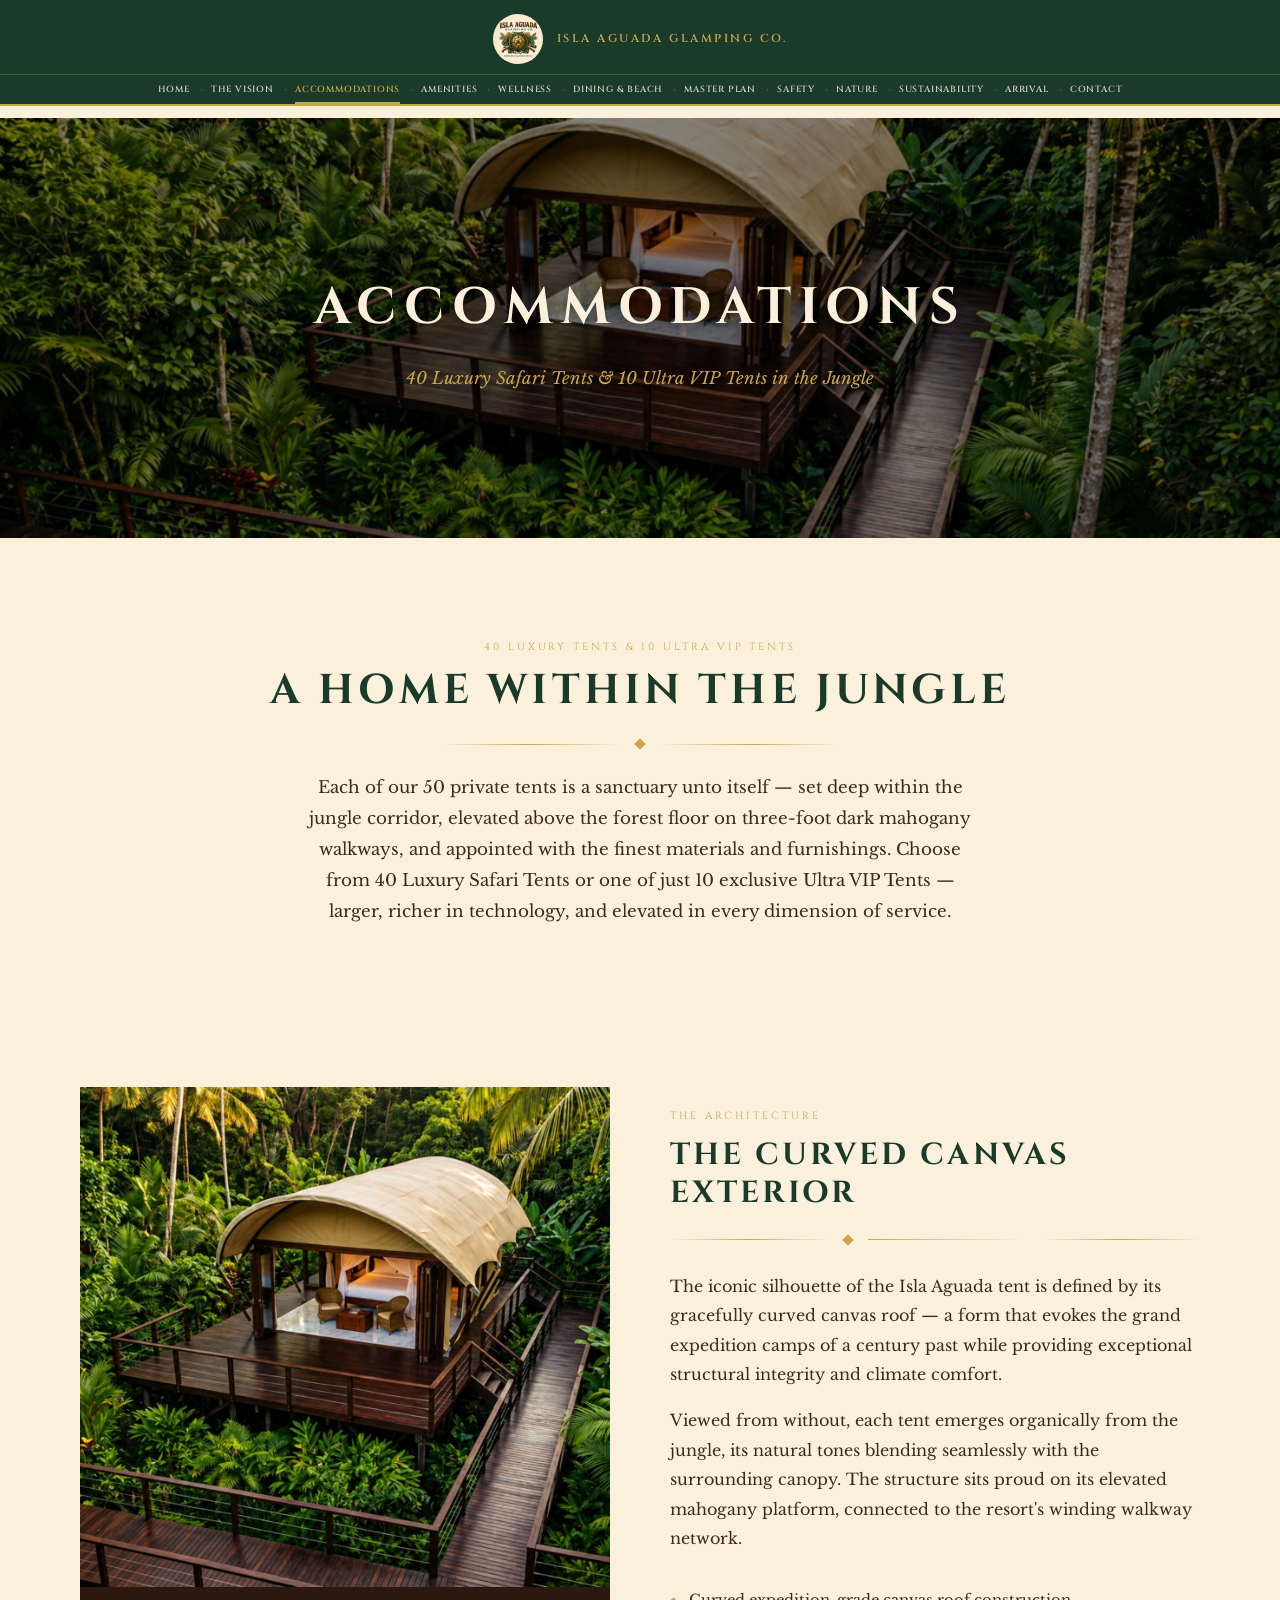
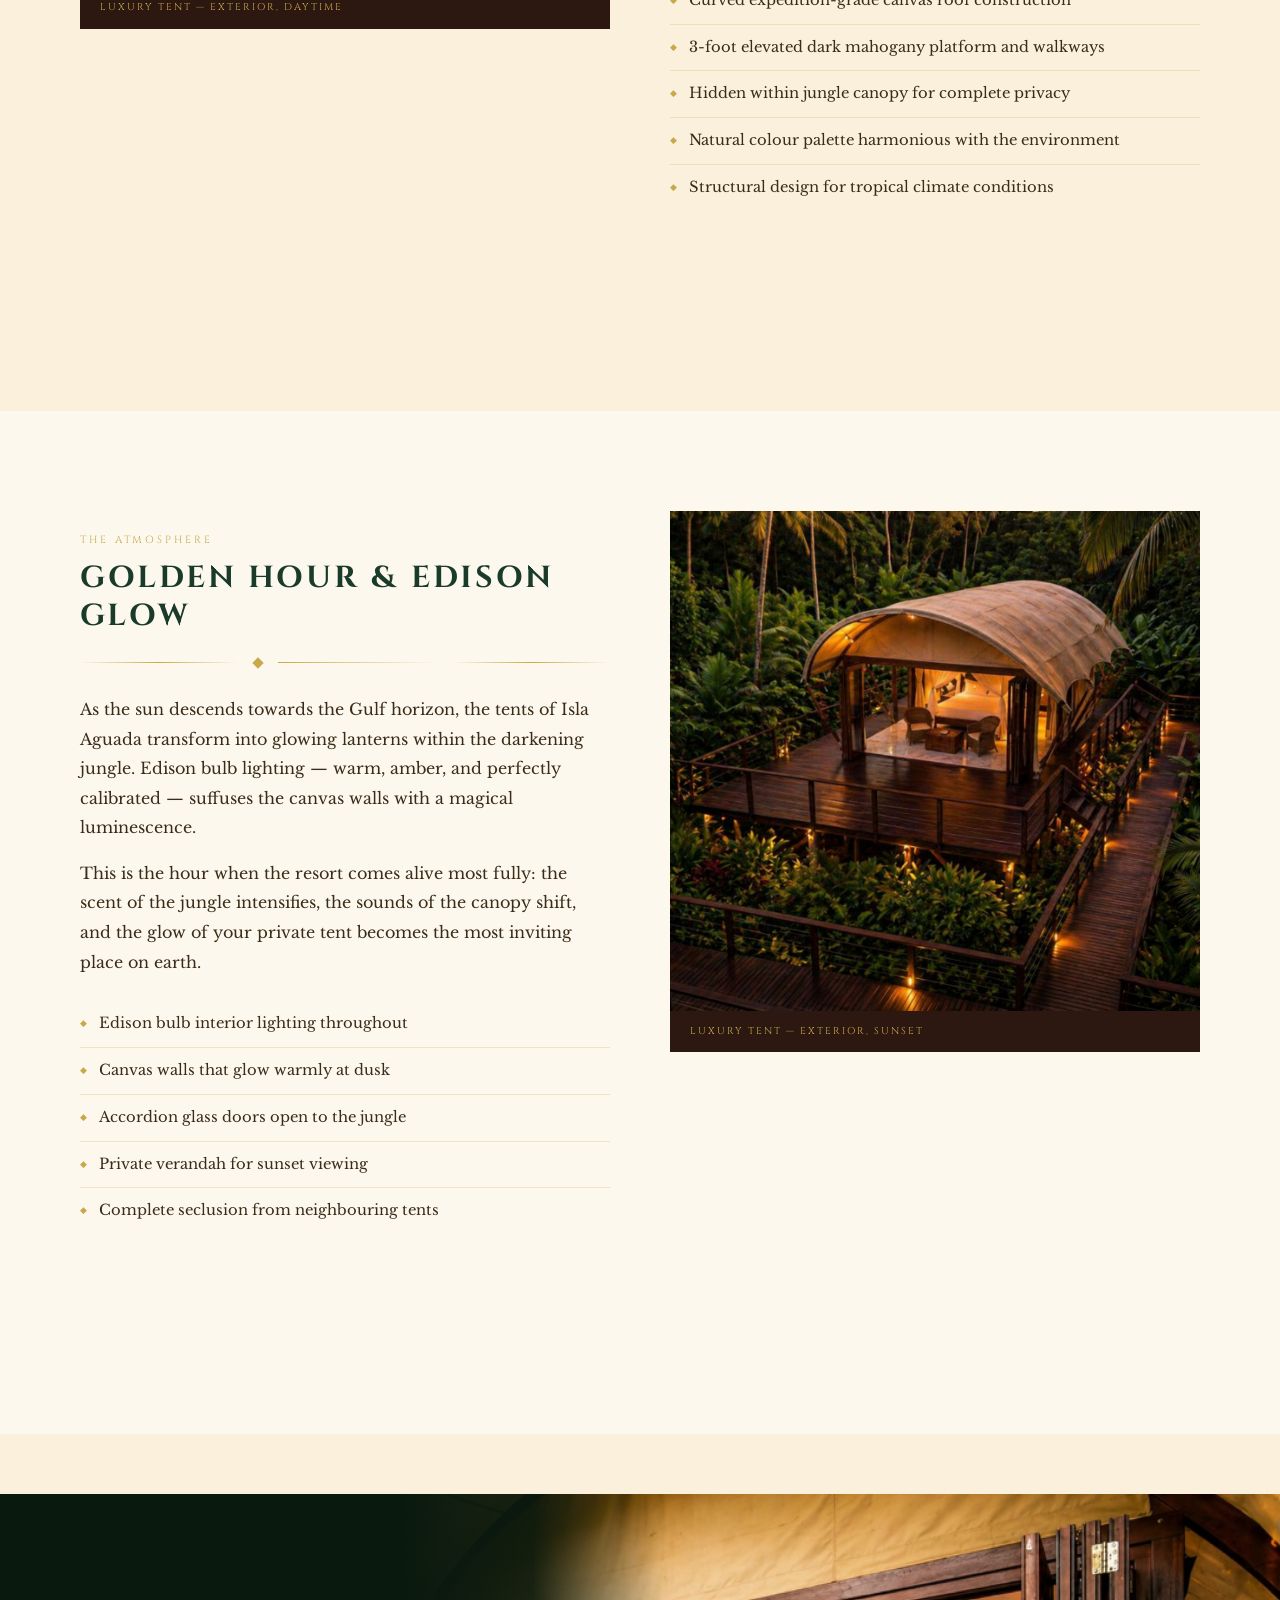
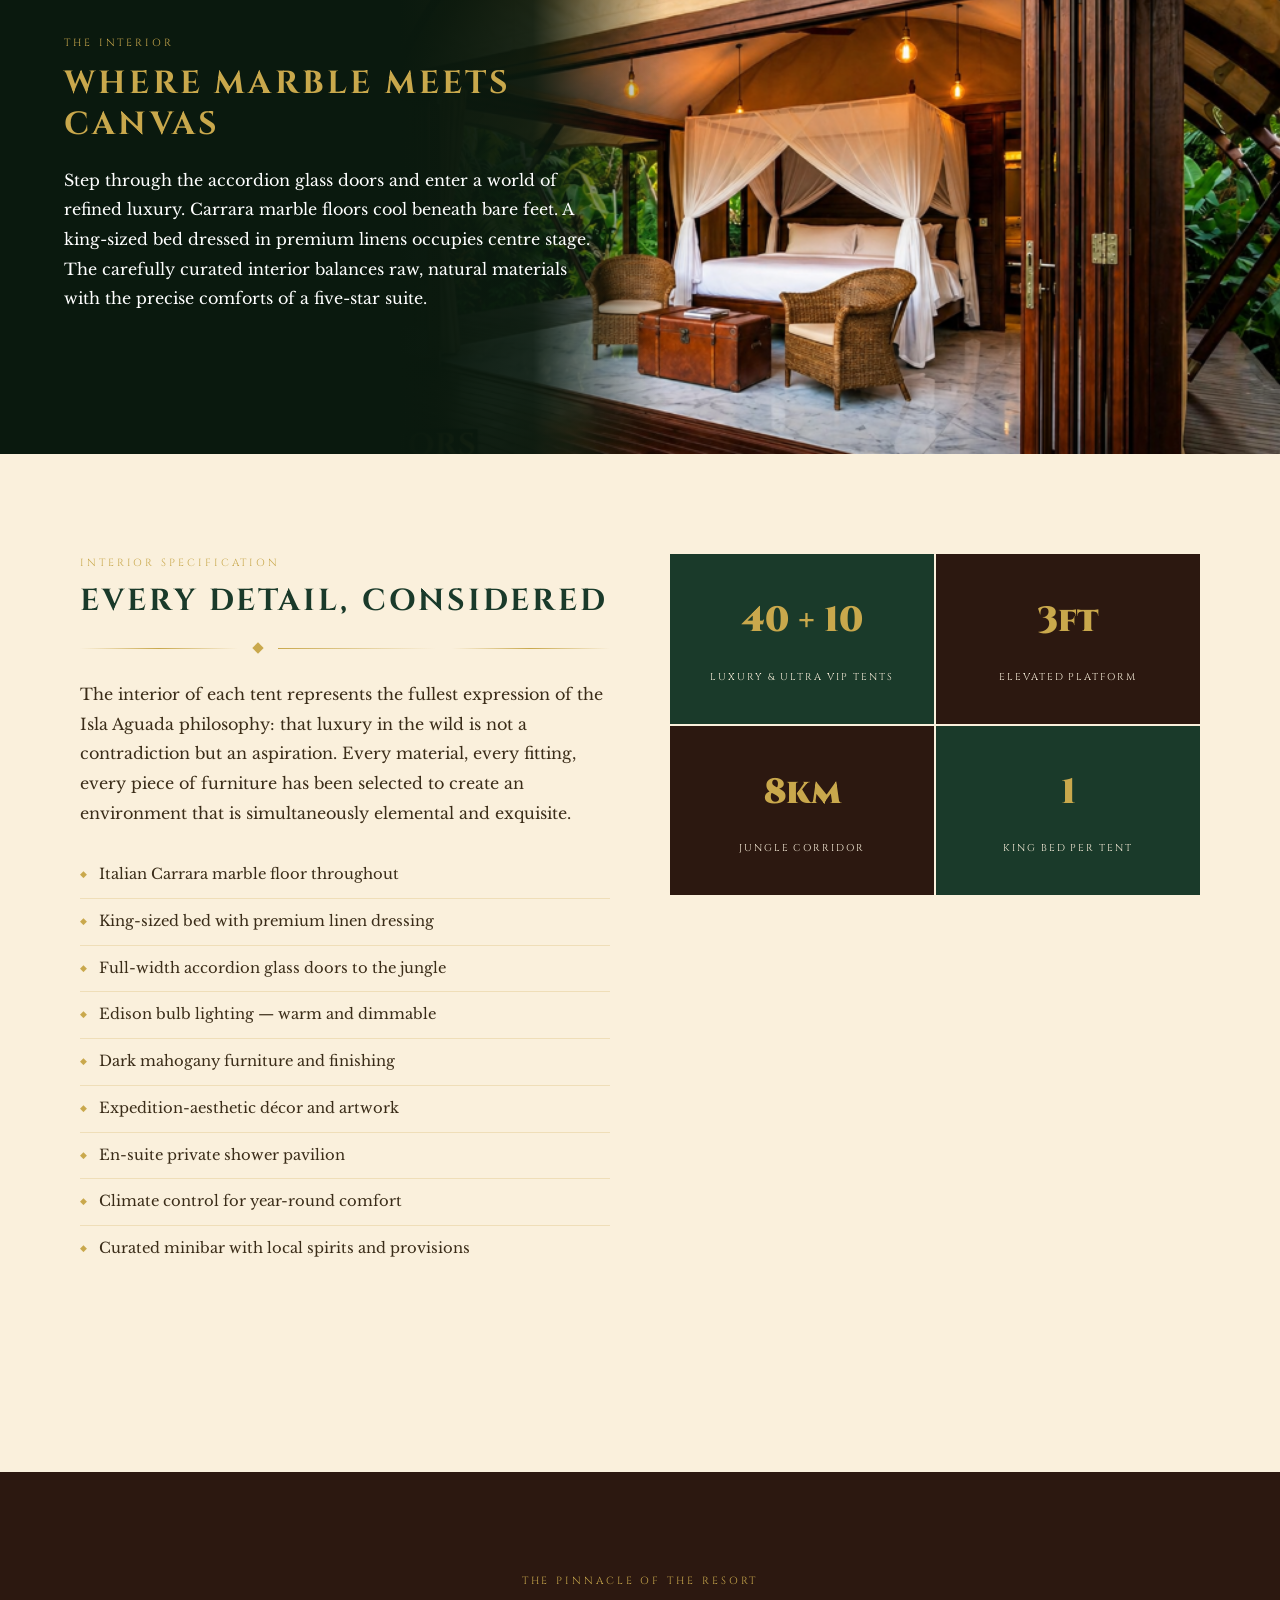
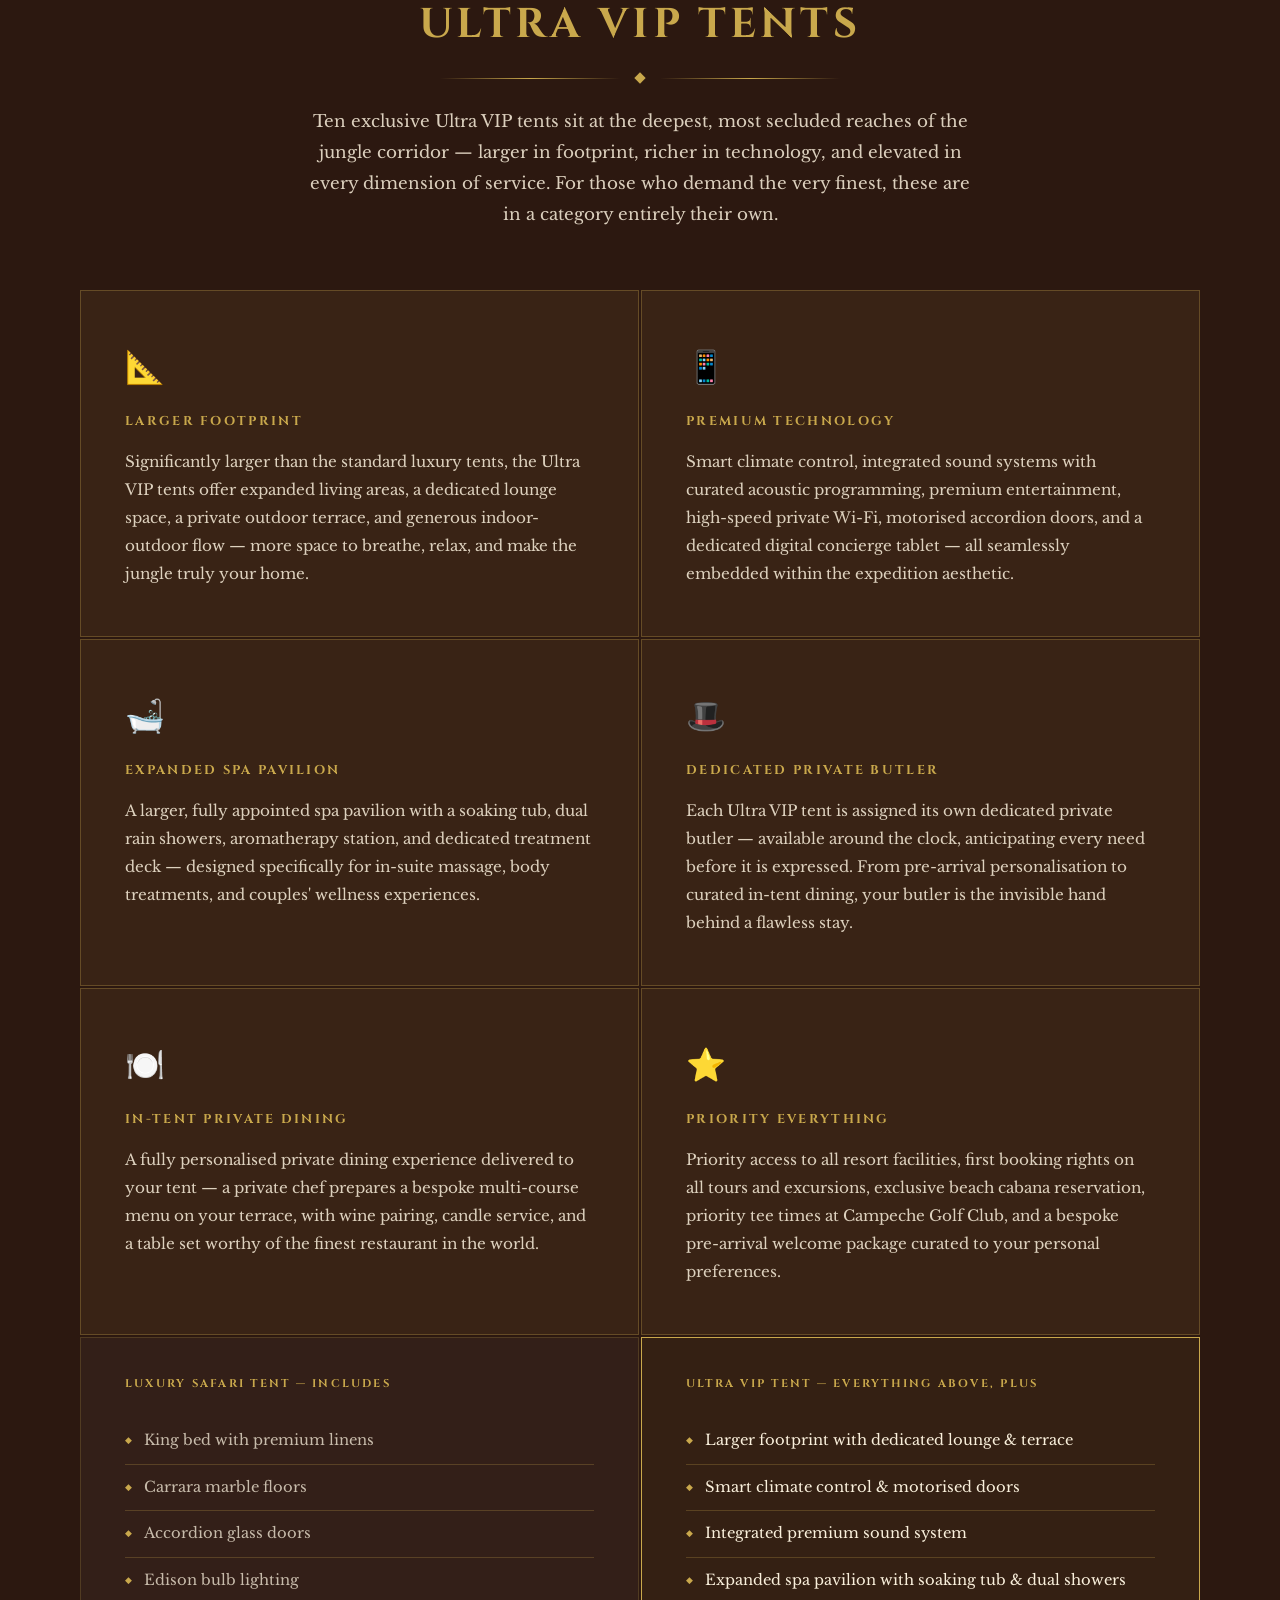
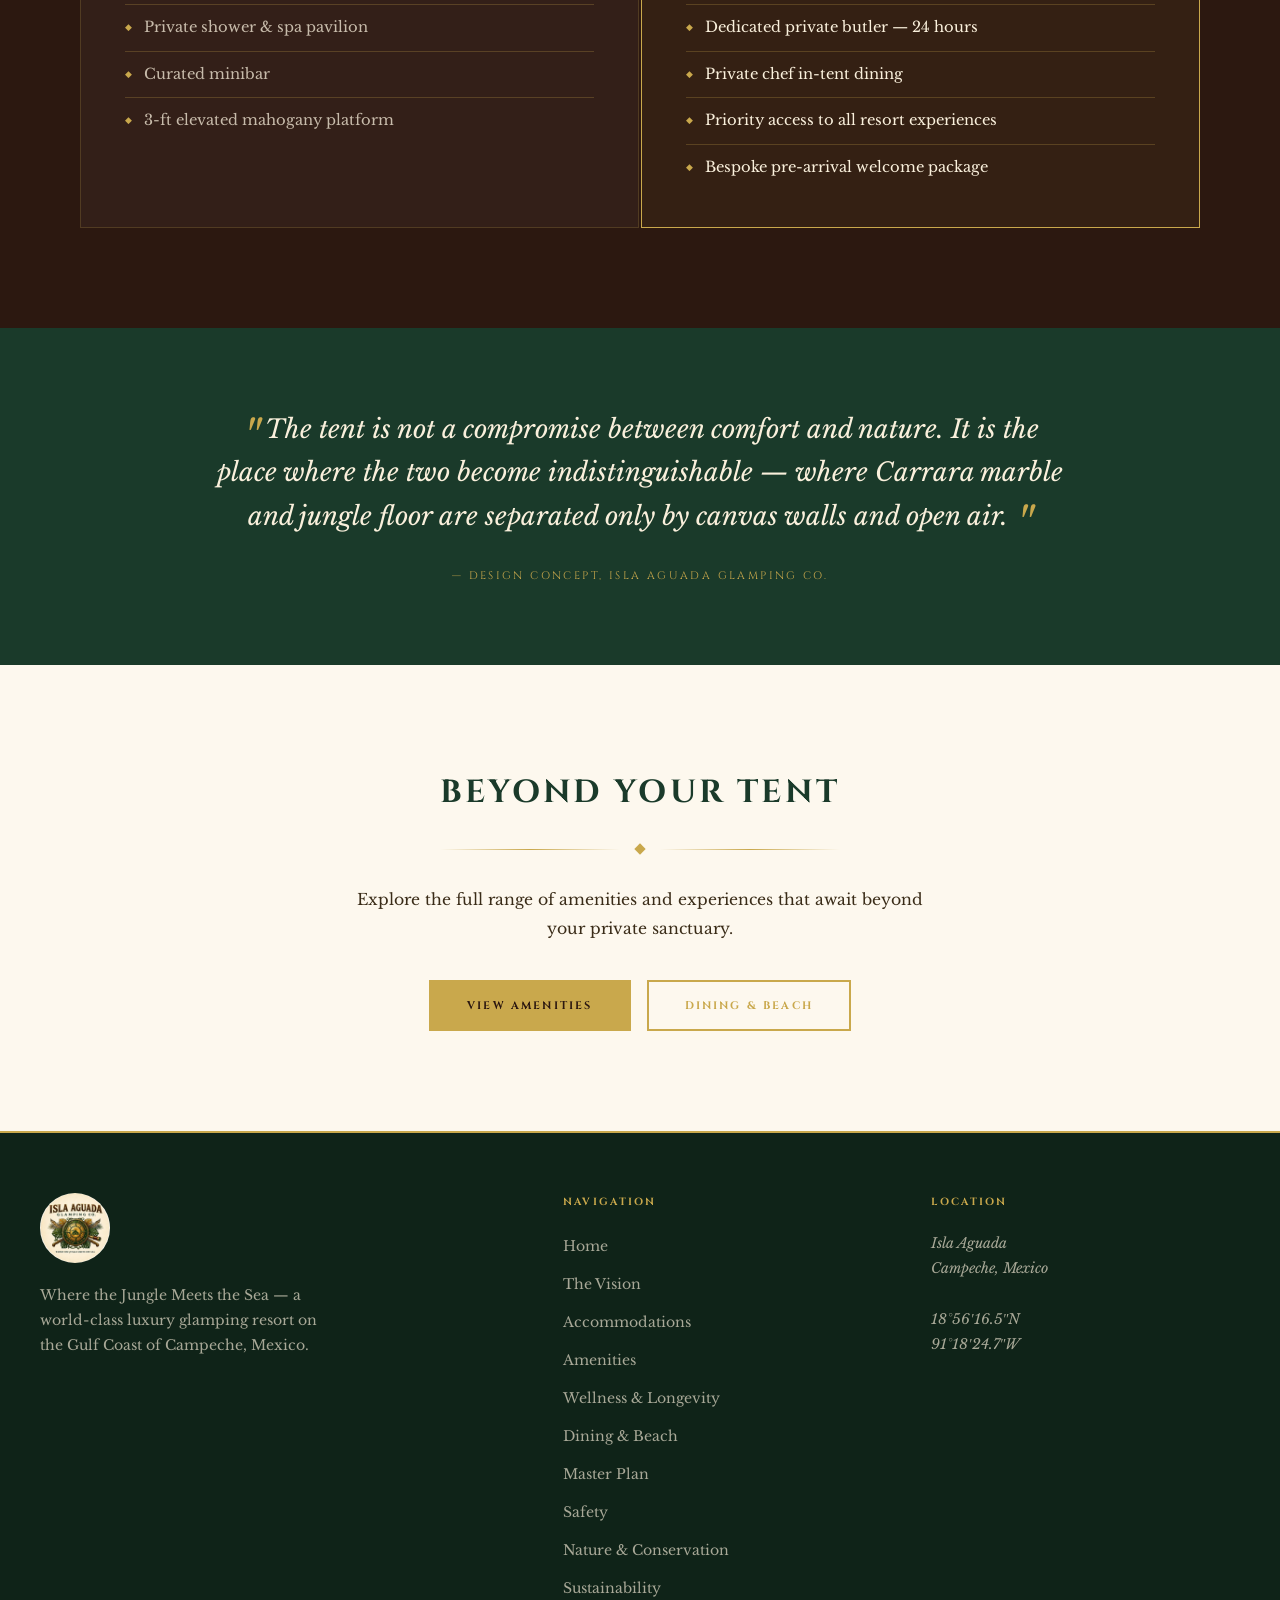
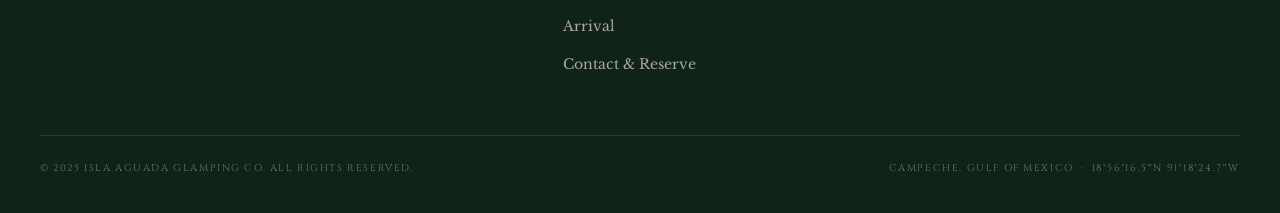
==== accommodations.html @ 909218aa "uploading from local" ====
<!DOCTYPE html>
<html lang="en">
<head>
  <meta charset="UTF-8" />
  <meta name="viewport" content="width=device-width, initial-scale=1.0" />
  <title>Accommodations — Isla Aguada Glamping Co.</title>
  <meta name="description" content="Private luxury safari tents at Isla Aguada Glamping Co. — curved canvas roofs, Carrara marble floors, accordion doors, dark mahogany walkways, king beds and Edison lighting." />
  <link rel="stylesheet" href="css/style.css" />
  <link rel="stylesheet" href="css/responsive-patch.css" />
</head>
<body>

  <!-- ===== NAVIGATION ===== -->
  <nav class="site-nav" role="navigation" aria-label="Main navigation">
    <div class="nav-row-1">
      <a href="index.html" class="nav-logo" aria-label="Isla Aguada Glamping Co. Home">
        <img src="images/logo.png" alt="Isla Aguada Glamping Co. Logo" />
        <span class="nav-logo-text">Isla Aguada Glamping Co.</span>
      </a>
      <button class="nav-toggle" id="navToggle" aria-expanded="false" aria-label="Toggle navigation">
        <span></span><span></span><span></span>
      </button>
    </div>
    <div class="nav-row-2">
      <ul class="nav-links" id="navLinks" role="list">
        <li><a href="index.html">Home</a></li>
        <li><a href="vision.html">The Vision</a></li>
        <li><a href="accommodations.html" class="active">Accommodations</a></li>
        <li><a href="amenities.html">Amenities</a></li>
        <li><a href="wellness.html">Wellness</a></li>
        <li><a href="dining.html">Dining &amp; Beach</a></li>
        <li><a href="masterplan.html">Master Plan</a></li>
        <li><a href="safety.html">Safety</a></li>
        <li><a href="nature.html">Nature</a></li>
        <li><a href="sustainability.html">Sustainability</a></li>
        <li><a href="arrival.html">Arrival</a></li>
        <li><a href="contact.html">Contact</a></li>
      </ul>
    </div>
  </nav>

  <!-- ===== MAIN ===== -->
  <main class="page-wrap">

    <!-- PAGE HERO -->
    <section class="page-hero" aria-label="Accommodations hero">
      <div class="page-hero-bg" style="background-image: url('images/tent-exterior-day.jpg');" role="img" aria-label="Luxury safari tent exterior at Isla Aguada"></div>
      <div class="page-hero-content">
        <h1>Accommodations</h1>
        <p>40 Luxury Safari Tents &amp; 10 Ultra VIP Tents in the Jungle</p>
      </div>
    </section>

    <!-- INTRO -->
    <section class="section" id="accommodations-intro">
      <div class="container">
        <header class="section-header">
          <span class="section-tag">40 Luxury Tents &amp; 10 Ultra VIP Tents</span>
          <h2>A Home Within the Jungle</h2>
          <div class="gold-divider"><div class="diamond"></div></div>
          <p>
            Each of our 50 private tents is a sanctuary unto itself — set deep within the 
            jungle corridor, elevated above the forest floor on three-foot dark mahogany walkways, 
            and appointed with the finest materials and furnishings. Choose from 40 Luxury Safari Tents 
            or one of just 10 exclusive Ultra VIP Tents — larger, richer in technology, and elevated 
            in every dimension of service.
          </p>
        </header>
      </div>
    </section>

    <!-- TENT EXTERIOR DAY -->
    <section class="section" id="tent-exterior-day" style="padding-top: 0;">
      <div class="container">
        <div class="tent-showcase">
          <div class="tent-image-wrap">
            <img src="images/tent-exterior-day.jpg" alt="Luxury safari tent exterior — daytime view showing curved canvas roof and mahogany walkway" loading="lazy" />
            <div class="tent-image-caption">Luxury Tent — Exterior, Daytime</div>
          </div>

          <div class="tent-info">
            <span class="section-tag">The Architecture</span>
            <h3>The Curved Canvas Exterior</h3>
            <div class="gold-divider" style="justify-content: flex-start; margin-bottom: 28px;">
              <div class="diamond"></div>
              <div style="flex:1; max-width:180px; height:1px; background: linear-gradient(to right, var(--aged-gold), transparent);"></div>
            </div>
            <p>
              The iconic silhouette of the Isla Aguada tent is defined by its gracefully curved canvas 
              roof — a form that evokes the grand expedition camps of a century past while providing 
              exceptional structural integrity and climate comfort.
            </p>
            <p>
              Viewed from without, each tent emerges organically from the jungle, its natural tones 
              blending seamlessly with the surrounding canopy. The structure sits proud on its elevated 
              mahogany platform, connected to the resort's winding walkway network.
            </p>

            <ul class="feature-list">
              <li>Curved expedition-grade canvas roof construction</li>
              <li>3-foot elevated dark mahogany platform and walkways</li>
              <li>Hidden within jungle canopy for complete privacy</li>
              <li>Natural colour palette harmonious with the environment</li>
              <li>Structural design for tropical climate conditions</li>
            </ul>
          </div>
        </div>
      </div>
    </section>

    <!-- TENT EXTERIOR SUNSET -->
    <section class="section section--cream" id="tent-exterior-sunset">
      <div class="container">
        <div class="tent-showcase reverse">
          <div class="tent-image-wrap">
            <img src="images/tent-exterior-sunset.jpg" alt="Luxury safari tent at golden sunset — warm Edison lighting glowing through canvas" loading="lazy" />
            <div class="tent-image-caption">Luxury Tent — Exterior, Sunset</div>
          </div>

          <div class="tent-info">
            <span class="section-tag">The Atmosphere</span>
            <h3>Golden Hour &amp; Edison Glow</h3>
            <div class="gold-divider" style="justify-content: flex-start; margin-bottom: 28px;">
              <div class="diamond"></div>
              <div style="flex:1; max-width:180px; height:1px; background: linear-gradient(to right, var(--aged-gold), transparent);"></div>
            </div>
            <p>
              As the sun descends towards the Gulf horizon, the tents of Isla Aguada transform into 
              glowing lanterns within the darkening jungle. Edison bulb lighting — warm, amber, and 
              perfectly calibrated — suffuses the canvas walls with a magical luminescence.
            </p>
            <p>
              This is the hour when the resort comes alive most fully: the scent of the jungle 
              intensifies, the sounds of the canopy shift, and the glow of your private tent 
              becomes the most inviting place on earth.
            </p>

            <ul class="feature-list" style="--font-body: 'Libre Baskerville', Georgia, serif;">
              <li>Edison bulb interior lighting throughout</li>
              <li>Canvas walls that glow warmly at dusk</li>
              <li>Accordion glass doors open to the jungle</li>
              <li>Private verandah for sunset viewing</li>
              <li>Complete seclusion from neighbouring tents</li>
            </ul>
          </div>
        </div>
      </div>
    </section>

    <!-- TENT INTERIOR — full width treatment -->
    <div class="tent-full">
      <img src="images/tent-interior.jpg" alt="Luxury safari tent interior — king bed, marble floors, accordion doors opening to jungle" loading="lazy" />
      <div class="tent-full-overlay">
        <span class="section-tag">The Interior</span>
        <h2>Where Marble Meets Canvas</h2>
        <p>
          Step through the accordion glass doors and enter a world of refined luxury. 
          Carrara marble floors cool beneath bare feet. A king-sized bed dressed in 
          premium linens occupies centre stage. The carefully curated interior balances 
          raw, natural materials with the precise comforts of a five-star suite.
        </p>
      </div>
    </div>

    <!-- INTERIOR FEATURES -->
    <section class="section" id="tent-interior-details">
      <div class="container">
        <div class="tent-showcase">
          <div class="tent-info" style="padding-top: 0;">
            <span class="section-tag">Interior Specification</span>
            <h3>Every Detail, Considered</h3>
            <div class="gold-divider" style="justify-content: flex-start; margin-bottom: 28px;">
              <div class="diamond"></div>
              <div style="flex:1; max-width:180px; height:1px; background: linear-gradient(to right, var(--aged-gold), transparent);"></div>
            </div>
            <p>
              The interior of each tent represents the fullest expression of the Isla Aguada philosophy: 
              that luxury in the wild is not a contradiction but an aspiration. Every material, 
              every fitting, every piece of furniture has been selected to create an environment 
              that is simultaneously elemental and exquisite.
            </p>

            <ul class="feature-list">
              <li>Italian Carrara marble floor throughout</li>
              <li>King-sized bed with premium linen dressing</li>
              <li>Full-width accordion glass doors to the jungle</li>
              <li>Edison bulb lighting — warm and dimmable</li>
              <li>Dark mahogany furniture and finishing</li>
              <li>Expedition-aesthetic décor and artwork</li>
              <li>En-suite private shower pavilion</li>
              <li>Climate control for year-round comfort</li>
              <li>Curated minibar with local spirits and provisions</li>
            </ul>
          </div>

          <div style="display: flex; flex-direction: column; gap: 2px;">
            <!-- Spec boxes -->
            <div style="display: grid; grid-template-columns: 1fr 1fr; gap: 2px;">
              <div style="background-color: var(--jungle-green); padding: 36px 28px; text-align: center;">
                <span style="font-family: var(--font-heading); font-size: 2.2rem; font-weight: 900; color: var(--aged-gold); display: block; margin-bottom: 8px;">40 + 10</span>
                <span style="font-family: var(--font-heading); font-size: 0.62rem; letter-spacing: 0.2em; text-transform: uppercase; color: var(--parchment);">Luxury &amp; Ultra VIP Tents</span>
              </div>
              <div style="background-color: var(--dark-mahogany); padding: 36px 28px; text-align: center;">
                <span style="font-family: var(--font-heading); font-size: 2.2rem; font-weight: 900; color: var(--aged-gold); display: block; margin-bottom: 8px;">3ft</span>
                <span style="font-family: var(--font-heading); font-size: 0.62rem; letter-spacing: 0.2em; text-transform: uppercase; color: var(--parchment);">Elevated Platform</span>
              </div>
              <div style="background-color: var(--dark-mahogany); padding: 36px 28px; text-align: center;">
                <span style="font-family: var(--font-heading); font-size: 2.2rem; font-weight: 900; color: var(--aged-gold); display: block; margin-bottom: 8px;">8km</span>
                <span style="font-family: var(--font-heading); font-size: 0.62rem; letter-spacing: 0.2em; text-transform: uppercase; color: var(--parchment);">Jungle Corridor</span>
              </div>
              <div style="background-color: var(--jungle-green); padding: 36px 28px; text-align: center;">
                <span style="font-family: var(--font-heading); font-size: 2.2rem; font-weight: 900; color: var(--aged-gold); display: block; margin-bottom: 8px;">1</span>
                <span style="font-family: var(--font-heading); font-size: 0.62rem; letter-spacing: 0.2em; text-transform: uppercase; color: var(--parchment);">King Bed per Tent</span>
              </div>
            </div>
          </div>
        </div>
      </div>
    </section>

    <!-- ULTRA VIP TENTS SECTION -->
    <section class="section section--mahogany" id="ultra-vip">
      <div class="container">
        <header class="section-header">
          <span class="section-tag">The Pinnacle of the Resort</span>
          <h2>Ultra VIP Tents</h2>
          <div class="gold-divider"><div class="diamond"></div></div>
          <p>
            Ten exclusive Ultra VIP tents sit at the deepest, most secluded reaches of the jungle corridor — 
            larger in footprint, richer in technology, and elevated in every dimension of service. 
            For those who demand the very finest, these are in a category entirely their own.
          </p>
        </header>

        <div style="display: grid; grid-template-columns: 1fr 1fr; gap: 2px; margin-bottom: 2px;">

          <div style="padding: 48px 44px; background-color: rgba(201,168,76,0.08); border: 1px solid rgba(201,168,76,0.3);">
            <span style="font-size: 2rem; display: block; margin-bottom: 16px;">📐</span>
            <h3 style="font-family: var(--font-heading); font-size: 0.8rem; letter-spacing: 0.18em; text-transform: uppercase; color: var(--aged-gold); margin-bottom: 14px;">Larger Footprint</h3>
            <p style="font-size: 0.95rem; color: rgba(250,240,220,0.85); line-height: 1.85;">
              Significantly larger than the standard luxury tents, the Ultra VIP tents offer expanded living areas, 
              a dedicated lounge space, a private outdoor terrace, and generous indoor-outdoor flow — 
              more space to breathe, relax, and make the jungle truly your home.
            </p>
          </div>

          <div style="padding: 48px 44px; background-color: rgba(201,168,76,0.08); border: 1px solid rgba(201,168,76,0.3);">
            <span style="font-size: 2rem; display: block; margin-bottom: 16px;">📱</span>
            <h3 style="font-family: var(--font-heading); font-size: 0.8rem; letter-spacing: 0.18em; text-transform: uppercase; color: var(--aged-gold); margin-bottom: 14px;">Premium Technology</h3>
            <p style="font-size: 0.95rem; color: rgba(250,240,220,0.85); line-height: 1.85;">
              Smart climate control, integrated sound systems with curated acoustic programming, 
              premium entertainment, high-speed private Wi-Fi, motorised accordion doors, 
              and a dedicated digital concierge tablet — all seamlessly embedded within the expedition aesthetic.
            </p>
          </div>

          <div style="padding: 48px 44px; background-color: rgba(201,168,76,0.08); border: 1px solid rgba(201,168,76,0.3);">
            <span style="font-size: 2rem; display: block; margin-bottom: 16px;">🛁</span>
            <h3 style="font-family: var(--font-heading); font-size: 0.8rem; letter-spacing: 0.18em; text-transform: uppercase; color: var(--aged-gold); margin-bottom: 14px;">Expanded Spa Pavilion</h3>
            <p style="font-size: 0.95rem; color: rgba(250,240,220,0.85); line-height: 1.85;">
              A larger, fully appointed spa pavilion with a soaking tub, dual rain showers, 
              aromatherapy station, and dedicated treatment deck — designed specifically for 
              in-suite massage, body treatments, and couples' wellness experiences.
            </p>
          </div>

          <div style="padding: 48px 44px; background-color: rgba(201,168,76,0.08); border: 1px solid rgba(201,168,76,0.3);">
            <span style="font-size: 2rem; display: block; margin-bottom: 16px;">🎩</span>
            <h3 style="font-family: var(--font-heading); font-size: 0.8rem; letter-spacing: 0.18em; text-transform: uppercase; color: var(--aged-gold); margin-bottom: 14px;">Dedicated Private Butler</h3>
            <p style="font-size: 0.95rem; color: rgba(250,240,220,0.85); line-height: 1.85;">
              Each Ultra VIP tent is assigned its own dedicated private butler — available around the clock, 
              anticipating every need before it is expressed. From pre-arrival personalisation 
              to curated in-tent dining, your butler is the invisible hand behind a flawless stay.
            </p>
          </div>

          <div style="padding: 48px 44px; background-color: rgba(201,168,76,0.08); border: 1px solid rgba(201,168,76,0.3);">
            <span style="font-size: 2rem; display: block; margin-bottom: 16px;">🍽️</span>
            <h3 style="font-family: var(--font-heading); font-size: 0.8rem; letter-spacing: 0.18em; text-transform: uppercase; color: var(--aged-gold); margin-bottom: 14px;">In-Tent Private Dining</h3>
            <p style="font-size: 0.95rem; color: rgba(250,240,220,0.85); line-height: 1.85;">
              A fully personalised private dining experience delivered to your tent — 
              a private chef prepares a bespoke multi-course menu on your terrace, 
              with wine pairing, candle service, and a table set worthy of the finest restaurant in the world.
            </p>
          </div>

          <div style="padding: 48px 44px; background-color: rgba(201,168,76,0.08); border: 1px solid rgba(201,168,76,0.3);">
            <span style="font-size: 2rem; display: block; margin-bottom: 16px;">⭐</span>
            <h3 style="font-family: var(--font-heading); font-size: 0.8rem; letter-spacing: 0.18em; text-transform: uppercase; color: var(--aged-gold); margin-bottom: 14px;">Priority Everything</h3>
            <p style="font-size: 0.95rem; color: rgba(250,240,220,0.85); line-height: 1.85;">
              Priority access to all resort facilities, first booking rights on all tours and excursions, 
              exclusive beach cabana reservation, priority tee times at Campeche Golf Club, 
              and a bespoke pre-arrival welcome package curated to your personal preferences.
            </p>
          </div>

        </div>

        <!-- Comparison strip -->
        <div style="margin-top: 2px; display: grid; grid-template-columns: 1fr 1fr; gap: 2px;">
          <div style="padding: 36px 44px; border: 1px solid rgba(201,168,76,0.2); background-color: rgba(255,255,255,0.03);">
            <h4 style="font-family: var(--font-heading); font-size: 0.7rem; letter-spacing: 0.2em; text-transform: uppercase; color: var(--aged-gold); margin-bottom: 20px;">Luxury Safari Tent — Includes</h4>
            <ul class="feature-list" style="color: rgba(250,240,220,0.75);">
              <li>King bed with premium linens</li>
              <li>Carrara marble floors</li>
              <li>Accordion glass doors</li>
              <li>Edison bulb lighting</li>
              <li>Private shower &amp; spa pavilion</li>
              <li>Curated minibar</li>
              <li>3-ft elevated mahogany platform</li>
            </ul>
          </div>
          <div style="padding: 36px 44px; border: 1px solid var(--aged-gold); background-color: rgba(201,168,76,0.05);">
            <h4 style="font-family: var(--font-heading); font-size: 0.7rem; letter-spacing: 0.2em; text-transform: uppercase; color: var(--aged-gold); margin-bottom: 20px;">Ultra VIP Tent — Everything Above, Plus</h4>
            <ul class="feature-list" style="color: var(--parchment);">
              <li>Larger footprint with dedicated lounge &amp; terrace</li>
              <li>Smart climate control &amp; motorised doors</li>
              <li>Integrated premium sound system</li>
              <li>Expanded spa pavilion with soaking tub &amp; dual showers</li>
              <li>Dedicated private butler — 24 hours</li>
              <li>Private chef in-tent dining</li>
              <li>Priority access to all resort experiences</li>
              <li>Bespoke pre-arrival welcome package</li>
            </ul>
          </div>
        </div>

      </div>
    </section>

    <!-- PULL QUOTE -->
    <section class="pull-quote">
      <blockquote>
        The tent is not a compromise between comfort and nature. It is the place where the two become indistinguishable — 
        where Carrara marble and jungle floor are separated only by canvas walls and open air.
      </blockquote>
      <cite>— Design Concept, Isla Aguada Glamping Co.</cite>
    </section>

    <!-- CTA -->
    <section class="section section--cream" style="text-align: center;">
      <div class="container">
        <h2 style="font-family: var(--font-heading); font-size: clamp(1.4rem, 2.8vw, 2rem); color: var(--jungle-green); letter-spacing: 0.1em; text-transform: uppercase; margin-bottom: 16px;">
          Beyond Your Tent
        </h2>
        <div class="gold-divider" style="margin-bottom: 32px;"><div class="diamond"></div></div>
        <p style="max-width: 580px; margin: 0 auto 36px; color: var(--text-mid); font-size: 0.98rem; line-height: 1.85;">
          Explore the full range of amenities and experiences that await beyond your private sanctuary.
        </p>
        <div style="display: flex; gap: 16px; justify-content: center; flex-wrap: wrap;">
          <a href="amenities.html" class="btn-gold">View Amenities</a>
          <a href="dining.html" class="btn-outline">Dining &amp; Beach</a>
        </div>
      </div>
    </section>

  </main>

  <!-- ===== FOOTER ===== -->
  <footer class="site-footer" role="contentinfo">
    <div class="footer-inner">
      <div class="footer-brand">
        <img src="images/logo.png" alt="Isla Aguada Glamping Co." />
        <p>Where the Jungle Meets the Sea — a world-class luxury glamping resort on the Gulf Coast of Campeche, Mexico.</p>
      </div>
      <div class="footer-col">
        <h4>Navigation</h4>
        <ul>
          <li><a href="index.html">Home</a></li>
          <li><a href="vision.html">The Vision</a></li>
          <li><a href="accommodations.html">Accommodations</a></li>
          <li><a href="amenities.html">Amenities</a></li>
          <li><a href="wellness.html">Wellness &amp; Longevity</a></li>
          <li><a href="dining.html">Dining &amp; Beach</a></li>
          <li><a href="masterplan.html">Master Plan</a></li>
          <li><a href="safety.html">Safety</a></li>
          <li><a href="nature.html">Nature &amp; Conservation</a></li>
          <li><a href="sustainability.html">Sustainability</a></li>
          <li><a href="arrival.html">Arrival</a></li>
          <li><a href="contact.html">Contact &amp; Reserve</a></li>
        </ul>
      </div>
      <div class="footer-col">
        <h4>Location</h4>
        <address>
          Isla Aguada<br />
          Campeche, Mexico<br /><br />
          18°56′16.5″N<br />
          91°18′24.7″W
        </address>
      </div>
    </div>
    <div class="footer-bottom">
      <p>&copy; 2025 Isla Aguada Glamping Co. All rights reserved.</p>
      <p>Campeche, Gulf of Mexico &nbsp;·&nbsp; 18°56′16.5″N 91°18′24.7″W</p>
    </div>
  </footer>

  <script>
    const toggle = document.getElementById('navToggle');
    const navLinks = document.getElementById('navLinks');
    toggle.addEventListener('click', () => {
      const isOpen = navLinks.classList.toggle('open');
      toggle.setAttribute('aria-expanded', isOpen);
    });
    navLinks.querySelectorAll('a').forEach(link => {
      link.addEventListener('click', () => {
        navLinks.classList.remove('open');
        toggle.setAttribute('aria-expanded', 'false');
      });
    });
  </script>

</body>
</html>
---- css/style.css ----
/* =====================================================
   ISLA AGUADA GLAMPING CO. — Main Stylesheet
   Safari/Jungle Expedition 1930s Aesthetic
   ===================================================== */

/* --- Google Fonts Import --- */
@import url('https://fonts.googleapis.com/css2?family=Cinzel:wght@400;600;700;900&family=Libre+Baskerville:ital,wght@0,400;0,700;1,400&display=swap');

/* --- CSS Custom Properties --- */
:root {
  --jungle-green:   #1a3a2a;
  --aged-gold:      #c9a84c;
  --parchment:      #faf0dc;
  --dark-mahogany:  #2c1810;
  --light-parchment:#fdf8ee;
  --gold-light:     #e8c878;
  --green-mid:      #264d38;
  --green-dark:     #0f2318;
  --text-dark:      #1a1208;
  --text-mid:       #3a2c18;

  --font-heading: 'Cinzel', serif;
  --font-body:    'Libre Baskerville', Georgia, serif;

  --nav-height: 118px;
  --section-pad: 100px 0;
  --max-width: 1200px;
}

/* --- Reset & Base --- */
*, *::before, *::after {
  box-sizing: border-box;
  margin: 0;
  padding: 0;
}

html {
  scroll-behavior: smooth;
  font-size: 16px;
  overflow-x: hidden;
}

body {
  font-family: var(--font-body);
  background-color: var(--parchment);
  color: var(--text-dark);
  line-height: 1.75;
  overflow-x: hidden;
}

img {
  max-width: 100%;
  height: auto;
  display: block;
}

a {
  color: inherit;
  text-decoration: none;
}

/* =====================================================
   NAVIGATION  —  Two-Row Elegant Design
   ===================================================== */

.site-nav {
  position: fixed;
  top: 0;
  left: 0;
  width: 100%;
  z-index: 1000;
  background-color: var(--jungle-green);
  overflow: visible;
}

/* ── Row 1: Logo centered (desktop) — toggle hidden here ── */
.nav-row-1 {
  display: flex;
  align-items: center;
  justify-content: center;
  padding: 14px 40px 10px;
  border-bottom: 1px solid rgba(201, 168, 76, 0.25);
}

/* Hide toggle on desktop (it lives in row-1 but is invisible above 900px) */
.nav-row-1 .nav-toggle {
  display: none;
}

.nav-logo {
  display: flex;
  align-items: center;
  gap: 14px;
  text-decoration: none;
}

.nav-logo img {
  height: 50px;
  width: auto;
  border-radius: 50%;
  flex-shrink: 0;
}

.nav-logo-text {
  font-family: var(--font-heading);
  font-size: 0.72rem;
  font-weight: 600;
  color: var(--aged-gold);
  letter-spacing: 0.22em;
  text-transform: uppercase;
  line-height: 1.35;
}

/* ── Row 2: Links centered ── */
.nav-row-2 {
  display: flex;
  align-items: center;
  justify-content: center;
  padding: 0 24px;
  border-bottom: 2px solid var(--aged-gold);
  position: relative;
  overflow-x: auto;
  overflow-y: hidden;
  scrollbar-width: none;
}

.nav-row-2::-webkit-scrollbar {
  display: none;
}

.nav-links {
  list-style: none;
  display: flex;
  align-items: center;
  justify-content: center;
  gap: 0;
  flex-wrap: nowrap;
  width: max-content;
  margin: 0 auto;
  white-space: nowrap;
}

.nav-links li {
  display: flex;
  align-items: center;
  flex: 0 0 auto;
}

.nav-links li a {
  font-family: var(--font-heading);
  font-size: 0.56rem;
  font-weight: 600;
  letter-spacing: 0.09em;
  text-transform: uppercase;
  color: rgba(250, 240, 220, 0.82);
  padding: 10px 6px;
  display: flex;
  align-items: center;
  position: relative;
  transition: color 0.25s;
  line-height: 1;
  white-space: nowrap;
}

/* Elegant underline on hover / active */
.nav-links li a::after {
  content: '';
  position: absolute;
  bottom: 0;
  left: 6px;
  right: 6px;
  height: 2px;
  background-color: var(--aged-gold);
  transform: scaleX(0);
  transition: transform 0.25s ease;
}

.nav-links li a:hover,
.nav-links li a.active {
  color: var(--aged-gold);
}

.nav-links li a:hover::after,
.nav-links li a.active::after {
  transform: scaleX(1);
}

/* Subtle dot separator between links */
.nav-links li + li::before {
  content: '·';
  display: flex;
  align-items: center;
  color: rgba(201, 168, 76, 0.4);
  font-size: 0.7rem;
  line-height: 1;
  pointer-events: none;
  margin: 0 2px 0 4px;
}

/* ── Hamburger (mobile only) ── */
.nav-toggle {
  display: none;
  flex-direction: column;
  gap: 5px;
  cursor: pointer;
  padding: 8px;
  background: none;
  border: none;
  position: absolute;
  right: 20px;
  top: 50%;
  transform: translateY(-50%);
}

.nav-toggle span {
  display: block;
  width: 26px;
  height: 2px;
  background-color: var(--aged-gold);
  transition: transform 0.3s, opacity 0.3s;
}

/* ── Mobile ── */
@media (max-width: 900px) {
  :root { --nav-height: 70px; }

  /* Nav becomes a single-row flex bar: logo left, toggle right */
  .site-nav {
    border-bottom: 2px solid var(--aged-gold);
    overflow: visible;           /* allow dropdown to show */
  }

  /* Row 1 = single horizontal bar: logo left, toggle right */
  .nav-row-1 {
    display: flex;
    align-items: center;
    justify-content: space-between;
    padding: 0 16px;
    height: 70px;
    border-bottom: none;
    position: relative;
  }

  .nav-logo img { height: 38px; }
  .nav-logo-text { font-size: 0.60rem; letter-spacing: 0.14em; }

  /* Show the toggle that now lives in row-1 */
  .nav-row-1 .nav-toggle {
    display: flex !important;
    position: static;
    transform: none;
    top: auto;
    right: auto;
    padding: 10px;
    flex-shrink: 0;
    z-index: 1100;
    margin-left: auto;
    width: 44px;
    height: 44px;
    align-items: center;
    justify-content: center;
  }

  .nav-row-1 .nav-toggle span {
    transform-origin: center;
    transition: transform 0.3s ease, opacity 0.2s ease;
  }

  .nav-row-1 .nav-toggle[aria-expanded="true"] span:nth-child(1) {
    transform: translateY(7px) rotate(45deg);
  }

  .nav-row-1 .nav-toggle[aria-expanded="true"] span:nth-child(2) {
    opacity: 0;
    transform: scaleX(0);
  }

  .nav-row-1 .nav-toggle[aria-expanded="true"] span:nth-child(3) {
    transform: translateY(-7px) rotate(-45deg);
  }

  /* Row 2 becomes purely the dropdown container — zero height when closed */
  .nav-row-2 {
    padding: 0;
    border-bottom: none;
    justify-content: flex-start;
    position: static;
  }

  /* Dropdown menu — positioned relative to .site-nav */
  .nav-links {
    display: none;
    flex-direction: column;
    align-items: flex-start;
    gap: 0;
    width: 100%;
    background-color: var(--jungle-green);
    border-top: 1px solid rgba(201, 168, 76, 0.3);
    border-bottom: 2px solid var(--aged-gold);
    padding: 8px 0;
    z-index: 999;
    box-shadow: 0 8px 32px rgba(0,0,0,0.4);
  }

  .nav-links.open {
    display: flex;
  }

  .nav-links li + li::before {
    display: none;
  }

  .nav-links li {
    width: 100%;
  }

  .nav-links li a {
    padding: 13px 24px;
    font-size: 0.72rem;
    border-bottom: 1px solid rgba(201, 168, 76, 0.12);
  }

  .nav-links li a::after {
    display: none;
  }
}

/* =====================================================
   GOLD DIVIDER / ORNAMENT
   ===================================================== */
.gold-divider {
  display: flex;
  align-items: center;
  gap: 16px;
  justify-content: center;
  margin: 24px 0;
}

.gold-divider::before,
.gold-divider::after {
  content: '';
  flex: 1;
  max-width: 180px;
  height: 1px;
  background: linear-gradient(to right, transparent, var(--aged-gold), transparent);
}

.gold-divider .diamond {
  width: 8px;
  height: 8px;
  background-color: var(--aged-gold);
  transform: rotate(45deg);
  flex-shrink: 0;
}

.section-tag {
  font-family: var(--font-heading);
  font-size: 0.65rem;
  letter-spacing: 0.28em;
  text-transform: uppercase;
  color: var(--aged-gold);
  display: block;
  margin-bottom: 10px;
}

/* =====================================================
   PAGE WRAPPER
   ===================================================== */
.page-wrap {
  padding-top: var(--nav-height);
  min-height: 100vh;
}

/* =====================================================
   HERO SECTION (Home)
   ===================================================== */
.hero {
  position: relative;
  height: 100vh;
  min-height: 700px;
  display: flex;
  align-items: center;
  justify-content: center;
  overflow: hidden;
}

.hero-bg {
  position: absolute;
  inset: 0;
  background-image: url('../images/hero-jungle.jpg');
  background-size: cover;
  background-position: center;
  background-repeat: no-repeat;
  transform: scale(1.04);
  transition: transform 8s ease;
}

.hero:hover .hero-bg {
  transform: scale(1.0);
}

/* Dark overlay for text legibility */
.hero-overlay {
  position: absolute;
  inset: 0;
  background: linear-gradient(
    to bottom,
    rgba(15, 35, 24, 0.55) 0%,
    rgba(15, 35, 24, 0.35) 40%,
    rgba(15, 35, 24, 0.65) 100%
  );
}

.hero-content {
  position: relative;
  z-index: 2;
  text-align: center;
  padding: 40px 20px;
  max-width: 800px;
}

.hero-logo {
  width: 220px;
  max-width: 60vw;
  margin: 0 auto 36px;
  filter: drop-shadow(0 4px 24px rgba(0,0,0,0.5));
}

.hero-tagline {
  font-family: var(--font-heading);
  font-size: clamp(1.6rem, 4vw, 3rem);
  font-weight: 400;
  color: var(--parchment);
  letter-spacing: 0.12em;
  text-transform: uppercase;
  text-shadow: 0 2px 20px rgba(0,0,0,0.6);
  margin-bottom: 20px;
}

.hero-coords {
  font-family: var(--font-body);
  font-style: italic;
  font-size: 1rem;
  color: var(--aged-gold);
  letter-spacing: 0.08em;
  text-shadow: 0 1px 8px rgba(0,0,0,0.6);
  margin-bottom: 40px;
}

.hero-cta {
  display: inline-block;
  font-family: var(--font-heading);
  font-size: 0.72rem;
  font-weight: 700;
  letter-spacing: 0.22em;
  text-transform: uppercase;
  color: var(--dark-mahogany);
  background-color: var(--aged-gold);
  padding: 16px 40px;
  border: 2px solid var(--aged-gold);
  transition: background 0.3s, color 0.3s;
}

.hero-cta:hover {
  background-color: transparent;
  color: var(--aged-gold);
}

/* Scroll hint */
.hero-scroll {
  position: absolute;
  bottom: 32px;
  left: 50%;
  transform: translateX(-50%);
  z-index: 2;
  display: flex;
  flex-direction: column;
  align-items: center;
  gap: 6px;
}

.hero-scroll span {
  font-family: var(--font-heading);
  font-size: 0.58rem;
  letter-spacing: 0.24em;
  text-transform: uppercase;
  color: var(--aged-gold);
}

.scroll-arrow {
  width: 20px;
  height: 20px;
  border-right: 2px solid var(--aged-gold);
  border-bottom: 2px solid var(--aged-gold);
  transform: rotate(45deg);
  animation: scrollBounce 1.8s ease-in-out infinite;
}

@keyframes scrollBounce {
  0%, 100% { transform: rotate(45deg) translateY(0); opacity: 1; }
  50% { transform: rotate(45deg) translateY(5px); opacity: 0.5; }
}

/* =====================================================
   PAGE HERO (inner pages)
   ===================================================== */
.page-hero {
  position: relative;
  height: 420px;
  display: flex;
  align-items: center;
  justify-content: center;
  overflow: hidden;
}

.page-hero-bg {
  position: absolute;
  inset: 0;
  background-size: cover;
  background-position: center;
  filter: brightness(0.55);
}

.page-hero-content {
  position: relative;
  z-index: 2;
  text-align: center;
  padding: 20px;
}

.page-hero-content h1 {
  font-family: var(--font-heading);
  font-size: clamp(1.8rem, 4vw, 3.2rem);
  font-weight: 700;
  color: var(--parchment);
  letter-spacing: 0.15em;
  text-transform: uppercase;
  text-shadow: 0 2px 16px rgba(0,0,0,0.5);
  margin-bottom: 12px;
}

.page-hero-content p {
  font-family: var(--font-body);
  font-style: italic;
  font-size: 1.05rem;
  color: var(--aged-gold);
  text-shadow: 0 1px 8px rgba(0,0,0,0.5);
}

/* =====================================================
   HOME — INTRO STRIP
   ===================================================== */
.intro-strip {
  background-color: var(--jungle-green);
  padding: 60px 40px;
  text-align: center;
}

.intro-strip p {
  font-family: var(--font-body);
  font-size: 1.05rem;
  color: var(--parchment);
  max-width: 760px;
  margin: 0 auto;
  line-height: 1.85;
}

/* =====================================================
   SECTION CONTAINERS
   ===================================================== */
.section {
  padding: var(--section-pad);
}

.section--dark {
  background-color: var(--jungle-green);
  color: var(--parchment);
}

.section--cream {
  background-color: var(--light-parchment);
}

.section--mahogany {
  background-color: var(--dark-mahogany);
  color: var(--parchment);
}

.container {
  max-width: var(--max-width);
  margin: 0 auto;
  padding: 0 40px;
}

.section-header {
  text-align: center;
  margin-bottom: 60px;
}

.section-header h2 {
  font-family: var(--font-heading);
  font-size: clamp(1.6rem, 3.5vw, 2.6rem);
  font-weight: 700;
  color: var(--jungle-green);
  letter-spacing: 0.1em;
  text-transform: uppercase;
  line-height: 1.2;
}

.section--dark .section-header h2,
.section--mahogany .section-header h2 {
  color: var(--aged-gold);
}

.section-header p {
  font-family: var(--font-body);
  font-size: 1.05rem;
  color: var(--text-mid);
  max-width: 680px;
  margin: 20px auto 0;
  line-height: 1.85;
}

.section--dark .section-header p,
.section--mahogany .section-header p {
  color: rgba(250, 240, 220, 0.85);
}

/* =====================================================
   HOME — FEATURES GRID
   ===================================================== */
.features-grid {
  display: grid;
  grid-template-columns: repeat(3, 1fr);
  gap: 0;
  border: 1px solid var(--aged-gold);
}

.feature-item {
  padding: 50px 36px;
  text-align: center;
  border-right: 1px solid rgba(201, 168, 76, 0.3);
  border-bottom: 1px solid rgba(201, 168, 76, 0.3);
}

.feature-item:nth-child(3n) {
  border-right: none;
}

.feature-icon {
  font-size: 2rem;
  margin-bottom: 16px;
  display: block;
}

.feature-item h3 {
  font-family: var(--font-heading);
  font-size: 0.85rem;
  font-weight: 700;
  letter-spacing: 0.16em;
  text-transform: uppercase;
  color: var(--aged-gold);
  margin-bottom: 12px;
}

.feature-item p {
  font-family: var(--font-body);
  font-size: 0.9rem;
  color: rgba(250, 240, 220, 0.8);
  line-height: 1.7;
}

/* =====================================================
   HOME — PREVIEW CARDS
   ===================================================== */
.preview-grid {
  display: grid;
  grid-template-columns: repeat(2, 1fr);
  gap: 2px;
  margin-top: 60px;
  max-width: 1200px;
  margin-left: auto;
  margin-right: auto;
  width: 100%;
}

.preview-card {
  position: relative;
  overflow: hidden;
  aspect-ratio: 4/3;
  max-height: 480px;
}

.preview-card img {
  width: 100%;
  height: 100%;
  object-fit: cover;
  transition: transform 0.6s ease;
}

.preview-card:hover img {
  transform: scale(1.06);
}

.preview-card-overlay {
  position: absolute;
  bottom: 0;
  left: 0;
  right: 0;
  padding: 28px 28px 28px;
  background: linear-gradient(
    to top,
    rgba(10, 25, 14, 0.97) 0%,
    rgba(10, 25, 14, 0.92) 50%,
    rgba(10, 25, 14, 0.55) 80%,
    transparent 100%
  );
  /* enough height so text never sits over the image without backing */
  padding-top: 60px;
}

.preview-card-overlay h3 {
  font-family: var(--font-heading);
  font-size: 1rem;
  font-weight: 700;
  letter-spacing: 0.14em;
  text-transform: uppercase;
  color: var(--aged-gold);
  margin-bottom: 6px;
  text-shadow: 0 1px 4px rgba(0,0,0,0.7);
}

.preview-card-overlay p {
  font-family: var(--font-body);
  font-size: 0.85rem;
  color: var(--parchment);
  font-style: italic;
  text-shadow: 0 1px 3px rgba(0,0,0,0.6);
}

.preview-card-link {
  display: inline-block;
  margin-top: 10px;
  font-family: var(--font-heading);
  font-size: 0.62rem;
  letter-spacing: 0.2em;
  text-transform: uppercase;
  color: var(--aged-gold);
  border-bottom: 1px solid var(--aged-gold);
  padding-bottom: 2px;
  transition: color 0.3s;
}

.preview-card-link:hover {
  color: var(--gold-light);
}

/* =====================================================
   VISION PAGE
   ===================================================== */
.vision-intro {
  display: grid;
  grid-template-columns: 1fr 1fr;
  gap: 80px;
  align-items: center;
}

.vision-text h2 {
  font-family: var(--font-heading);
  font-size: clamp(1.5rem, 2.8vw, 2.2rem);
  font-weight: 700;
  color: var(--aged-gold);
  letter-spacing: 0.1em;
  text-transform: uppercase;
  margin-bottom: 24px;
  line-height: 1.25;
}

.vision-text p {
  font-size: 1rem;
  color: rgba(250, 240, 220, 0.88);
  line-height: 1.9;
  margin-bottom: 18px;
}

.vision-image {
  position: relative;
}

.vision-image img {
  width: 100%;
  height: 520px;
  object-fit: cover;
  border: 3px solid var(--aged-gold);
}



.vision-stats {
  display: grid;
  grid-template-columns: repeat(3, 1fr);
  gap: 2px;
  margin-top: 60px;
}

.stat-box {
  background-color: rgba(201, 168, 76, 0.08);
  border: 1px solid rgba(201, 168, 76, 0.3);
  padding: 40px 24px;
  text-align: center;
}

.stat-number {
  font-family: var(--font-heading);
  font-size: 2.8rem;
  font-weight: 900;
  color: var(--aged-gold);
  line-height: 1;
  margin-bottom: 8px;
  display: block;
}

.stat-label {
  font-family: var(--font-heading);
  font-size: 0.65rem;
  letter-spacing: 0.2em;
  text-transform: uppercase;
  color: var(--parchment);
}

.vision-expedition {
  margin-top: 80px;
  text-align: center;
}

.expedition-border {
  border: 1px solid var(--aged-gold);
  padding: 60px 80px;
  position: relative;
}

.expedition-border::before {
  content: '◆';
  position: absolute;
  top: -12px;
  left: 50%;
  transform: translateX(-50%);
  background-color: var(--jungle-green);
  padding: 0 16px;
  color: var(--aged-gold);
  font-size: 1rem;
}

.expedition-border h3 {
  font-family: var(--font-heading);
  font-size: 1.3rem;
  font-weight: 700;
  color: var(--aged-gold);
  letter-spacing: 0.14em;
  text-transform: uppercase;
  margin-bottom: 20px;
}

.expedition-border p {
  font-size: 1rem;
  color: rgba(250, 240, 220, 0.85);
  line-height: 1.9;
  max-width: 700px;
  margin: 0 auto;
}

/* =====================================================
   ACCOMMODATIONS PAGE
   ===================================================== */
.tent-showcase {
  display: grid;
  grid-template-columns: 1fr 1fr;
  gap: 60px;
  align-items: start;
  margin-bottom: 80px;
}

.tent-showcase.reverse {
  direction: rtl;
}

.tent-showcase.reverse > * {
  direction: ltr;
}

.tent-image-wrap {
  position: relative;
  overflow: hidden;
}

.tent-image-wrap img {
  width: 100%;
  height: 500px;
  object-fit: cover;
  transition: transform 0.6s ease;
}

.tent-image-wrap:hover img {
  transform: scale(1.04);
}

.tent-image-caption {
  background-color: var(--dark-mahogany);
  padding: 12px 20px;
  font-family: var(--font-heading);
  font-size: 0.62rem;
  letter-spacing: 0.2em;
  text-transform: uppercase;
  color: var(--aged-gold);
}

.tent-info {
  padding: 20px 0;
}

.tent-info h3 {
  font-family: var(--font-heading);
  font-size: clamp(1.3rem, 2.5vw, 1.9rem);
  font-weight: 700;
  color: var(--jungle-green);
  letter-spacing: 0.1em;
  text-transform: uppercase;
  margin-bottom: 20px;
  line-height: 1.25;
}

.tent-info p {
  font-size: 1rem;
  color: var(--text-mid);
  line-height: 1.85;
  margin-bottom: 16px;
}

.feature-list {
  list-style: none;
  margin-top: 24px;
  color: var(--text-mid);
}

.feature-list li {
  display: flex;
  align-items: flex-start;
  gap: 12px;
  padding: 10px 0;
  border-bottom: 1px solid rgba(201, 168, 76, 0.25);
  font-family: var(--font-body);
  font-size: 0.92rem;
  color: inherit;
}

.feature-list li:last-child {
  border-bottom: none;
}

.feature-list li::before {
  content: '◆';
  color: var(--aged-gold);
  font-size: 0.55rem;
  margin-top: 4px;
  flex-shrink: 0;
}

/* Full-width tent image */
.tent-full {
  position: relative;
  overflow: hidden;
  margin: 60px 0 0;
}

.tent-full img {
  width: 100%;
  height: 560px;
  object-fit: cover;
}

.tent-full-overlay {
  position: absolute;
  top: 0;
  left: 0;
  bottom: 0;
  width: 52%;
  background: linear-gradient(to right, rgba(10, 25, 14, 1) 60%, rgba(10, 25, 14, 0.92) 80%, transparent 100%);
  display: flex;
  flex-direction: column;
  justify-content: center;
  padding: 60px 64px;
}

.tent-full-overlay h2 {
  font-family: var(--font-heading);
  font-size: clamp(1.4rem, 2.5vw, 2.2rem);
  font-weight: 700;
  color: var(--aged-gold);
  letter-spacing: 0.1em;
  text-transform: uppercase;
  margin-bottom: 20px;
  line-height: 1.3;
}

.tent-full-overlay p {
  font-size: 1rem;
  color: #ffffff;
  line-height: 1.85;
  font-weight: 400;
}

/* =====================================================
   AMENITIES PAGE
   ===================================================== */
.amenity-grid {
  display: grid;
  grid-template-columns: 1fr 1fr;
  gap: 60px;
  margin-bottom: 80px;
}

.amenity-card {
  display: flex;
  flex-direction: column;
}

.amenity-card img {
  width: 100%;
  height: 360px;
  object-fit: cover;
  object-position: left center;
  border-bottom: 4px solid var(--aged-gold);
}

.amenity-card-body {
  background-color: var(--jungle-green);
  padding: 36px 32px;
  flex: 1;
}

.amenity-card-body h3 {
  font-family: var(--font-heading);
  font-size: 1rem;
  font-weight: 700;
  letter-spacing: 0.14em;
  text-transform: uppercase;
  color: var(--aged-gold);
  margin-bottom: 14px;
}

.amenity-card-body p {
  font-size: 0.92rem;
  color: rgba(250, 240, 220, 0.85);
  line-height: 1.8;
}

/* Reception — full width */
.reception-full {
  position: relative;
  overflow: hidden;
}

.reception-full img {
  width: 100%;
  height: 620px;
  object-fit: cover;
}

.reception-info {
  background-color: var(--dark-mahogany);
  padding: 60px;
}

.reception-info h2 {
  font-family: var(--font-heading);
  font-size: clamp(1.5rem, 2.8vw, 2.4rem);
  font-weight: 700;
  color: var(--aged-gold);
  letter-spacing: 0.12em;
  text-transform: uppercase;
  margin-bottom: 24px;
  line-height: 1.25;
}

.reception-info p {
  font-size: 1rem;
  color: rgba(250, 240, 220, 0.88);
  line-height: 1.9;
  margin-bottom: 16px;
  max-width: 820px;
}

.reception-features {
  display: grid;
  grid-template-columns: repeat(4, 1fr);
  gap: 24px;
  margin-top: 48px;
}

.rec-feature {
  text-align: center;
  padding: 28px 16px;
  border: 1px solid rgba(201, 168, 76, 0.3);
}

.rec-feature .icon {
  font-size: 1.8rem;
  margin-bottom: 12px;
  display: block;
}

.rec-feature h4 {
  font-family: var(--font-heading);
  font-size: 0.68rem;
  letter-spacing: 0.18em;
  text-transform: uppercase;
  color: var(--aged-gold);
  margin-bottom: 8px;
}

.rec-feature p {
  font-size: 0.82rem;
  color: rgba(250, 240, 220, 0.7);
  margin: 0;
}

/* =====================================================
   DINING & BEACH PAGE
   ===================================================== */

/* ── Cinematic full-bleed hero (replaces old duplicate image) ── */
.dining-hero {
  position: relative;
  height: 92vh;
  min-height: 620px;
  display: flex;
  align-items: flex-end;
  justify-content: center;
  overflow: hidden;
  margin-top: var(--nav-height);
}

.dining-hero-bg {
  position: absolute;
  inset: 0;
  background-image: url('../images/beach-bar.jpg');
  background-size: cover;
  background-position: center 30%;
  transform: scale(1.04);
  transition: transform 10s ease;
}

.dining-hero:hover .dining-hero-bg {
  transform: scale(1.0);
}

.dining-hero-overlay {
  position: absolute;
  inset: 0;
  background: linear-gradient(
    to top,
    rgba(10, 25, 14, 0.96) 0%,
    rgba(10, 25, 14, 0.55) 45%,
    rgba(10, 25, 14, 0.15) 100%
  );
}

.dining-hero-content {
  position: relative;
  z-index: 2;
  text-align: center;
  padding: 0 20px 70px;
  width: 100%;
  max-width: 860px;
  margin: 0 auto;
}

.dining-hero-content h1 {
  font-family: var(--font-heading);
  font-size: clamp(2.4rem, 6vw, 5rem);
  font-weight: 700;
  color: var(--parchment);
  letter-spacing: 0.14em;
  text-transform: uppercase;
  line-height: 1.1;
  text-shadow: 0 2px 16px rgba(0,0,0,0.5);
}

.dining-hero-content > p {
  font-family: var(--font-body);
  font-size: 1.05rem;
  color: rgba(250,240,220,0.80);
  font-style: italic;
  margin-bottom: 36px;
}

/* Stats strip inside hero */
.dining-hero-stats {
  display: flex;
  align-items: center;
  justify-content: center;
  gap: 0;
  border-top: 1px solid rgba(201,168,76,0.35);
  padding-top: 28px;
  margin-top: 28px;
  flex-wrap: wrap;
}

.dhs-item {
  display: flex;
  flex-direction: column;
  align-items: center;
  padding: 0 36px;
}

.dhs-number {
  font-family: var(--font-heading);
  font-size: 2rem;
  font-weight: 900;
  color: var(--aged-gold);
  line-height: 1;
  margin-bottom: 6px;
}

.dhs-label {
  font-family: var(--font-heading);
  font-size: 0.58rem;
  letter-spacing: 0.2em;
  text-transform: uppercase;
  color: rgba(250,240,220,0.70);
}

.dhs-divider {
  width: 1px;
  height: 40px;
  background: rgba(201,168,76,0.35);
  flex-shrink: 0;
}

.dining-info {
  display: grid;
  grid-template-columns: 1.2fr 1fr;
  gap: 80px;
  align-items: center;
  padding: 80px 40px;
  max-width: var(--max-width);
  margin: 0 auto;
}

.dining-text h2 {
  font-family: var(--font-heading);
  font-size: clamp(1.5rem, 2.8vw, 2.2rem);
  font-weight: 700;
  color: var(--aged-gold);
  letter-spacing: 0.1em;
  text-transform: uppercase;
  margin-bottom: 24px;
  line-height: 1.25;
}

.dining-text p {
  font-size: 1rem;
  color: rgba(250, 240, 220, 0.88);
  line-height: 1.9;
  margin-bottom: 18px;
}

.dining-specs {
  display: grid;
  grid-template-columns: 1fr 1fr;
  gap: 2px;
}

.dining-spec-item {
  background-color: rgba(201, 168, 76, 0.06);
  border: 1px solid rgba(201, 168, 76, 0.25);
  padding: 24px 20px;
  text-align: center;
}

.dining-spec-item .number {
  font-family: var(--font-heading);
  font-size: 2rem;
  font-weight: 900;
  color: var(--aged-gold);
  line-height: 1;
  display: block;
  margin-bottom: 8px;
}

.dining-spec-item .label {
  font-family: var(--font-heading);
  font-size: 0.62rem;
  letter-spacing: 0.18em;
  text-transform: uppercase;
  color: var(--parchment);
}

.beach-features {
  padding: 80px 40px;
  max-width: var(--max-width);
  margin: 0 auto;
}

.beach-features h3 {
  font-family: var(--font-heading);
  font-size: 0.72rem;
  letter-spacing: 0.24em;
  text-transform: uppercase;
  color: var(--aged-gold);
  margin-bottom: 40px;
  text-align: center;
}

.beach-feature-grid {
  display: grid;
  grid-template-columns: repeat(3, 1fr);
  gap: 32px;
}

.beach-feature-item {
  text-align: center;
  padding: 36px 24px;
  border: 1px solid rgba(201, 168, 76, 0.3);
  background-color: rgba(26, 58, 42, 0.04);
}

.beach-feature-item .icon {
  font-size: 2.2rem;
  margin-bottom: 16px;
  display: block;
}

.beach-feature-item h4 {
  font-family: var(--font-heading);
  font-size: 0.78rem;
  font-weight: 700;
  letter-spacing: 0.16em;
  text-transform: uppercase;
  color: var(--jungle-green);
  margin-bottom: 10px;
}

.beach-feature-item p {
  font-size: 0.88rem;
  color: var(--text-mid);
  line-height: 1.75;
}

/* =====================================================
   MASTER PLAN PAGE
   ===================================================== */
.plan-image-section {
  background-color: var(--dark-mahogany);
  padding: 80px 40px;
}

.plan-image-section h2 {
  font-family: var(--font-heading);
  font-size: clamp(1.5rem, 2.8vw, 2.4rem);
  font-weight: 700;
  color: var(--aged-gold);
  letter-spacing: 0.12em;
  text-transform: uppercase;
  text-align: center;
  margin-bottom: 10px;
}

.plan-image-wrap {
  max-width: 1000px;
  margin: 48px auto 0;
  position: relative;
}

.plan-image-wrap img {
  width: 100%;
  border: 3px solid var(--aged-gold);
}

.plan-image-caption {
  text-align: center;
  font-family: var(--font-heading);
  font-size: 0.62rem;
  letter-spacing: 0.2em;
  text-transform: uppercase;
  color: var(--aged-gold);
  margin-top: 20px;
}

.plan-zones {
  display: grid;
  grid-template-columns: 1fr 1fr;
  gap: 2px;
  margin-top: 60px;
  max-width: 900px;
  margin-left: auto;
  margin-right: auto;
}

.zone-card {
  padding: 48px 40px;
  text-align: center;
}

.zone-card.beach {
  background-color: rgba(201, 168, 76, 0.1);
  border: 1px solid rgba(201, 168, 76, 0.3);
}

.zone-card.glamping {
  background-color: rgba(26, 58, 42, 0.5);
  border: 1px solid rgba(201, 168, 76, 0.2);
}

.zone-icon {
  font-size: 2.5rem;
  margin-bottom: 16px;
  display: block;
}

.zone-card h3 {
  font-family: var(--font-heading);
  font-size: 0.85rem;
  font-weight: 700;
  letter-spacing: 0.2em;
  text-transform: uppercase;
  color: var(--aged-gold);
  margin-bottom: 12px;
}

.zone-card .dimensions {
  font-family: var(--font-heading);
  font-size: 1.4rem;
  font-weight: 900;
  color: var(--parchment);
  margin-bottom: 16px;
  display: block;
}

.zone-card p {
  font-size: 0.88rem;
  color: rgba(250, 240, 220, 0.75);
  line-height: 1.75;
}

.plan-highway-note {
  text-align: center;
  margin-top: 48px;
  padding: 28px 40px;
  border: 1px solid rgba(201, 168, 76, 0.25);
  max-width: 700px;
  margin-left: auto;
  margin-right: auto;
}

.plan-highway-note p {
  font-family: var(--font-body);
  font-style: italic;
  font-size: 0.95rem;
  color: rgba(250, 240, 220, 0.7);
  line-height: 1.8;
}

.plan-highway-note strong {
  color: var(--aged-gold);
  font-style: normal;
}

/* =====================================================
   FOOTER
   ===================================================== */
.site-footer {
  background-color: var(--green-dark);
  border-top: 2px solid var(--aged-gold);
  padding: 60px 40px 36px;
}

.footer-inner {
  max-width: var(--max-width);
  margin: 0 auto;
  display: grid;
  grid-template-columns: 1.5fr 1fr 1fr;
  gap: 60px;
  margin-bottom: 48px;
}

.footer-brand img {
  height: 70px;
  margin-bottom: 20px;
  border-radius: 50%;
}

.footer-brand p {
  font-size: 0.88rem;
  color: rgba(250, 240, 220, 0.65);
  line-height: 1.8;
  max-width: 280px;
}

.footer-col h4 {
  font-family: var(--font-heading);
  font-size: 0.65rem;
  font-weight: 700;
  letter-spacing: 0.22em;
  text-transform: uppercase;
  color: var(--aged-gold);
  margin-bottom: 20px;
}

.footer-col ul {
  list-style: none;
}

.footer-col ul li {
  margin-bottom: 10px;
}

.footer-col ul li a {
  font-family: var(--font-body);
  font-size: 0.88rem;
  color: rgba(250, 240, 220, 0.65);
  transition: color 0.3s;
}

.footer-col ul li a:hover {
  color: var(--aged-gold);
}

.footer-col address {
  font-style: italic;
  font-size: 0.88rem;
  color: rgba(250, 240, 220, 0.65);
  line-height: 1.8;
}

.footer-bottom {
  border-top: 1px solid rgba(201, 168, 76, 0.2);
  padding-top: 24px;
  display: flex;
  align-items: center;
  justify-content: space-between;
  gap: 20px;
  flex-wrap: wrap;
}

.footer-bottom p {
  font-family: var(--font-heading);
  font-size: 0.62rem;
  letter-spacing: 0.16em;
  text-transform: uppercase;
  color: rgba(250, 240, 220, 0.4);
}

/* =====================================================
   QUOTE / PULL SECTIONS
   ===================================================== */
.pull-quote {
  background-color: var(--jungle-green);
  padding: 80px 40px;
  text-align: center;
}

.pull-quote blockquote {
  font-family: var(--font-body);
  font-style: italic;
  font-size: clamp(1.1rem, 2.5vw, 1.6rem);
  color: var(--parchment);
  max-width: 860px;
  margin: 0 auto;
  line-height: 1.7;
}

.pull-quote blockquote::before,
.pull-quote blockquote::after {
  content: '"';
  color: var(--aged-gold);
  font-size: 3rem;
  line-height: 0;
  vertical-align: -0.4em;
}

.pull-quote cite {
  display: block;
  font-family: var(--font-heading);
  font-size: 0.68rem;
  letter-spacing: 0.22em;
  text-transform: uppercase;
  color: var(--aged-gold);
  margin-top: 28px;
  font-style: normal;
}

/* =====================================================
   UTILITY
   ===================================================== */
.text-gold { color: var(--aged-gold); }
.text-center { text-align: center; }
.mb-sm { margin-bottom: 20px; }
.mb-md { margin-bottom: 40px; }
.mb-lg { margin-bottom: 60px; }

.btn-gold {
  display: inline-block;
  font-family: var(--font-heading);
  font-size: 0.68rem;
  font-weight: 700;
  letter-spacing: 0.2em;
  text-transform: uppercase;
  padding: 14px 36px;
  background-color: var(--aged-gold);
  color: var(--dark-mahogany);
  border: 2px solid var(--aged-gold);
  transition: background 0.3s, color 0.3s;
}

.btn-gold:hover {
  background-color: transparent;
  color: var(--aged-gold);
}

.btn-outline {
  display: inline-block;
  font-family: var(--font-heading);
  font-size: 0.68rem;
  font-weight: 700;
  letter-spacing: 0.2em;
  text-transform: uppercase;
  padding: 14px 36px;
  background-color: transparent;
  color: var(--aged-gold);
  border: 2px solid var(--aged-gold);
  transition: background 0.3s, color 0.3s;
}

.btn-outline:hover {
  background-color: var(--aged-gold);
  color: var(--dark-mahogany);
}

/* =====================================================
   RESPONSIVE
   ===================================================== */
@media (max-width: 1024px) {
  .vision-intro {
    grid-template-columns: 1fr;
    gap: 48px;
  }

  .vision-image {
    order: -1;
  }

  .vision-image img {
    height: 360px;
  }

  .tent-showcase,
  .tent-showcase.reverse {
    grid-template-columns: 1fr;
    direction: ltr;
    gap: 32px;
  }

  .tent-image-wrap img {
    height: 380px;
  }

  .amenity-grid {
    grid-template-columns: 1fr;
    gap: 40px;
  }

  .dining-hero {
    height: 80vh;
  }

  .dhs-item {
    padding: 0 22px;
  }

  .dining-info {
    grid-template-columns: 1fr;
    gap: 48px;
  }

  .reception-features {
    grid-template-columns: repeat(2, 1fr);
  }

  .beach-feature-grid {
    grid-template-columns: repeat(2, 1fr);
  }

  .plan-zones {
    grid-template-columns: 1fr;
    gap: 16px;
  }

  .features-grid {
    grid-template-columns: 1fr;
  }

  .feature-item {
    border-right: none;
  }

  .footer-inner {
    grid-template-columns: 1fr 1fr;
    gap: 40px;
  }

  .footer-brand {
    grid-column: 1 / -1;
  }

  .preview-grid {
    grid-template-columns: 1fr;
  }
}

@media (max-width: 768px) {
  :root {
    --section-pad: 60px 0;
    --nav-height: 70px;
  }

  .nav-inner {
    padding: 0 20px;
  }

  .nav-links {
    position: fixed;
    top: var(--nav-height);
    left: 0;
    right: 0;
    background-color: var(--green-dark);
    border-bottom: 2px solid var(--aged-gold);
    flex-direction: column;
    gap: 0;
    padding: 20px 0;
    transform: translateY(-120%);
    transition: transform 0.4s ease;
    justify-content: flex-start;
  }

  .nav-links.open {
    transform: translateY(0);
  }

  .nav-links li {
    width: 100%;
  }

  .nav-links li a {
    padding: 14px 32px;
    border: none;
    border-bottom: 1px solid rgba(201, 168, 76, 0.15);
  }

  .nav-links li a:hover {
    border: none;
    border-bottom: 1px solid rgba(201, 168, 76, 0.15);
  }

  .nav-toggle {
    display: flex;
  }

  .container {
    padding: 0 20px;
  }

  .page-hero {
    height: 280px;
  }

  .vision-stats {
    grid-template-columns: 1fr;
    gap: 2px;
  }

  .expedition-border {
    padding: 40px 24px;
  }

  .tent-full img {
    height: 400px;
  }

  .tent-full-overlay {
    width: 100%;
    padding: 32px 24px;
    background: linear-gradient(to top, rgba(26, 58, 42, 0.92) 60%, transparent);
    top: auto;
    bottom: 0;
    left: 0;
    right: 0;
    height: auto;
    flex-direction: column;
    justify-content: flex-end;
  }

  .dining-hero {
    height: 70vh;
    min-height: 480px;
  }

  .dining-hero-content {
    padding: 0 20px 48px;
  }

  .dining-hero-content h1 {
    font-size: clamp(2rem, 8vw, 3rem);
  }

  .dhs-item {
    padding: 0 18px;
  }

  .dhs-number {
    font-size: 1.5rem;
  }

  .dining-info {
    padding: 48px 20px;
  }

  .beach-features {
    padding: 48px 20px;
  }

  .beach-feature-grid {
    grid-template-columns: 1fr;
  }

  .reception-features {
    grid-template-columns: repeat(2, 1fr);
  }

  .reception-info {
    padding: 40px 24px;
  }

  .plan-image-section {
    padding: 48px 20px;
  }

  .footer-inner {
    grid-template-columns: 1fr;
    gap: 36px;
  }

  .footer-brand {
    grid-column: auto;
  }

  .footer-bottom {
    flex-direction: column;
    text-align: center;
  }

  .vision-expedition {
    margin-top: 48px;
  }

  .dining-specs {
    grid-template-columns: 1fr 1fr;
  }

  .intro-strip {
    padding: 40px 20px;
  }

  .pull-quote {
    padding: 60px 20px;
  }
}

@media (max-width: 480px) {
  .hero-logo {
    width: 160px;
  }

  .reception-features {
    grid-template-columns: 1fr;
  }

  .dining-specs {
    grid-template-columns: 1fr;
  }

  .vision-stats {
    grid-template-columns: 1fr;
  }
}

/* =====================================================
   GLOBAL OVERFLOW & SCROLL LOCK
   Prevents any element from pushing the page wider
   than the viewport and causing horizontal scroll.
   ===================================================== */
*, *::before, *::after {
  max-width: 100%;
}

/* Images and media never overflow */
img, video, iframe, embed, object {
  max-width: 100%;
  height: auto;
}

/* =====================================================
   INLINE GRID RESPONSIVE HELPERS
   These utility classes / attribute selectors target
   all the inline-style grids used throughout the pages
   and collapse them to single columns on small screens.
   ===================================================== */

/* ── Tablet (≤ 900px) ── */
@media (max-width: 900px) {

  /* Staff split-panels (index, amenities, nature, dining, wellness, masterplan) */
  section[style*="grid-template-columns:1fr 1fr"],
  section[style*="grid-template-columns: 1fr 1fr"] {
    display: flex !important;
    flex-direction: column !important;
    min-height: auto !important;
  }

  /* Any div with a 2-col inline grid */
  div[style*="grid-template-columns: 1fr 1fr"],
  div[style*="grid-template-columns:1fr 1fr"] {
    display: grid !important;
    grid-template-columns: 1fr !important;
    gap: 24px !important;
  }

  /* 2-col with unequal widths */
  div[style*="grid-template-columns: 1.2fr 1fr"],
  div[style*="grid-template-columns: 1.1fr 1fr"],
  div[style*="grid-template-columns: 1fr 1.2fr"] {
    display: grid !important;
    grid-template-columns: 1fr !important;
    gap: 24px !important;
  }

  /* 3-col inline grids → 1 col */
  div[style*="grid-template-columns: 1fr 1fr 1fr"],
  div[style*="grid-template-columns: repeat(3, 1fr)"],
  div[style*="grid-template-columns:repeat(3,1fr)"] {
    display: grid !important;
    grid-template-columns: 1fr 1fr !important;
    gap: 16px !important;
  }

  /* 4-col inline grids → 2 col */
  div[style*="grid-template-columns: repeat(4, 1fr)"],
  div[style*="grid-template-columns:repeat(4,1fr)"] {
    display: grid !important;
    grid-template-columns: 1fr 1fr !important;
    gap: 16px !important;
  }

  /* contact.html sidebar — fixed px column → 1 col */
  .contact-wrap {
    grid-template-columns: 1fr !important;
  }

  /* Reassurance strip in contact.html */
  div[style*="grid-template-columns:repeat(4,1fr)"] {
    grid-template-columns: 1fr 1fr !important;
  }

  /* masterplan peninsula diagram */
  div[style*="grid-template-columns: 1fr 60px 1fr"] {
    display: grid !important;
    grid-template-columns: 1fr !important;
    gap: 8px !important;
  }

  /* General large gaps → tighter on tablet */
  div[style*="gap: 80px"],
  div[style*="gap: 60px"] {
    gap: 32px !important;
  }
}

/* ── Mobile (≤ 600px) ── */
@media (max-width: 600px) {

  /* All multi-column inline grids collapse to 1 */
  div[style*="grid-template-columns"],
  section[style*="grid-template-columns"] {
    display: flex !important;
    flex-direction: column !important;
    min-height: auto !important;
    gap: 0 !important;
  }

  /* Restore gap as margin so items don't touch */
  div[style*="grid-template-columns"] > *,
  section[style*="grid-template-columns"] > * {
    margin-bottom: 2px;
  }

  /* Contact wrap */
  .contact-wrap {
    grid-template-columns: 1fr !important;
  }

  /* Contact reassurance strip → 2 col even on mobile */
  div[style*="grid-template-columns:repeat(4,1fr)"] {
    display: grid !important;
    flex-direction: unset !important;
    grid-template-columns: 1fr 1fr !important;
    gap: 2px !important;
  }

  /* Dining min-width pills (opening hours) */
  div[style*="min-width: 160px"] {
    min-width: 0 !important;
    width: 100% !important;
  }

  /* Wellness package pill min-width */
  div[style*="min-width: 150px"] {
    min-width: 0 !important;
  }

  /* Full-bleed staff image panels */
  .staff-split {
    flex-direction: column !important;
  }

  .staff-split > div,
  .staff-split > figure {
    width: 100% !important;
    min-height: 280px;
  }

  /* Hero text tighten */
  .page-hero-content h1 {
    font-size: clamp(1.4rem, 7vw, 2.2rem);
  }

  /* Sections: reduce padding */
  .section {
    padding: 48px 0;
  }

  .container {
    padding: 0 16px;
  }

  /* Pull quote */
  .pull-quote {
    padding: 48px 16px;
  }

  /* Footer tighten */
  .site-footer {
    padding: 40px 16px 28px;
  }

  /* Reception info */
  .reception-info {
    padding: 32px 16px;
  }

  /* Expedition border */
.expedition-border {
    padding: 32px 16px;
  }
}

/* Desktop nav hard lock: keep the menu on one baseline */
@media (min-width: 769px) {
  .nav-row-2 {
    display: flex !important;
    align-items: center !important;
    justify-content: center !important;
    overflow-x: auto !important;
    overflow-y: hidden !important;
    text-align: initial !important;
  }

  .nav-links {
    display: flex !important;
    align-items: center !important;
    justify-content: center !important;
    flex-wrap: nowrap !important;
    width: max-content !important;
    white-space: nowrap !important;
    margin: 0 auto !important;
  }

  .nav-links li {
    display: flex !important;
    align-items: center !important;
    flex: 0 0 auto !important;
  }

  .nav-links li a {
    display: flex !important;
    align-items: center !important;
    line-height: 1 !important;
  }

  .nav-links li + li::before {
    display: flex !important;
    align-items: center !important;
    line-height: 1 !important;
    margin: 0 2px 0 4px !important;
  }
}
---- css/responsive-patch.css ----
/* =====================================================
   ISLA AGUADA — RESPONSIVE PATCH
   Overrides all inline grid-template-columns at
   tablet (≤ 900px) and mobile (≤ 600px) breakpoints.
   Applied via <link> in every page <head>.
   ===================================================== */

/* ── Prevent any horizontal scroll at root level ── */
html, body {
  overflow-x: hidden;
  max-width: 100vw;
}

/* ── Tablet: 901px – 900px ── */
@media (max-width: 900px) {

  /* 2-column section panels (staff splits, etc.) */
  section[style*="grid-template-columns:1fr 1fr"],
  section[style*="grid-template-columns: 1fr 1fr"] {
    display: flex !important;
    flex-direction: column !important;
    min-height: auto !important;
  }

  /* 2-column divs */
  div[style*="grid-template-columns: 1fr 1fr"],
  div[style*="grid-template-columns:1fr 1fr"],
  div[style*="grid-template-columns: 1.2fr 1fr"],
  div[style*="grid-template-columns: 1.1fr 1fr"],
  div[style*="grid-template-columns: 1fr 420px"] {
    display: grid !important;
    grid-template-columns: 1fr !important;
    gap: 24px !important;
  }

  /* 3-column divs → 2 columns on tablet */
  div[style*="grid-template-columns: repeat(3, 1fr)"],
  div[style*="grid-template-columns:repeat(3,1fr)"],
  div[style*="grid-template-columns: 1fr 1fr 1fr"] {
    display: grid !important;
    grid-template-columns: 1fr 1fr !important;
    gap: 16px !important;
  }

  /* 4-column divs → 2 columns on tablet */
  div[style*="grid-template-columns: repeat(4, 1fr)"],
  div[style*="grid-template-columns:repeat(4,1fr)"] {
    display: grid !important;
    grid-template-columns: 1fr 1fr !important;
    gap: 16px !important;
  }

  /* Peninsula cross-section diagram */
  div[style*="grid-template-columns: 1fr 60px 1fr"] {
    display: grid !important;
    grid-template-columns: 1fr !important;
    gap: 8px !important;
  }

  /* Large gap reduction on tablet */
  div[style*="gap: 80px"] { gap: 36px !important; }
  div[style*="gap: 60px"] { gap: 28px !important; }

  /* Contact sidebar fixed width */
  .contact-wrap {
    grid-template-columns: 1fr !important;
  }
}

/* ── Mobile: ≤ 600px ── */
@media (max-width: 600px) {

  /* Collapse ALL inline multi-column grids */
  div[style*="grid-template-columns"],
  section[style*="grid-template-columns"] {
    display: flex !important;
    flex-direction: column !important;
    min-height: auto !important;
  }

  /* Small breathing room between stacked items */
  div[style*="grid-template-columns"] > *,
  section[style*="grid-template-columns"] > * {
    width: 100% !important;
    max-width: 100% !important;
    margin-bottom: 2px;
  }

  /* Contact reassurance strip — keep 2×2 even on small phones */
  div[style*="grid-template-columns:repeat(4,1fr)"],
  div[style*="grid-template-columns: repeat(4, 1fr)"] {
    display: grid !important;
    flex-direction: unset !important;
    grid-template-columns: 1fr 1fr !important;
    gap: 2px !important;
  }

  div[style*="grid-template-columns:repeat(4,1fr)"] > *,
  div[style*="grid-template-columns: repeat(4, 1fr)"] > * {
    margin-bottom: 0 !important;
  }

  /* Remove fixed min-widths on pills/cards */
  div[style*="min-width: 160px"],
  div[style*="min-width: 150px"] {
    min-width: 0 !important;
    width: 100% !important;
  }

  /* Page section padding */
  .section { padding: 48px 0; }
  .container { padding: 0 16px; }
  .pull-quote { padding: 48px 16px; }
  .site-footer { padding: 40px 16px 28px; }

  /* Hero */
  .page-hero { height: 240px; }
  .page-hero-content h1 { font-size: clamp(1.3rem, 6vw, 2rem); }

  /* Dining hero */
  .dining-hero { min-height: 400px; }

  /* Reception */
  .reception-info { padding: 32px 16px; }
  .expedition-border { padding: 32px 16px; }

  /* Footer */
  .footer-bottom { flex-direction: column; text-align: center; }

  /* Nav row 1 — tighter on very small screens */
  .nav-row-1 { padding: 8px 14px 6px 14px; }
  .nav-logo img { height: 36px; }
  .nav-logo-text { font-size: 0.55rem; letter-spacing: 0.12em; }

  /* Pueblo Mágico callout: icon above text, full-width copy */
  .pueblo-magico-callout {
    padding: 34px 18px !important;
  }

  .pueblo-magico-callout__inner {
    max-width: none !important;
    width: 100% !important;
    flex-direction: column !important;
    align-items: center !important;
    gap: 16px !important;
    text-align: center !important;
  }

  .pueblo-magico-callout__icon {
    margin-top: 0 !important;
    font-size: 2.2rem !important;
  }

  .pueblo-magico-callout__copy {
    width: 100% !important;
  }

  .pueblo-magico-callout__copy p {
    max-width: none !important;
    margin-left: auto !important;
    margin-right: auto !important;
  }

  /* Mas'Tul midweek panel: remove side padding on mobile only */
  .mas-tul-midweek-panel {
    padding-left: 0 !important;
    padding-right: 0 !important;
  }

  /* Home feature pillars: 2 rows on mobile, no horizontal overflow */
  .home-pillars {
    display: grid !important;
    grid-template-columns: 1fr 1fr !important;
    gap: 12px !important;
    padding: 20px 0 18px !important;
    margin-top: 28px !important;
    overflow: hidden !important;
  }

  .home-pillars__item {
    padding: 0 10px !important;
    border-right: none !important;
    min-width: 0 !important;
  }

  .home-pillars__item > div {
    width: 44px !important;
    height: 44px !important;
    margin-bottom: 12px !important;
  }

  .home-pillars__item i {
    font-size: 1rem !important;
  }

  .home-pillars__item p:first-of-type {
    font-size: 0.5rem !important;
    letter-spacing: 0.18em !important;
  }

  .home-pillars__item p:last-of-type {
    font-size: 0.7rem !important;
    line-height: 1.5 !important;
  }

  /* Mas'Tul name reveal: remove side padding on mobile only */
  .mastul-name-reveal {
    padding-left: 0 !important;
    padding-right: 0 !important;
  }

  /* Mas'Tul act cards: icon on top, no side padding on mobile */
  .show-card {
    padding-left: 0 !important;
    padding-right: 0 !important;
  }

  .show-card__icon {
    position: static !important;
    top: auto !important;
    right: auto !important;
    display: block !important;
    text-align: center !important;
    margin: 0 auto 14px !important;
    font-size: 2.3rem !important;
    filter: drop-shadow(0 0 6px rgba(201,168,76,0.45)) !important;
  }
}

/* ── Very small (≤ 380px) ── */
@media (max-width: 380px) {
  .nav-logo-text { display: none; }
  .nav-logo img { height: 32px; }
}

/* =====================================================
   AMENITY CARD IMAGES
   Keep object-position left so embedded caption text
   in the lower-left of each photo is never cropped.
   ===================================================== */
.amenity-card img {
  object-position: left center;
}

/* Amenities page hero — same fix via class override */
@media (max-width: 900px) {
  .amenity-card img {
    height: 280px;           /* shorter on mobile so image doesn't dominate */
    object-position: left bottom;  /* nudge slightly lower to show captions */
  }
}
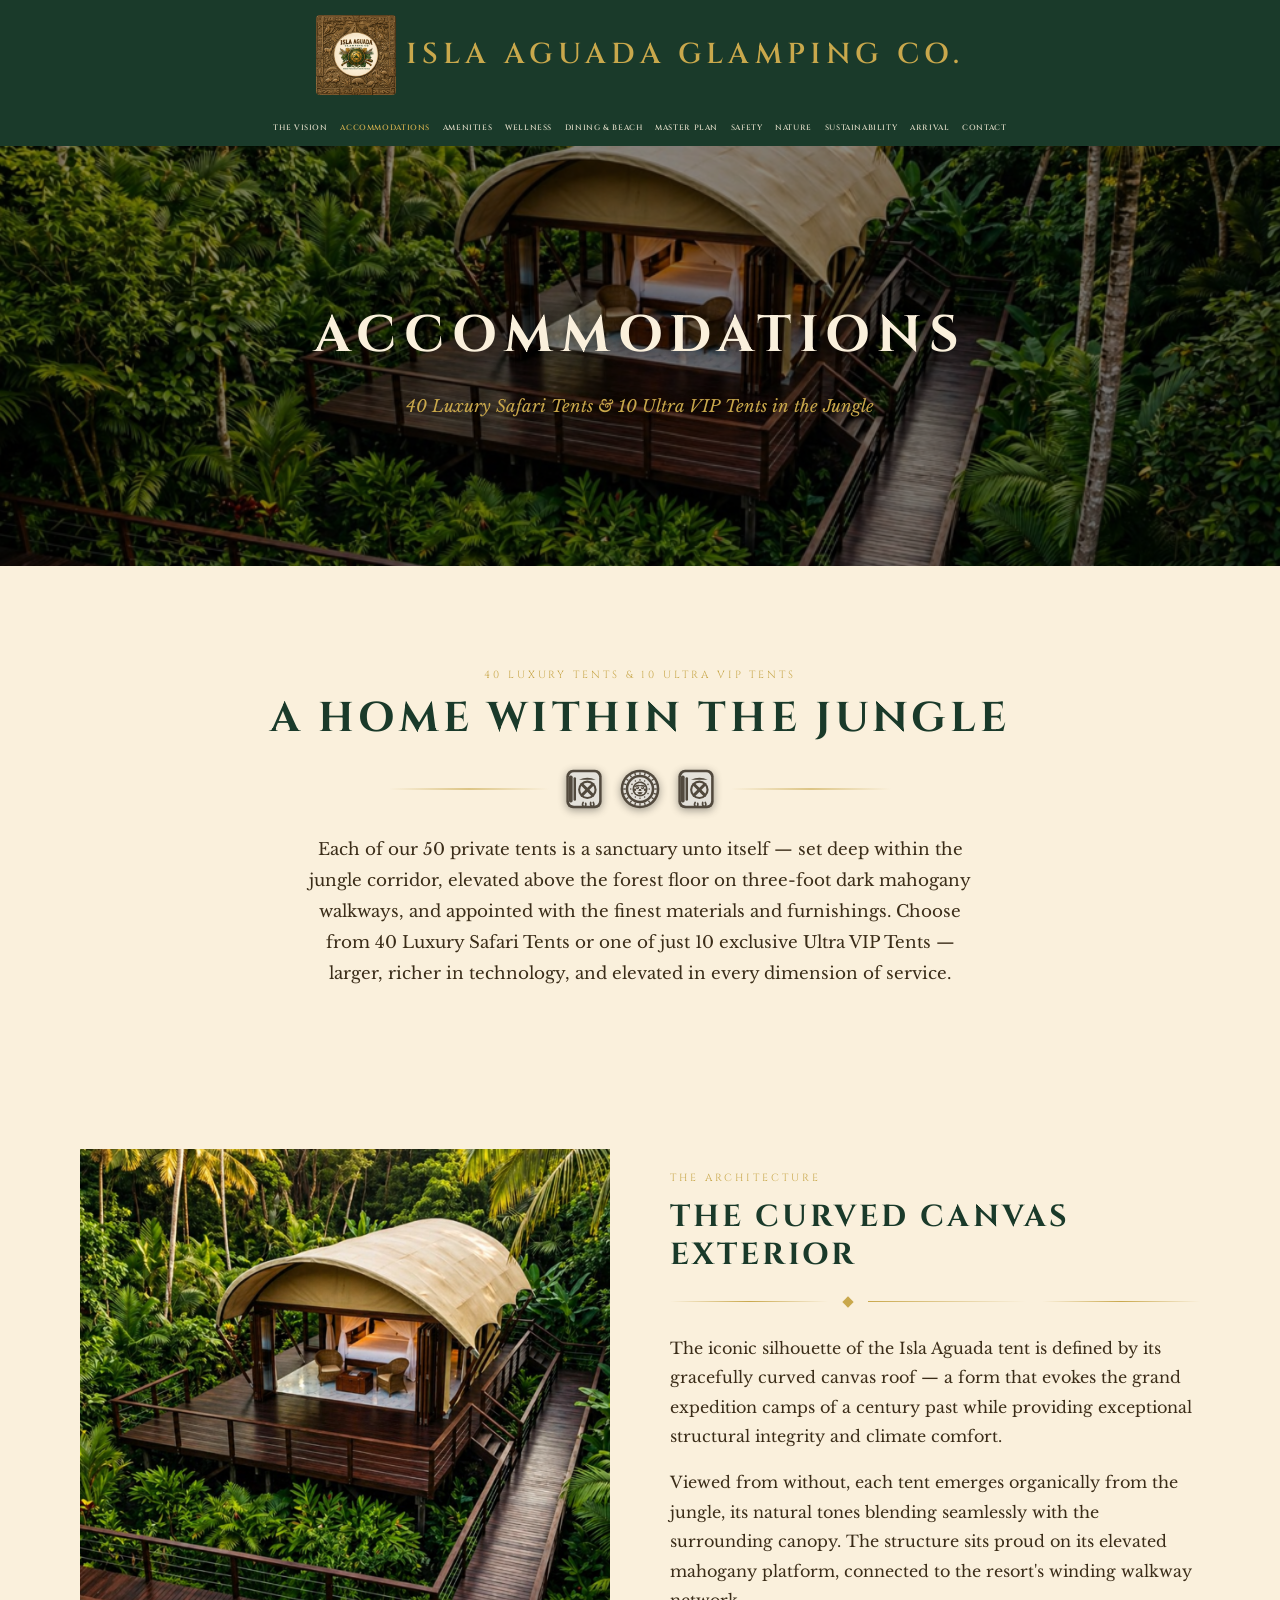
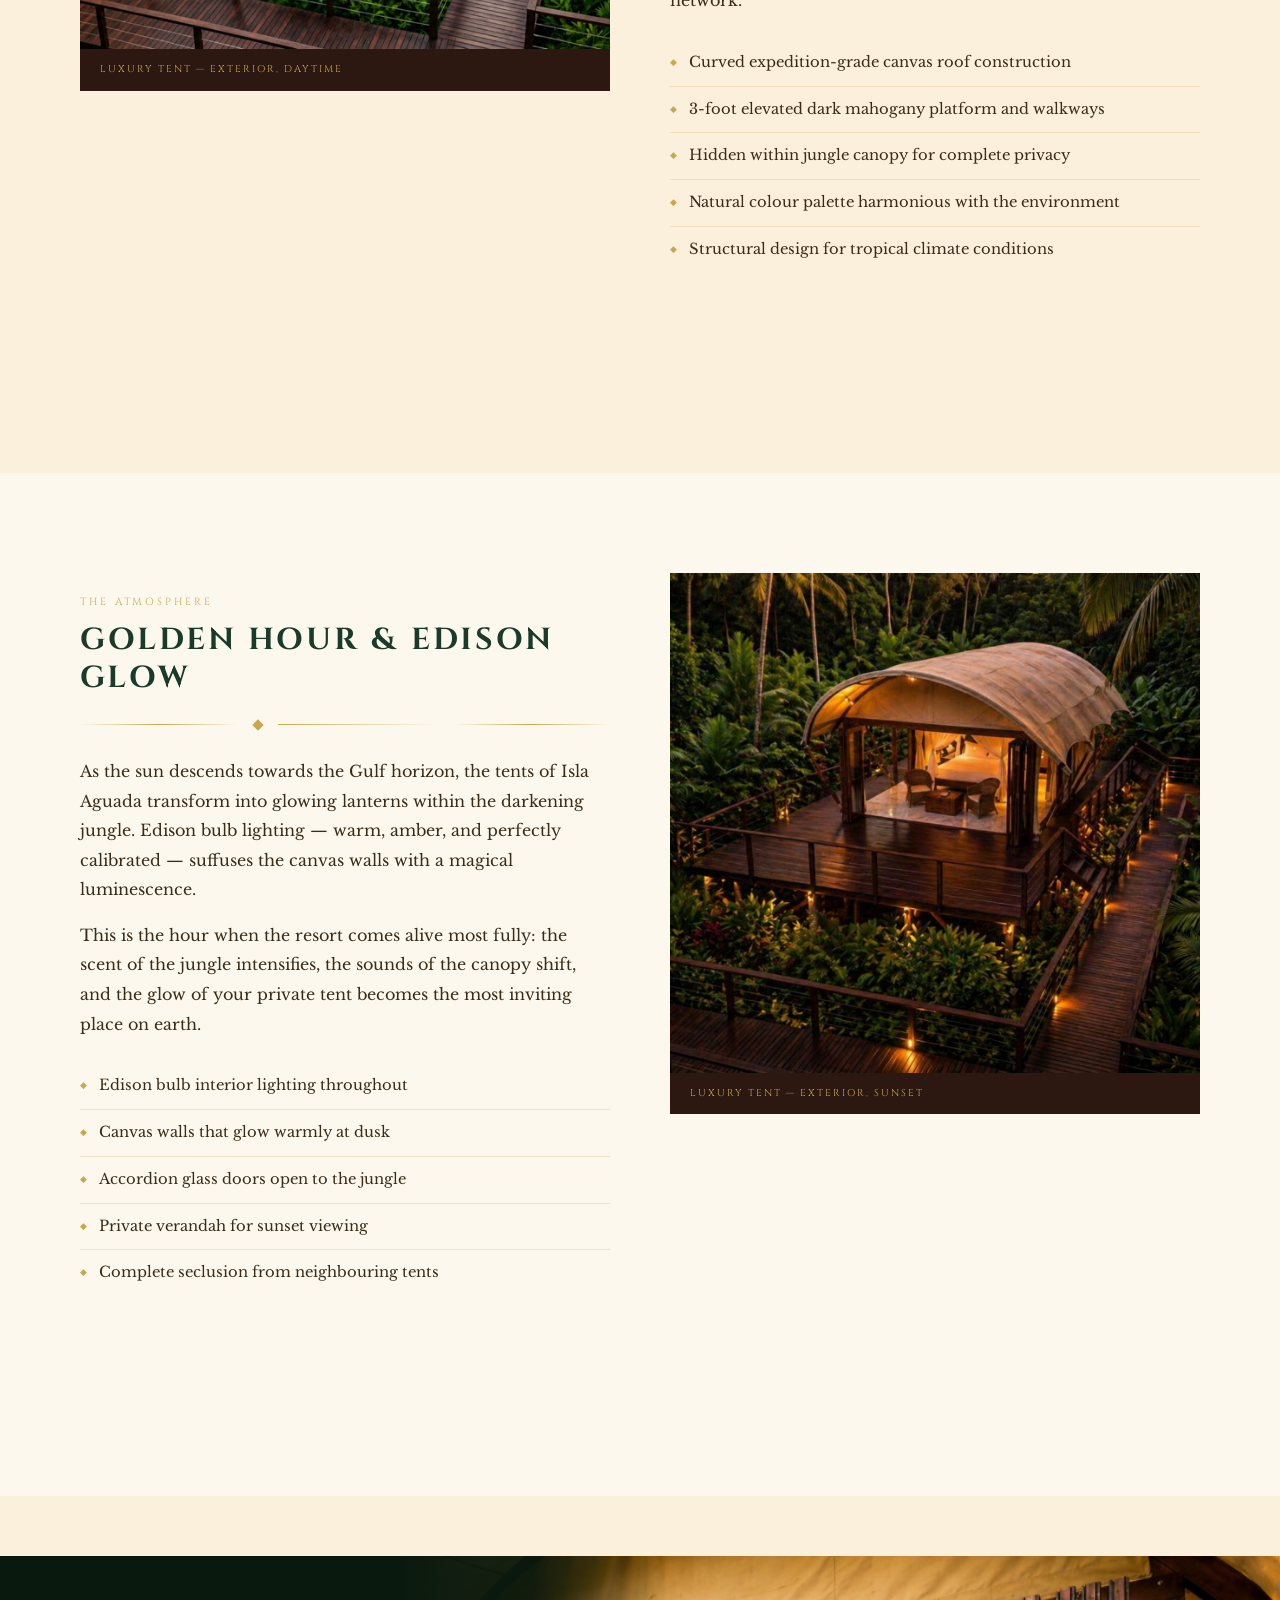
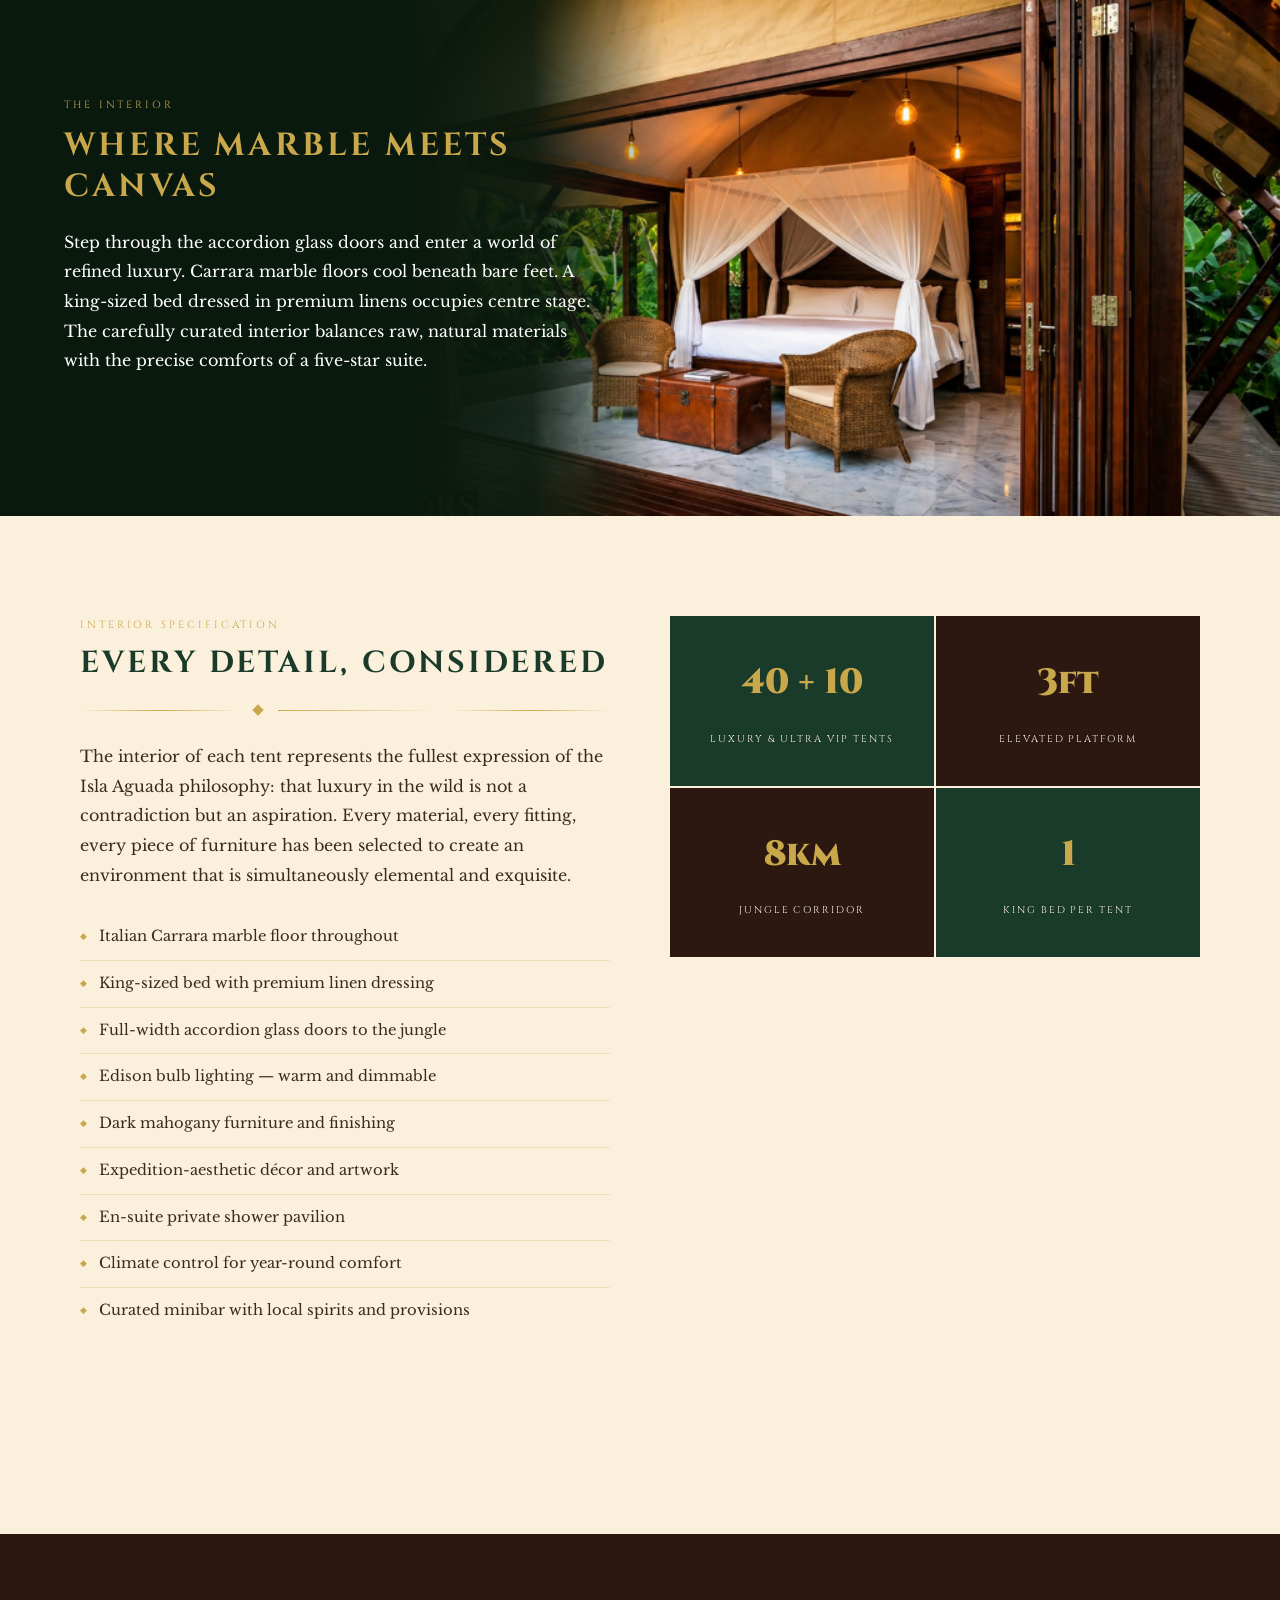
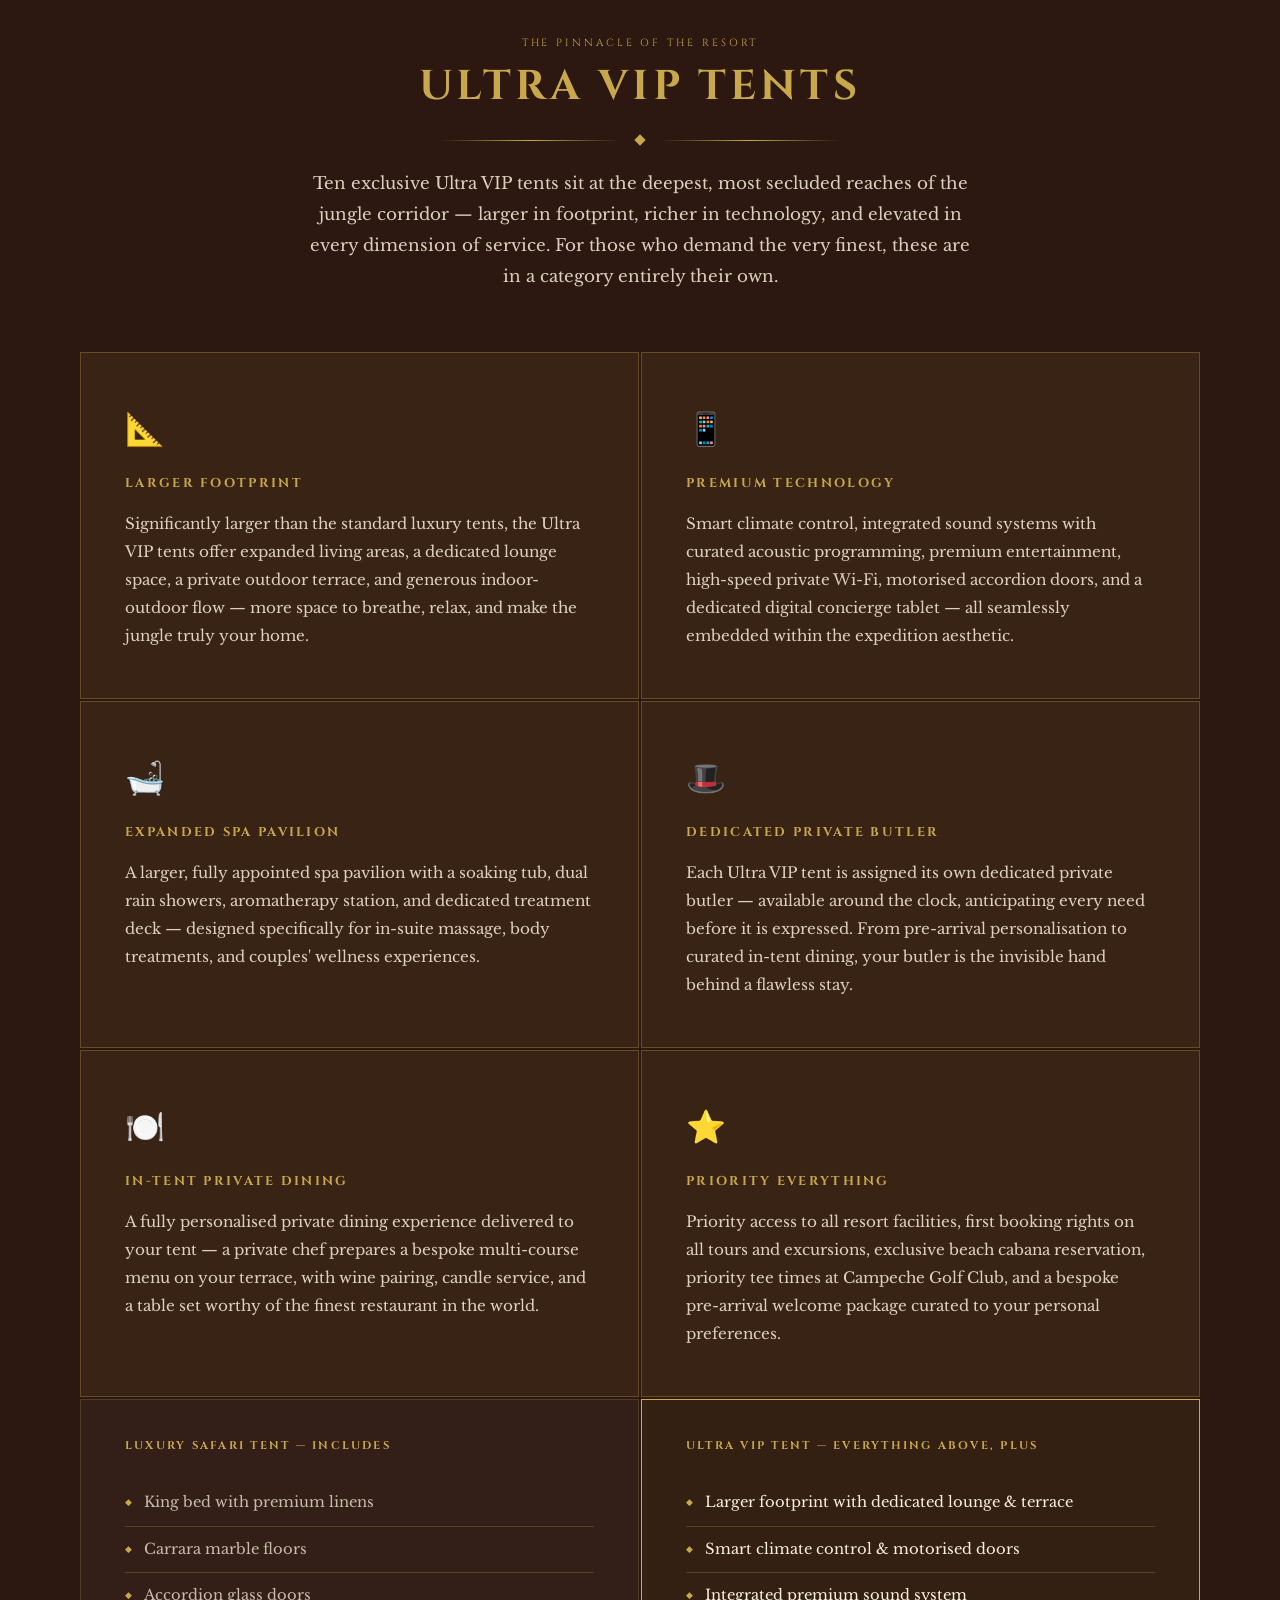
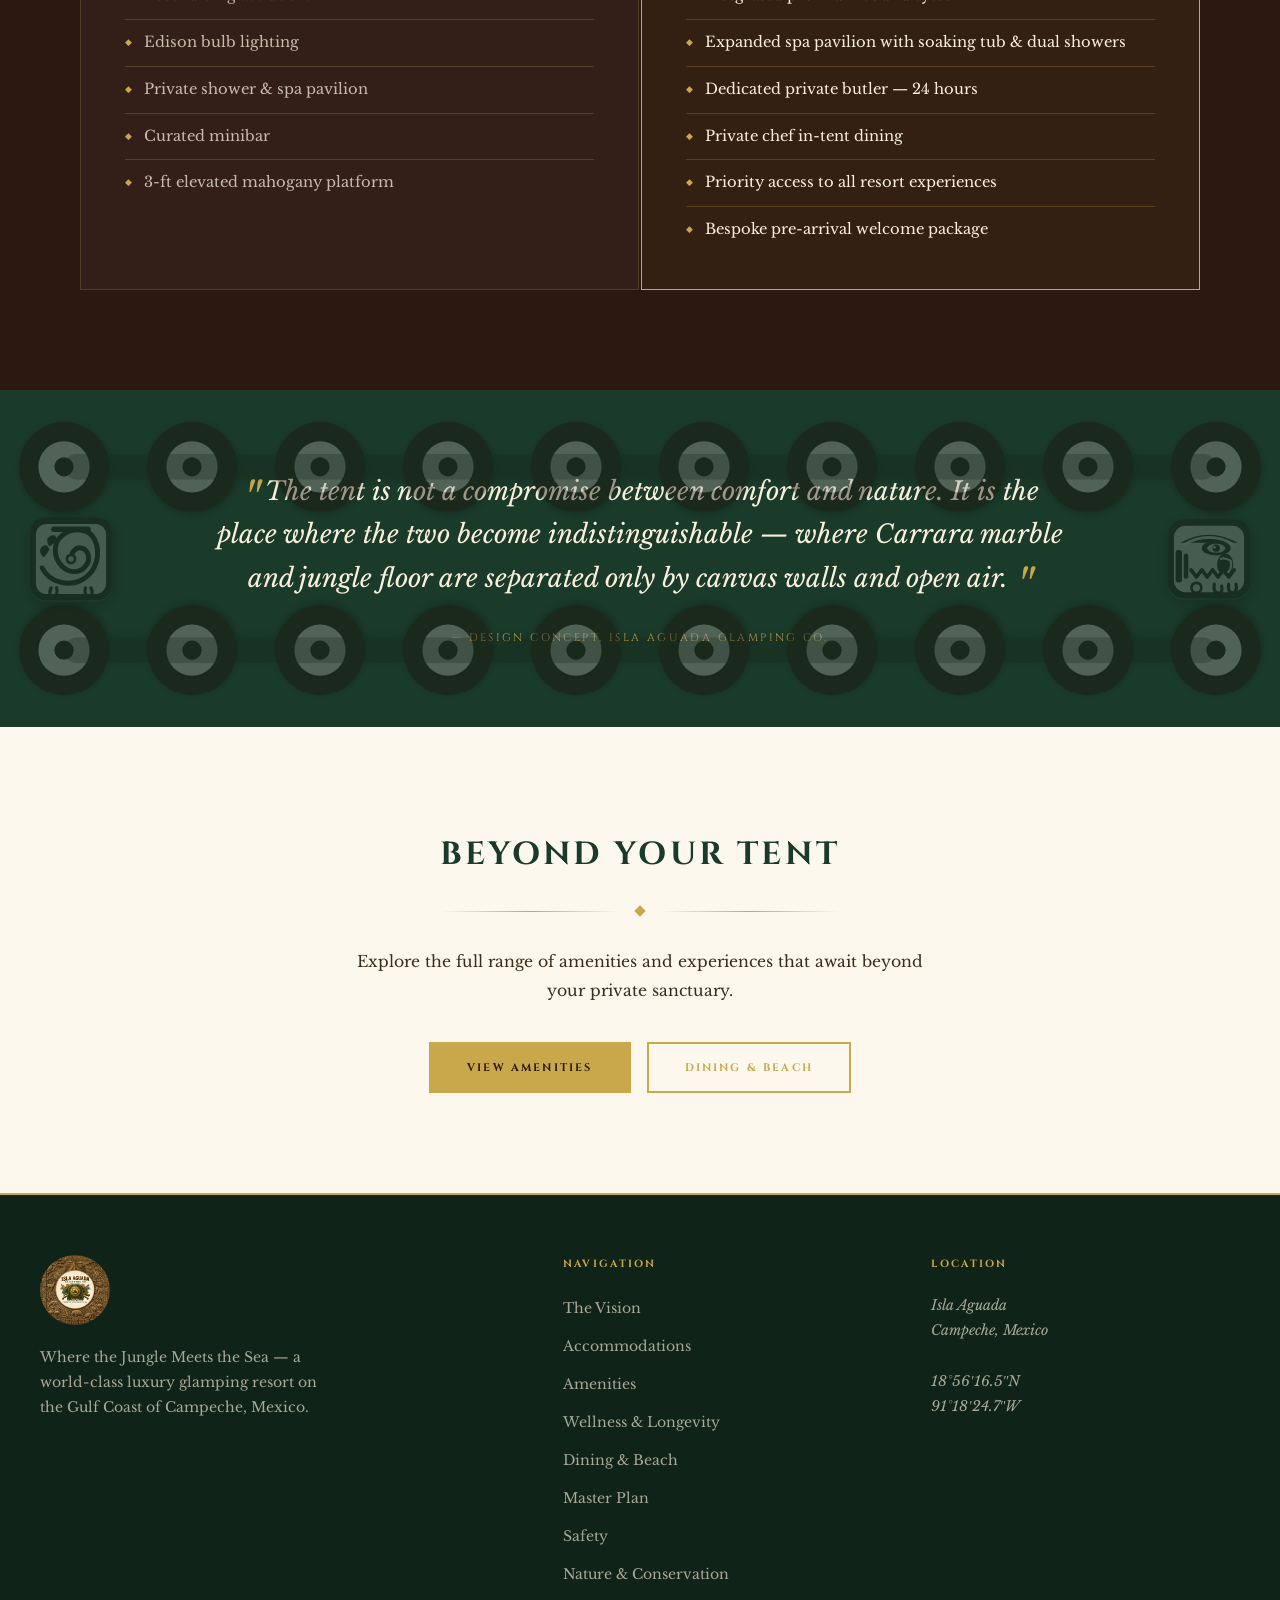
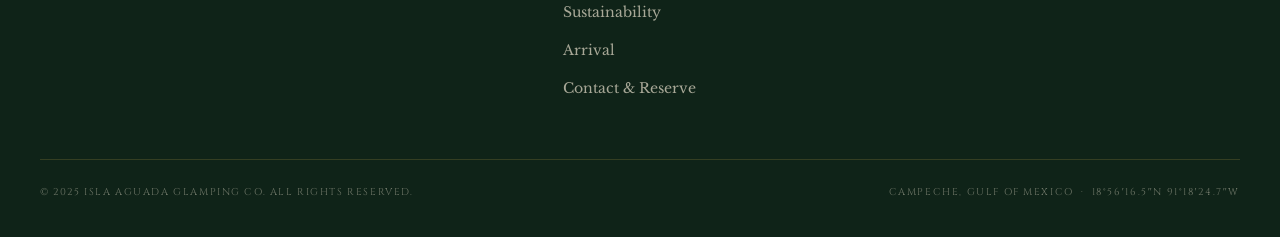
==== commit 1f3990f3: "site refresh" ====
--- a/accommodations.html
+++ b/accommodations.html
@@ -7,6 +7,7 @@
   <meta name="description" content="Private luxury safari tents at Isla Aguada Glamping Co. — curved canvas roofs, Carrara marble floors, accordion doors, dark mahogany walkways, king beds and Edison lighting." />
   <link rel="stylesheet" href="css/style.css" />
   <link rel="stylesheet" href="css/responsive-patch.css" />
+  <link rel="stylesheet" href="css/mayan-glyphs.css" />
 </head>
 <body>
 
@@ -14,8 +15,8 @@
   <nav class="site-nav" role="navigation" aria-label="Main navigation">
     <div class="nav-row-1">
       <a href="index.html" class="nav-logo" aria-label="Isla Aguada Glamping Co. Home">
-        <img src="images/logo.png" alt="Isla Aguada Glamping Co. Logo" />
-        <span class="nav-logo-text">Isla Aguada Glamping Co.</span>
+        <img src="images/brand-stone-panel.png" alt="Isla Aguada Glamping Co. Logo" /><span class="nav-logo-text">Isla Aguada Glamping Co.</span>
+        
       </a>
       <button class="nav-toggle" id="navToggle" aria-expanded="false" aria-label="Toggle navigation">
         <span></span><span></span><span></span>
@@ -23,7 +24,6 @@
     </div>
     <div class="nav-row-2">
       <ul class="nav-links" id="navLinks" role="list">
-        <li><a href="index.html">Home</a></li>
         <li><a href="vision.html">The Vision</a></li>
         <li><a href="accommodations.html" class="active">Accommodations</a></li>
         <li><a href="amenities.html">Amenities</a></li>
@@ -57,7 +57,11 @@
         <header class="section-header">
           <span class="section-tag">40 Luxury Tents &amp; 10 Ultra VIP Tents</span>
           <h2>A Home Within the Jungle</h2>
-          <div class="gold-divider"><div class="diamond"></div></div>
+          <div class="mayan-divider">
+            <span class="mayan-glyph mayan-glyph--gold mayan-glyph--sm mayan-glyph--carved" data-glyph="cross_disk"></span>
+            <span class="mayan-glyph mayan-glyph--gold mayan-glyph--sm mayan-glyph--carved" data-glyph="sun_face"></span>
+            <span class="mayan-glyph mayan-glyph--gold mayan-glyph--sm mayan-glyph--carved" data-glyph="cross_disk"></span>
+          </div>
           <p>
             Each of our 50 private tents is a sanctuary unto itself — set deep within the 
             jungle corridor, elevated above the forest floor on three-foot dark mahogany walkways, 
@@ -329,7 +333,11 @@
     </section>
 
     <!-- PULL QUOTE -->
-    <section class="pull-quote">
+    <section class="pull-quote" style="position:relative; overflow:hidden;">
+      <span class="mayan-glyph mayan-glyph--cream mayan-glyph--lg mayan-glyph--carved" data-glyph="feather_spiral" style="position:absolute; top:50%; left:2%; transform:translateY(-50%); opacity:0.22;"></span>
+      <span class="mayan-glyph mayan-glyph--cream mayan-glyph--lg mayan-glyph--carved" data-glyph="mask_glyph" style="position:absolute; top:50%; right:2%; transform:translateY(-50%); opacity:0.22;"></span>
+      <span class="mayan-glyph mayan-glyph--gold" data-glyph="bead_row" style="position:absolute; top:0; left:0; width:100%; height:20px; opacity:0.4;"></span>
+      <span class="mayan-glyph mayan-glyph--gold" data-glyph="bead_row" style="position:absolute; bottom:0; left:0; width:100%; height:20px; opacity:0.4; transform:scaleY(-1);"></span>
       <blockquote>
         The tent is not a compromise between comfort and nature. It is the place where the two become indistinguishable — 
         where Carrara marble and jungle floor are separated only by canvas walls and open air.
@@ -360,13 +368,13 @@
   <footer class="site-footer" role="contentinfo">
     <div class="footer-inner">
       <div class="footer-brand">
-        <img src="images/logo.png" alt="Isla Aguada Glamping Co." />
+        <img src="images/brand-stone-panel.png" alt="Isla Aguada Glamping Co." />
         <p>Where the Jungle Meets the Sea — a world-class luxury glamping resort on the Gulf Coast of Campeche, Mexico.</p>
       </div>
       <div class="footer-col">
         <h4>Navigation</h4>
         <ul>
-          <li><a href="index.html">Home</a></li>
+          
           <li><a href="vision.html">The Vision</a></li>
           <li><a href="accommodations.html">Accommodations</a></li>
           <li><a href="amenities.html">Amenities</a></li>
@@ -410,6 +418,7 @@
       });
     });
   </script>
+  <script src="js/mayan-glyphs.js"></script>
 
 </body>
 </html>
--- a/css/style.css
+++ b/css/style.css
@@ -22,7 +22,7 @@
   --font-heading: 'Cinzel', serif;
   --font-body:    'Libre Baskerville', Georgia, serif;
 
-  --nav-height: 118px;
+  --nav-height: 146px;
   --section-pad: 100px 0;
   --max-width: 1200px;
 }
@@ -60,119 +60,92 @@
 }
 
 /* =====================================================
-   NAVIGATION  —  Two-Row Elegant Design
+   NAVIGATION
    ===================================================== */
 
 .site-nav {
   position: fixed;
-  top: 0;
-  left: 0;
+  top: 0; left: 0;
   width: 100%;
   z-index: 1000;
   background-color: var(--jungle-green);
-  overflow: visible;
-}
-
-/* ── Row 1: Logo centered (desktop) — toggle hidden here ── */
+  border-bottom: none;
+}
+
+/* ROW 1 — logo + brand name */
 .nav-row-1 {
   display: flex;
   align-items: center;
   justify-content: center;
-  padding: 14px 40px 10px;
-  border-bottom: 1px solid rgba(201, 168, 76, 0.25);
-}
-
-/* Hide toggle on desktop (it lives in row-1 but is invisible above 900px) */
-.nav-row-1 .nav-toggle {
-  display: none;
+  height: 110px;
+  padding: 0 24px;
 }
 
 .nav-logo {
   display: flex;
   align-items: center;
-  gap: 14px;
+  gap: 10px;
   text-decoration: none;
 }
-
 .nav-logo img {
-  height: 50px;
+  height: 80px;
   width: auto;
-  border-radius: 50%;
+  border-radius: 4px;
+  display: block;
   flex-shrink: 0;
 }
-
 .nav-logo-text {
   font-family: var(--font-heading);
-  font-size: 0.72rem;
+  font-size: 1.8rem;
   font-weight: 600;
   color: var(--aged-gold);
-  letter-spacing: 0.22em;
-  text-transform: uppercase;
-  line-height: 1.35;
-}
-
-/* ── Row 2: Links centered ── */
+  letter-spacing: 0.18em;
+  text-transform: uppercase;
+  white-space: nowrap;
+  line-height: 1;
+}
+
+/* ROW 2 — all nav links perfectly centered */
 .nav-row-2 {
   display: flex;
   align-items: center;
   justify-content: center;
-  padding: 0 24px;
-  border-bottom: 2px solid var(--aged-gold);
-  position: relative;
-  overflow-x: auto;
-  overflow-y: hidden;
-  scrollbar-width: none;
-}
-
-.nav-row-2::-webkit-scrollbar {
-  display: none;
+  height: 36px;
+  padding: 0;
+  border: none;
 }
 
 .nav-links {
   list-style: none;
   display: flex;
+  flex-direction: row;
+  flex-wrap: nowrap;
   align-items: center;
   justify-content: center;
+  padding: 0;
+  margin: 0;
   gap: 0;
-  flex-wrap: nowrap;
-  width: max-content;
-  margin: 0 auto;
-  white-space: nowrap;
+  width: 100%;
 }
 
 .nav-links li {
   display: flex;
   align-items: center;
-  flex: 0 0 auto;
+  flex-shrink: 1;
 }
 
 .nav-links li a {
   font-family: var(--font-heading);
-  font-size: 0.56rem;
+  font-size: clamp(0.44rem, 0.6vw, 0.56rem);
   font-weight: 600;
-  letter-spacing: 0.09em;
+  letter-spacing: 0.08em;
   text-transform: uppercase;
   color: rgba(250, 240, 220, 0.82);
-  padding: 10px 6px;
-  display: flex;
-  align-items: center;
-  position: relative;
+  padding: 0 clamp(4px, 0.5vw, 10px);
+  white-space: nowrap;
+  line-height: 36px;
+  display: block;
   transition: color 0.25s;
-  line-height: 1;
-  white-space: nowrap;
-}
-
-/* Elegant underline on hover / active */
-.nav-links li a::after {
-  content: '';
-  position: absolute;
-  bottom: 0;
-  left: 6px;
-  right: 6px;
-  height: 2px;
-  background-color: var(--aged-gold);
-  transform: scaleX(0);
-  transition: transform 0.25s ease;
 }
 
 .nav-links li a:hover,
@@ -180,38 +153,16 @@
   color: var(--aged-gold);
 }
 
-.nav-links li a:hover::after,
-.nav-links li a.active::after {
-  transform: scaleX(1);
-}
-
-/* Subtle dot separator between links */
-.nav-links li + li::before {
-  content: '·';
-  display: flex;
-  align-items: center;
-  color: rgba(201, 168, 76, 0.4);
-  font-size: 0.7rem;
-  line-height: 1;
-  pointer-events: none;
-  margin: 0 2px 0 4px;
-}
-
-/* ── Hamburger (mobile only) ── */
 .nav-toggle {
   display: none;
   flex-direction: column;
   gap: 5px;
   cursor: pointer;
-  padding: 8px;
+  padding: 10px;
   background: none;
   border: none;
-  position: absolute;
-  right: 20px;
-  top: 50%;
-  transform: translateY(-50%);
-}
-
+  flex-shrink: 0;
+}
 .nav-toggle span {
   display: block;
   width: 26px;
@@ -220,80 +171,37 @@
   transition: transform 0.3s, opacity 0.3s;
 }
 
-/* ── Mobile ── */
+/* ── Mobile (≤ 900px) ── */
 @media (max-width: 900px) {
   :root { --nav-height: 70px; }
 
-  /* Nav becomes a single-row flex bar: logo left, toggle right */
-  .site-nav {
-    border-bottom: 2px solid var(--aged-gold);
-    overflow: visible;           /* allow dropdown to show */
-  }
-
-  /* Row 1 = single horizontal bar: logo left, toggle right */
+  .site-nav { overflow: visible; }
+
   .nav-row-1 {
+    height: 70px;
+    padding: 0 16px;
+  }
+
+  .nav-logo img  { height: 52px; width: 52px; }
+  .nav-logo-text { font-size: 0.82rem; letter-spacing: 0.14em; }
+
+  /* Show hamburger */
+  .nav-toggle {
     display: flex;
-    align-items: center;
-    justify-content: space-between;
-    padding: 0 16px;
-    height: 70px;
-    border-bottom: none;
-    position: relative;
-  }
-
-  .nav-logo img { height: 38px; }
-  .nav-logo-text { font-size: 0.60rem; letter-spacing: 0.14em; }
-
-  /* Show the toggle that now lives in row-1 */
-  .nav-row-1 .nav-toggle {
-    display: flex !important;
-    position: static;
-    transform: none;
-    top: auto;
-    right: auto;
-    padding: 10px;
-    flex-shrink: 0;
-    z-index: 1100;
     margin-left: auto;
-    width: 44px;
-    height: 44px;
-    align-items: center;
-    justify-content: center;
-  }
-
-  .nav-row-1 .nav-toggle span {
-    transform-origin: center;
-    transition: transform 0.3s ease, opacity 0.2s ease;
-  }
-
-  .nav-row-1 .nav-toggle[aria-expanded="true"] span:nth-child(1) {
-    transform: translateY(7px) rotate(45deg);
-  }
-
-  .nav-row-1 .nav-toggle[aria-expanded="true"] span:nth-child(2) {
-    opacity: 0;
-    transform: scaleX(0);
-  }
-
-  .nav-row-1 .nav-toggle[aria-expanded="true"] span:nth-child(3) {
-    transform: translateY(-7px) rotate(-45deg);
-  }
-
-  /* Row 2 becomes purely the dropdown container — zero height when closed */
-  .nav-row-2 {
-    padding: 0;
-    border-bottom: none;
-    justify-content: flex-start;
-    position: static;
-  }
-
-  /* Dropdown menu — positioned relative to .site-nav */
+  }
+
+  /* Hide the links list — becomes a dropdown below the bar */
   .nav-links {
     display: none;
+    position: absolute;
+    top: 70px;
+    left: 0; right: 0;
     flex-direction: column;
     align-items: flex-start;
-    gap: 0;
-    width: 100%;
+    justify-content: flex-start;
+    height: auto;
+    overflow: visible;
     background-color: var(--jungle-green);
     border-top: 1px solid rgba(201, 168, 76, 0.3);
     border-bottom: 2px solid var(--aged-gold);
@@ -302,27 +210,33 @@
     box-shadow: 0 8px 32px rgba(0,0,0,0.4);
   }
 
-  .nav-links.open {
-    display: flex;
-  }
-
-  .nav-links li + li::before {
-    display: none;
-  }
-
-  .nav-links li {
-    width: 100%;
-  }
-
+  /* Open state */
+  .nav-links.open { display: flex; }
+
+  /* Dot separators: hide on mobile */
+  /* dot separators removed */
+
+  /* Full-width list items */
+  .nav-links li { width: 100%; height: auto; flex-shrink: 0; }
+
+  /* Full-width link rows */
   .nav-links li a {
+    height: auto;
     padding: 13px 24px;
     font-size: 0.72rem;
+    letter-spacing: 0.1em;
     border-bottom: 1px solid rgba(201, 168, 76, 0.12);
-  }
-
-  .nav-links li a::after {
-    display: none;
-  }
+    display: block;
+  }
+
+  /* No underline animation on mobile */
+  .nav-links li a::after { display: none; }
+}
+
+/* ── Very small screens ── */
+@media (max-width: 380px) {
+  .nav-logo-text { display: none; }
+  .nav-logo img  { height: 32px; }
 }
 
 /* =====================================================
@@ -1721,49 +1635,7 @@
 @media (max-width: 768px) {
   :root {
     --section-pad: 60px 0;
-    --nav-height: 70px;
-  }
-
-  .nav-inner {
-    padding: 0 20px;
-  }
-
-  .nav-links {
-    position: fixed;
-    top: var(--nav-height);
-    left: 0;
-    right: 0;
-    background-color: var(--green-dark);
-    border-bottom: 2px solid var(--aged-gold);
-    flex-direction: column;
-    gap: 0;
-    padding: 20px 0;
-    transform: translateY(-120%);
-    transition: transform 0.4s ease;
-    justify-content: flex-start;
-  }
-
-  .nav-links.open {
-    transform: translateY(0);
-  }
-
-  .nav-links li {
-    width: 100%;
-  }
-
-  .nav-links li a {
-    padding: 14px 32px;
-    border: none;
-    border-bottom: 1px solid rgba(201, 168, 76, 0.15);
-  }
-
-  .nav-links li a:hover {
-    border: none;
-    border-bottom: 1px solid rgba(201, 168, 76, 0.15);
-  }
-
-  .nav-toggle {
-    display: flex;
+    /* nav-height already set to 70px in the 900px block above */
   }
 
   .container {
@@ -1903,8 +1775,8 @@
   max-width: 100%;
 }
 
-/* Images and media never overflow */
-img, video, iframe, embed, object {
+/* Images and media never overflow — iframe excluded so hurricane viewport works */
+img, video, embed, object {
   max-width: 100%;
   height: auto;
 }
@@ -2068,48 +1940,7 @@
   }
 
   /* Expedition border */
-.expedition-border {
+  .expedition-border {
     padding: 32px 16px;
   }
 }
-
-/* Desktop nav hard lock: keep the menu on one baseline */
-@media (min-width: 769px) {
-  .nav-row-2 {
-    display: flex !important;
-    align-items: center !important;
-    justify-content: center !important;
-    overflow-x: auto !important;
-    overflow-y: hidden !important;
-    text-align: initial !important;
-  }
-
-  .nav-links {
-    display: flex !important;
-    align-items: center !important;
-    justify-content: center !important;
-    flex-wrap: nowrap !important;
-    width: max-content !important;
-    white-space: nowrap !important;
-    margin: 0 auto !important;
-  }
-
-  .nav-links li {
-    display: flex !important;
-    align-items: center !important;
-    flex: 0 0 auto !important;
-  }
-
-  .nav-links li a {
-    display: flex !important;
-    align-items: center !important;
-    line-height: 1 !important;
-  }
-
-  .nav-links li + li::before {
-    display: flex !important;
-    align-items: center !important;
-    line-height: 1 !important;
-    margin: 0 2px 0 4px !important;
-  }
-}
--- a/css/responsive-patch.css
+++ b/css/responsive-patch.css
@@ -1,20 +1,62 @@
 /* =====================================================
-   ISLA AGUADA — RESPONSIVE PATCH
-   Overrides all inline grid-template-columns at
-   tablet (≤ 900px) and mobile (≤ 600px) breakpoints.
-   Applied via <link> in every page <head>.
+   ISLA AGUADA — RESPONSIVE PATCH  (v3 — authoritative)
+   Single source of truth for all responsive overrides.
+   Loaded last on every page so it wins specificity wars.
    ===================================================== */
 
-/* ── Prevent any horizontal scroll at root level ── */
+/* ══════════════════════════════════════════════════════
+   1. GLOBAL OVERFLOW LOCK
+   Prevents any element from creating horizontal scroll.
+   ══════════════════════════════════════════════════════ */
 html, body {
   overflow-x: hidden;
   max-width: 100vw;
 }
 
-/* ── Tablet: 901px – 900px ── */
+/* Images / embeds: never wider than their container.
+   iframe is EXCLUDED — the hurricane viewport needs
+   a fixed large height and absolute positioning. */
+img, video, embed, object {
+  max-width: 100%;
+  height: auto;
+}
+
+/* NAV LOGO — hard override, nothing touches this */
+.nav-logo img {
+  height: 80px !important;
+  width: auto !important;
+  max-width: none !important;
+}
+
+
+
+/* ══════════════════════════════════════════════════════
+   2. NAVIGATION — reinforcing rules only, no conflicts
+   All nav logic lives in style.css. This section only
+   adds mobile-critical overrides that must win.
+   ══════════════════════════════════════════════════════ */
+
+/* Desktop: hide toggle, ensure links are visible as flex row */
+@media (min-width: 901px) {
+  .nav-toggle  { display: none !important; }
+  .nav-links   { display: flex !important; overflow: hidden; }
+}
+
+/* Mobile: show toggle, hide links (dropdown via .open) */
 @media (max-width: 900px) {
-
-  /* 2-column section panels (staff splits, etc.) */
+  .nav-toggle  { display: flex !important; }
+  .nav-links   { display: none !important; }
+  .nav-links.open { display: flex !important; }
+}
+
+
+/* ══════════════════════════════════════════════════════
+   3. TABLET GRID OVERRIDES  (901px → 900px)
+   Collapses inline-style grids to responsive layouts.
+   ══════════════════════════════════════════════════════ */
+@media (max-width: 900px) {
+
+  /* ── 2-col section panels ── */
   section[style*="grid-template-columns:1fr 1fr"],
   section[style*="grid-template-columns: 1fr 1fr"] {
     display: flex !important;
@@ -22,27 +64,30 @@
     min-height: auto !important;
   }
 
-  /* 2-column divs */
+  /* ── 2-col divs (all common variants) ── */
   div[style*="grid-template-columns: 1fr 1fr"],
   div[style*="grid-template-columns:1fr 1fr"],
   div[style*="grid-template-columns: 1.2fr 1fr"],
   div[style*="grid-template-columns: 1.1fr 1fr"],
-  div[style*="grid-template-columns: 1fr 420px"] {
+  div[style*="grid-template-columns: 1fr 1.2fr"],
+  div[style*="grid-template-columns: 1fr 420px"],
+  div[style*="grid-template-columns: 1fr 400px"],
+  div[style*="grid-template-columns: 1fr 380px"] {
     display: grid !important;
     grid-template-columns: 1fr !important;
     gap: 24px !important;
   }
 
-  /* 3-column divs → 2 columns on tablet */
+  /* ── 3-col inline grids → 2 cols on tablet ── */
+  div[style*="grid-template-columns: 1fr 1fr 1fr"],
   div[style*="grid-template-columns: repeat(3, 1fr)"],
-  div[style*="grid-template-columns:repeat(3,1fr)"],
-  div[style*="grid-template-columns: 1fr 1fr 1fr"] {
+  div[style*="grid-template-columns:repeat(3,1fr)"] {
     display: grid !important;
     grid-template-columns: 1fr 1fr !important;
     gap: 16px !important;
   }
 
-  /* 4-column divs → 2 columns on tablet */
+  /* ── 4-col inline grids → 2 cols ── */
   div[style*="grid-template-columns: repeat(4, 1fr)"],
   div[style*="grid-template-columns:repeat(4,1fr)"] {
     display: grid !important;
@@ -50,35 +95,44 @@
     gap: 16px !important;
   }
 
-  /* Peninsula cross-section diagram */
+  /* ── Peninsula cross-section diagram ── */
   div[style*="grid-template-columns: 1fr 60px 1fr"] {
     display: grid !important;
     grid-template-columns: 1fr !important;
     gap: 8px !important;
   }
 
-  /* Large gap reduction on tablet */
+  /* ── Large gaps: reduce ── */
   div[style*="gap: 80px"] { gap: 36px !important; }
   div[style*="gap: 60px"] { gap: 28px !important; }
 
-  /* Contact sidebar fixed width */
-  .contact-wrap {
-    grid-template-columns: 1fr !important;
-  }
-}
-
-/* ── Mobile: ≤ 600px ── */
+  /* ── Contact page sidebar ── */
+  .contact-wrap { grid-template-columns: 1fr !important; }
+
+  /* ── Hurricane iframe column: allow it to sit below text col ── */
+  div[style*="grid-template-columns: 1fr 1fr"][id="hurricanes"],
+  #hurricanes div[style*="grid-template-columns: 1fr 1fr"] {
+    gap: 32px !important;
+  }
+}
+
+
+/* ══════════════════════════════════════════════════════
+   4. MOBILE OVERRIDES  (≤ 600px)
+   Full single-column, reduced padding everywhere.
+   ══════════════════════════════════════════════════════ */
 @media (max-width: 600px) {
 
-  /* Collapse ALL inline multi-column grids */
+  /* Collapse ALL inline multi-column grids to 1 col */
   div[style*="grid-template-columns"],
   section[style*="grid-template-columns"] {
     display: flex !important;
     flex-direction: column !important;
     min-height: auto !important;
-  }
-
-  /* Small breathing room between stacked items */
+    gap: 0 !important;
+  }
+
+  /* Restore breathing room between stacked items */
   div[style*="grid-template-columns"] > *,
   section[style*="grid-template-columns"] > * {
     width: 100% !important;
@@ -86,7 +140,7 @@
     margin-bottom: 2px;
   }
 
-  /* Contact reassurance strip — keep 2×2 even on small phones */
+  /* ── Contact reassurance strip: keep 2×2 ── */
   div[style*="grid-template-columns:repeat(4,1fr)"],
   div[style*="grid-template-columns: repeat(4, 1fr)"] {
     display: grid !important;
@@ -94,158 +148,91 @@
     grid-template-columns: 1fr 1fr !important;
     gap: 2px !important;
   }
-
   div[style*="grid-template-columns:repeat(4,1fr)"] > *,
   div[style*="grid-template-columns: repeat(4, 1fr)"] > * {
     margin-bottom: 0 !important;
   }
 
-  /* Remove fixed min-widths on pills/cards */
+  /* ── Remove fixed min-widths that break layout ── */
   div[style*="min-width: 160px"],
-  div[style*="min-width: 150px"] {
+  div[style*="min-width: 150px"],
+  div[style*="min-width: 140px"] {
     min-width: 0 !important;
     width: 100% !important;
   }
 
-  /* Page section padding */
-  .section { padding: 48px 0; }
-  .container { padding: 0 16px; }
-  .pull-quote { padding: 48px 16px; }
-  .site-footer { padding: 40px 16px 28px; }
-
-  /* Hero */
-  .page-hero { height: 240px; }
-  .page-hero-content h1 { font-size: clamp(1.3rem, 6vw, 2rem); }
-
-  /* Dining hero */
-  .dining-hero { min-height: 400px; }
-
-  /* Reception */
+  /* ── Hurricane iframe: let it scroll within its container ── */
+  .hurricane-viewport {
+    height: 380px !important;
+  }
+
+  /* ── Section / container padding ── */
+  .section        { padding: 48px 0; }
+  .container      { padding: 0 16px; }
+  .pull-quote     { padding: 48px 16px; }
+  .site-footer    { padding: 40px 16px 28px; }
   .reception-info { padding: 32px 16px; }
   .expedition-border { padding: 32px 16px; }
 
-  /* Footer */
-  .footer-bottom { flex-direction: column; text-align: center; }
-
-  /* Nav row 1 — tighter on very small screens */
-  .nav-row-1 { padding: 8px 14px 6px 14px; }
-  .nav-logo img { height: 36px; }
-  .nav-logo-text { font-size: 0.55rem; letter-spacing: 0.12em; }
-
-  /* Pueblo Mágico callout: icon above text, full-width copy */
-  .pueblo-magico-callout {
-    padding: 34px 18px !important;
-  }
-
-  .pueblo-magico-callout__inner {
-    max-width: none !important;
-    width: 100% !important;
-    flex-direction: column !important;
-    align-items: center !important;
-    gap: 16px !important;
-    text-align: center !important;
-  }
-
-  .pueblo-magico-callout__icon {
-    margin-top: 0 !important;
-    font-size: 2.2rem !important;
-  }
-
-  .pueblo-magico-callout__copy {
-    width: 100% !important;
-  }
-
-  .pueblo-magico-callout__copy p {
-    max-width: none !important;
-    margin-left: auto !important;
-    margin-right: auto !important;
-  }
-
-  /* Mas'Tul midweek panel: remove side padding on mobile only */
-  .mas-tul-midweek-panel {
-    padding-left: 0 !important;
-    padding-right: 0 !important;
-  }
-
-  /* Home feature pillars: 2 rows on mobile, no horizontal overflow */
-  .home-pillars {
-    display: grid !important;
-    grid-template-columns: 1fr 1fr !important;
-    gap: 12px !important;
-    padding: 20px 0 18px !important;
-    margin-top: 28px !important;
-    overflow: hidden !important;
-  }
-
-  .home-pillars__item {
-    padding: 0 10px !important;
-    border-right: none !important;
-    min-width: 0 !important;
-  }
-
-  .home-pillars__item > div {
-    width: 44px !important;
-    height: 44px !important;
-    margin-bottom: 12px !important;
-  }
-
-  .home-pillars__item i {
-    font-size: 1rem !important;
-  }
-
-  .home-pillars__item p:first-of-type {
-    font-size: 0.5rem !important;
-    letter-spacing: 0.18em !important;
-  }
-
-  .home-pillars__item p:last-of-type {
-    font-size: 0.7rem !important;
-    line-height: 1.5 !important;
-  }
-
-  /* Mas'Tul name reveal: remove side padding on mobile only */
-  .mastul-name-reveal {
-    padding-left: 0 !important;
-    padding-right: 0 !important;
-  }
-
-  /* Mas'Tul act cards: icon on top, no side padding on mobile */
-  .show-card {
-    padding-left: 0 !important;
-    padding-right: 0 !important;
-  }
-
-  .show-card__icon {
-    position: static !important;
-    top: auto !important;
-    right: auto !important;
-    display: block !important;
-    text-align: center !important;
-    margin: 0 auto 14px !important;
-    font-size: 2.3rem !important;
-    filter: drop-shadow(0 0 6px rgba(201,168,76,0.45)) !important;
-  }
-}
-
-/* ── Very small (≤ 380px) ── */
-@media (max-width: 380px) {
-  .nav-logo-text { display: none; }
-  .nav-logo img { height: 32px; }
-}
-
-/* =====================================================
-   AMENITY CARD IMAGES
+  /* ── Hero heights ── */
+  .page-hero      { height: 240px; }
+  .page-hero-content h1 { font-size: clamp(1.3rem, 6vw, 2rem); }
+  .dining-hero    { min-height: 400px; }
+
+  /* ── Footer ── */
+  .footer-bottom  { flex-direction: column; text-align: center; }
+
+  /* ── Staff image panels ── */
+  .staff-split { flex-direction: column !important; }
+  .staff-split > div,
+  .staff-split > figure { width: 100% !important; min-height: 280px; }
+
+  /* ── Amenity card images: shorter on mobile ── */
+  .amenity-card img {
+    height: 240px;
+    object-position: left bottom;
+  }
+}
+
+
+/* ══════════════════════════════════════════════════════
+   5. AMENITY CARD IMAGE POSITION (all sizes)
    Keep object-position left so embedded caption text
    in the lower-left of each photo is never cropped.
-   ===================================================== */
+   ══════════════════════════════════════════════════════ */
 .amenity-card img {
   object-position: left center;
 }
 
-/* Amenities page hero — same fix via class override */
 @media (max-width: 900px) {
   .amenity-card img {
-    height: 280px;           /* shorter on mobile so image doesn't dominate */
-    object-position: left bottom;  /* nudge slightly lower to show captions */
-  }
-}
+    height: 280px;
+    object-position: left bottom;
+  }
+}
+
+
+/* ══════════════════════════════════════════════════════
+   6. SAFETY PAGE — HURRICANE IFRAME VIEWPORT
+   Specific overrides so the iframe is never squashed
+   by the global img/video max-width rule.
+   ══════════════════════════════════════════════════════ */
+.hurricane-viewport {
+  /* Viewport is sized via inline style on the element;
+     these just ensure it can't break the page layout */
+  max-width: 100%;
+  overflow: hidden;
+}
+
+.hurricane-viewport iframe {
+  /* Override any global iframe max-width reset */
+  max-width: none !important;
+  width: 100% !important;
+}
+
+/* On small phones: shrink the viewport height a little */
+@media (max-width: 480px) {
+  .hurricane-viewport {
+    height: 360px !important;
+  }
+}
--- a/css/mayan-glyphs.css
+++ b/css/mayan-glyphs.css
@@ -0,0 +1,199 @@
+/* =====================================================
+   ISLA AGUADA — MAYAN GLYPH STONE CARVING SYSTEM
+   Rustic, heavy, worn stone aesthetic.
+   Glyphs look carved from ancient limestone.
+   ===================================================== */
+
+/* ── Base glyph element ── */
+.mayan-glyph {
+  display: inline-block;
+  pointer-events: none;
+  flex-shrink: 0;
+  /* Stone carving filter — slightly rough edges */
+  filter: drop-shadow(1px 2px 3px rgba(0,0,0,0.55));
+}
+
+.mayan-glyph svg {
+  fill: var(--aged-gold);
+  display: block;
+}
+
+/* ── Opacity variants — more visible than before ── */
+.mayan-glyph--faint   { opacity: 0.18; }
+.mayan-glyph--subtle  { opacity: 0.28; }
+.mayan-glyph--medium  { opacity: 0.45; }
+.mayan-glyph--bright  { opacity: 0.70; }
+.mayan-glyph--full    { opacity: 0.90; }
+
+/* ── Colour variants ── */
+.mayan-glyph--gold  svg { fill: var(--aged-gold); }
+.mayan-glyph--stone svg { fill: #b8a882; }        /* worn limestone */
+.mayan-glyph--rust  svg { fill: #8b5e3c; }        /* terracotta stone */
+.mayan-glyph--cream svg { fill: var(--parchment); }
+.mayan-glyph--white svg { fill: #ffffff; }
+.mayan-glyph--dark  svg { fill: var(--dark-mahogany); }
+
+/* ── Size variants ── */
+.mayan-glyph--xs  svg { width: 28px;  height: 28px; }
+.mayan-glyph--sm  svg { width: 42px;  height: 42px; }
+.mayan-glyph--md  svg { width: 64px;  height: 64px; }
+.mayan-glyph--lg  svg { width: 90px;  height: 90px; }
+.mayan-glyph--xl  svg { width: 120px; height: 120px; }
+.mayan-glyph--2xl svg { width: 160px; height: 160px; }
+.mayan-glyph--3xl svg { width: 220px; height: 220px; }
+
+/* ── Stone texture treatment ── */
+.mayan-glyph--carved {
+  filter:
+    drop-shadow(0px 1px 0px rgba(255,220,120,0.3))
+    drop-shadow(1px 3px 6px rgba(0,0,0,0.7))
+    contrast(1.1)
+    brightness(0.95);
+}
+
+/* ── Horizontal border strip ── */
+.mayan-border {
+  display: flex;
+  align-items: center;
+  justify-content: center;
+  gap: 0;
+  overflow: hidden;
+  width: 100%;
+  padding: 8px 0;
+  background: rgba(0,0,0,0.15);
+}
+
+.mayan-border .mayan-glyph {
+  opacity: 0.45;
+}
+
+/* ── Frieze border — full-width step pattern ── */
+.mayan-frieze {
+  width: 100%;
+  overflow: hidden;
+  line-height: 0;
+  opacity: 0.35;
+}
+
+.mayan-frieze svg {
+  width: 100%;
+  height: 32px;
+  fill: var(--aged-gold);
+  display: block;
+}
+
+/* ── Section divider with glyphs ── */
+.mayan-divider {
+  display: flex;
+  align-items: center;
+  justify-content: center;
+  gap: 14px;
+  margin: 24px 0;
+}
+
+.mayan-divider::before,
+.mayan-divider::after {
+  content: '';
+  flex: 1;
+  max-width: 160px;
+  height: 2px;
+  background: linear-gradient(to right, transparent, rgba(201,168,76,0.6), transparent);
+}
+
+.mayan-divider .mayan-glyph {
+  opacity: 0.75;
+  filter: drop-shadow(0 2px 4px rgba(0,0,0,0.5));
+}
+
+/* ── Corner decoration ── */
+.mayan-corner-wrap {
+  position: relative;
+}
+
+.mayan-corner {
+  position: absolute;
+  pointer-events: none;
+}
+.mayan-corner--tl { top: 12px;  left: 12px; }
+.mayan-corner--tr { top: 12px;  right: 12px; transform: scaleX(-1); }
+.mayan-corner--bl { bottom: 12px; left: 12px; transform: scaleY(-1); }
+.mayan-corner--br { bottom: 12px; right: 12px; transform: scale(-1,-1); }
+
+/* ── Watermark background glyph ── */
+.mayan-bg-glyph {
+  position: absolute;
+  top: 50%;
+  left: 50%;
+  transform: translate(-50%, -50%);
+  opacity: 0.06;
+  pointer-events: none;
+  z-index: 0;
+}
+
+.mayan-bg-glyph svg {
+  fill: var(--aged-gold);
+  width: 360px;
+  height: 360px;
+}
+
+/* ── Sidebar / float glyphs ── */
+.mayan-float-left {
+  float: left;
+  margin: 4px 24px 12px 0;
+}
+
+.mayan-float-right {
+  float: right;
+  margin: 4px 0 12px 24px;
+}
+
+/* ── Stone panel — glyph row used as section decoration ── */
+.mayan-stone-row {
+  display: flex;
+  align-items: center;
+  justify-content: center;
+  gap: 16px;
+  padding: 20px 0;
+  border-top: 1px solid rgba(201,168,76,0.2);
+  border-bottom: 1px solid rgba(201,168,76,0.2);
+  margin: 32px 0;
+}
+
+.mayan-stone-row .mayan-glyph {
+  opacity: 0.55;
+  filter: drop-shadow(1px 2px 4px rgba(0,0,0,0.6));
+  transition: opacity 0.3s ease, transform 0.3s ease;
+}
+
+.mayan-stone-row .mayan-glyph:hover {
+  opacity: 0.85;
+  transform: scale(1.08);
+}
+
+/* ── Pull-quote side glyphs ── */
+.mayan-pull-left,
+.mayan-pull-right {
+  position: absolute;
+  top: 50%;
+  transform: translateY(-50%);
+  opacity: 0.22;
+  pointer-events: none;
+  filter: drop-shadow(1px 2px 5px rgba(0,0,0,0.6));
+}
+.mayan-pull-left  { left: 16px; }
+.mayan-pull-right { right: 16px; }
+
+/* Responsive — scale down on mobile */
+@media (max-width: 768px) {
+  .mayan-glyph--xl  svg { width: 80px;  height: 80px; }
+  .mayan-glyph--2xl svg { width: 110px; height: 110px; }
+  .mayan-glyph--3xl svg { width: 160px; height: 160px; }
+  .mayan-bg-glyph svg   { width: 240px; height: 240px; }
+  .mayan-pull-left,
+  .mayan-pull-right     { display: none; }
+}
+
+@media (max-width: 480px) {
+  .mayan-stone-row { gap: 8px; }
+  .mayan-stone-row .mayan-glyph--md svg { width: 44px; height: 44px; }
+}
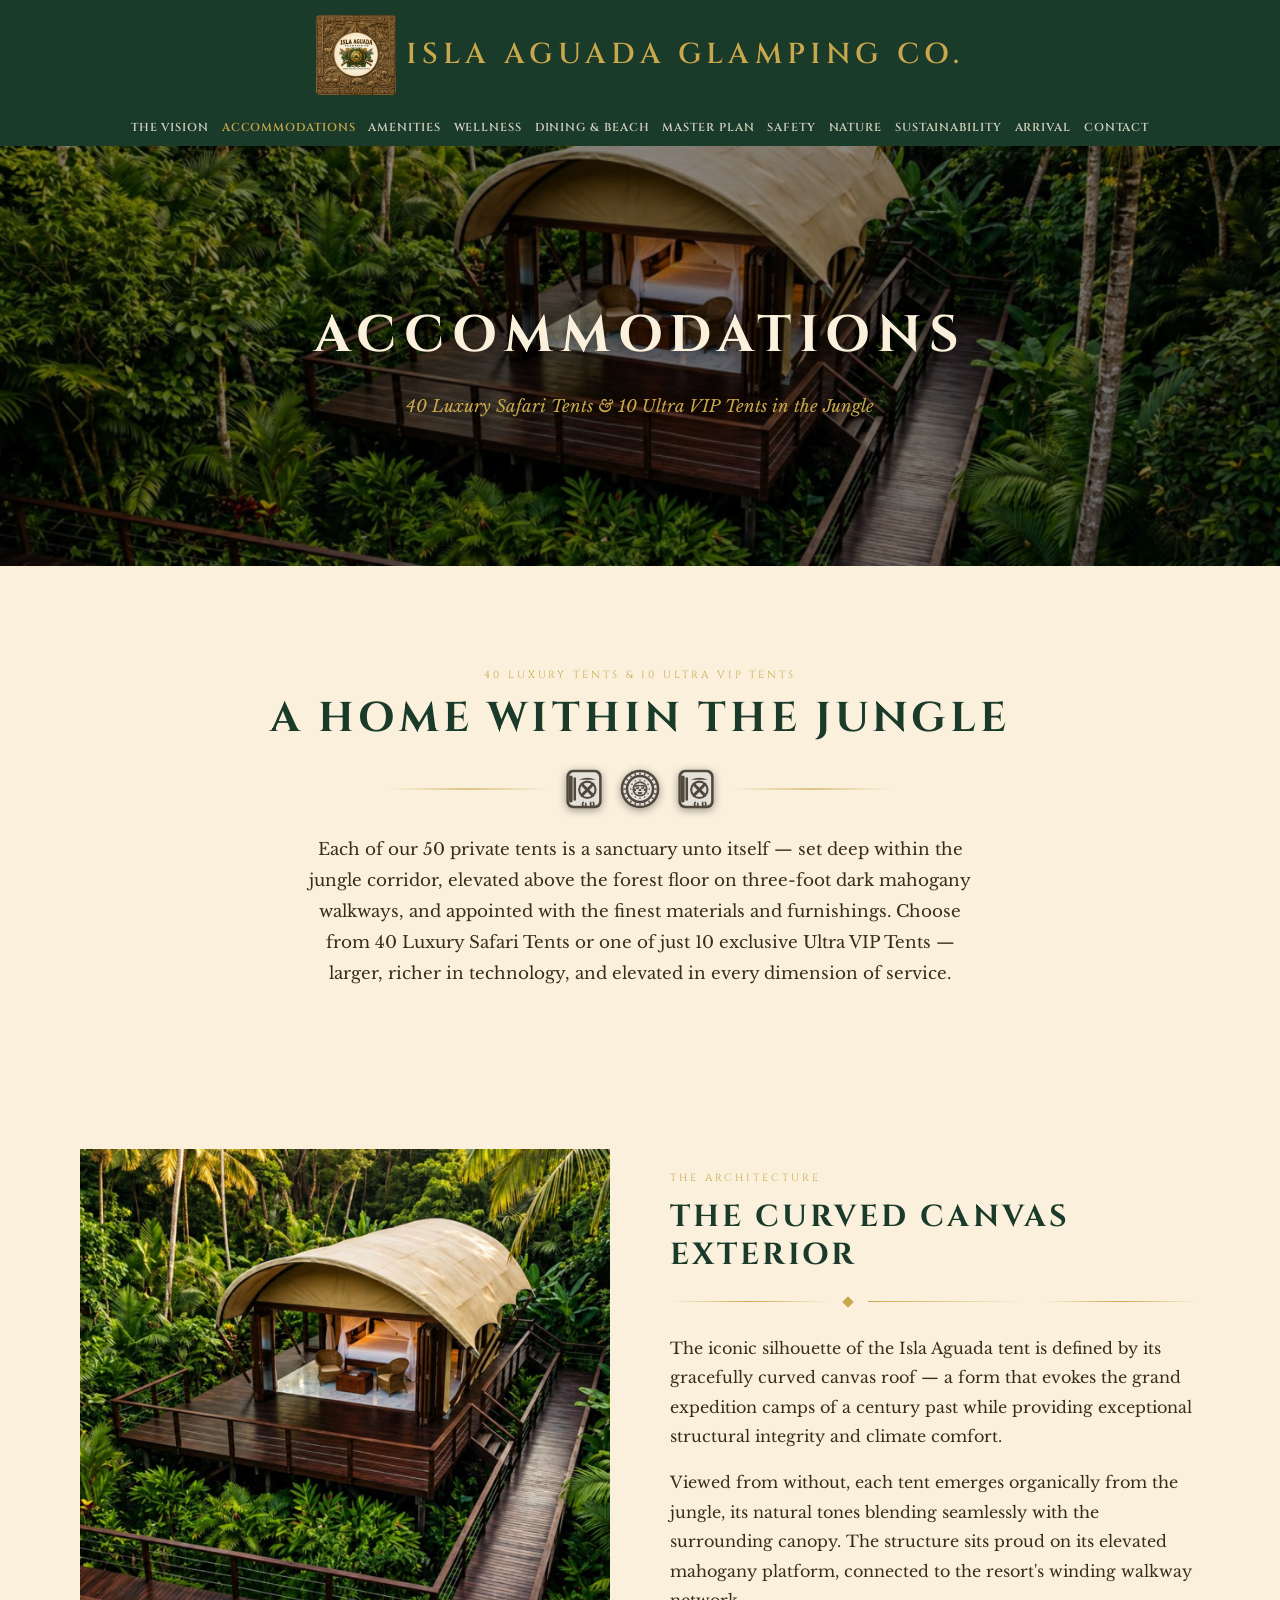
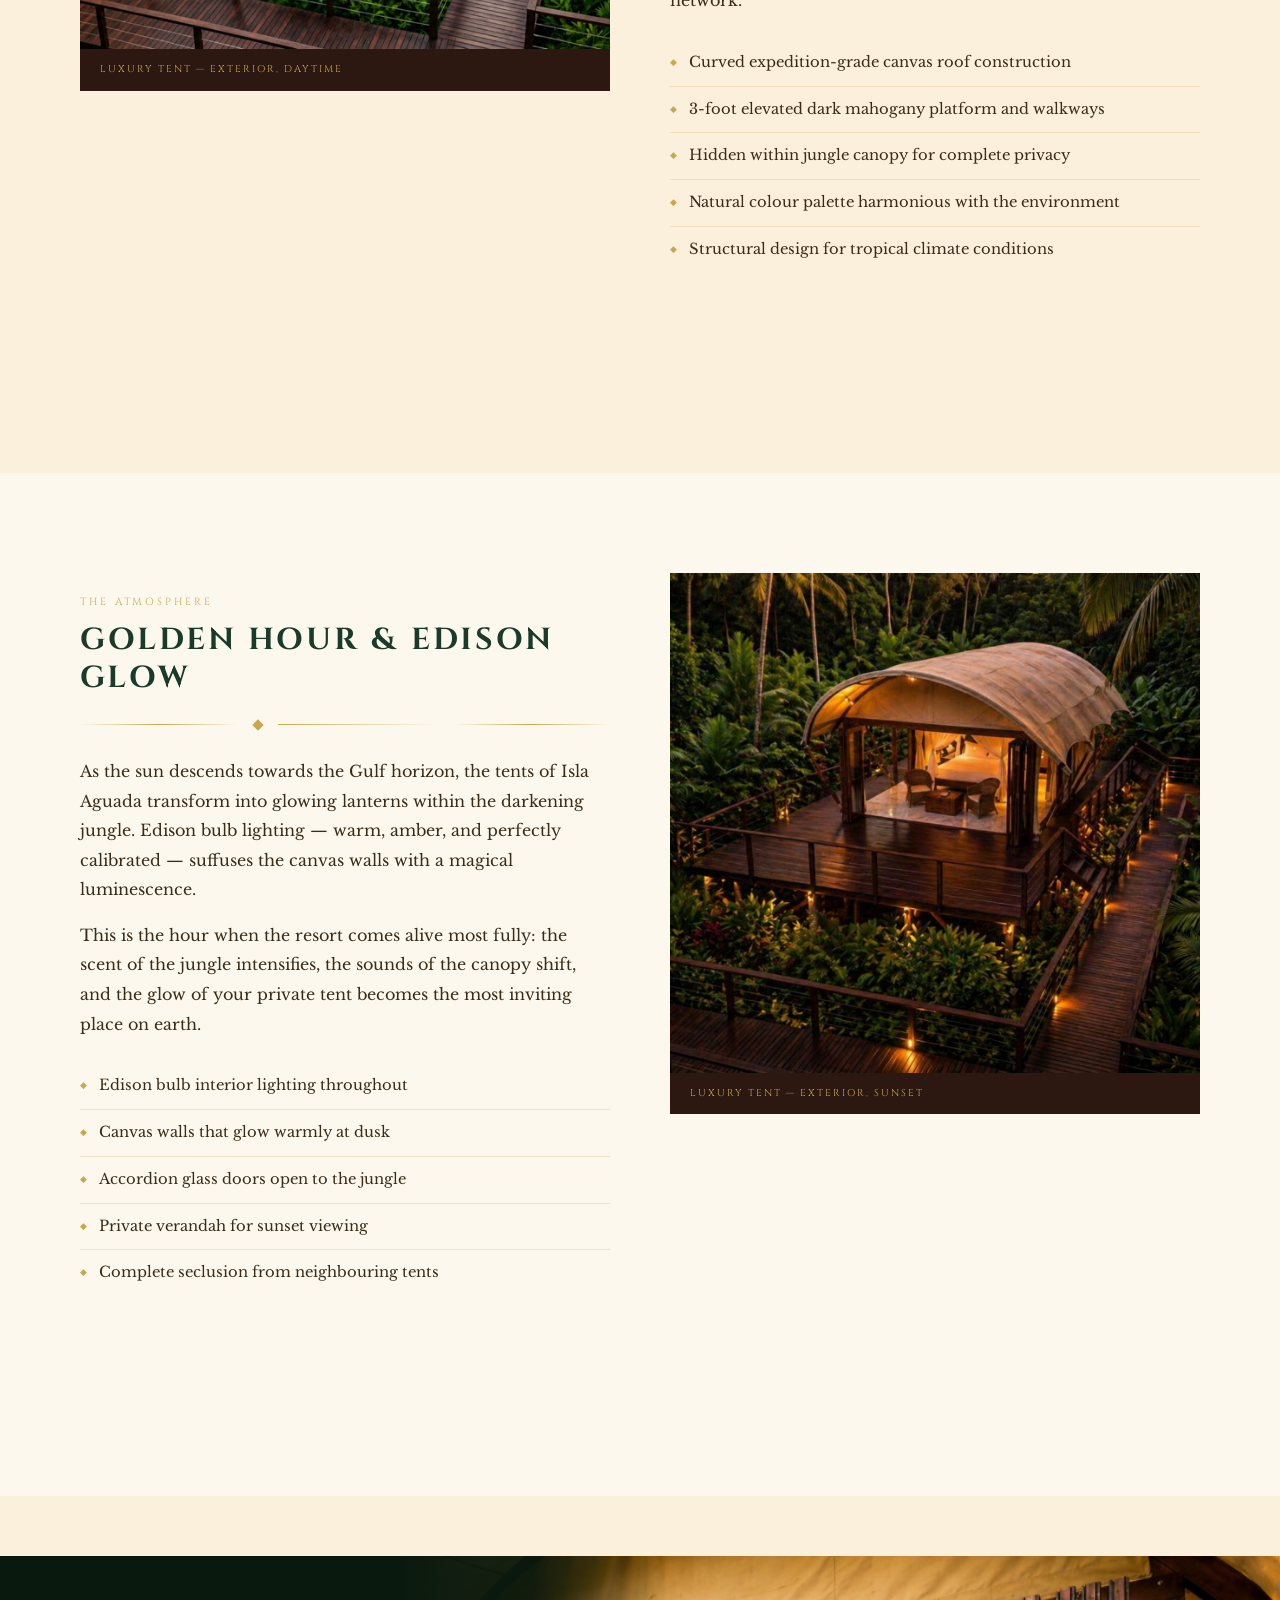
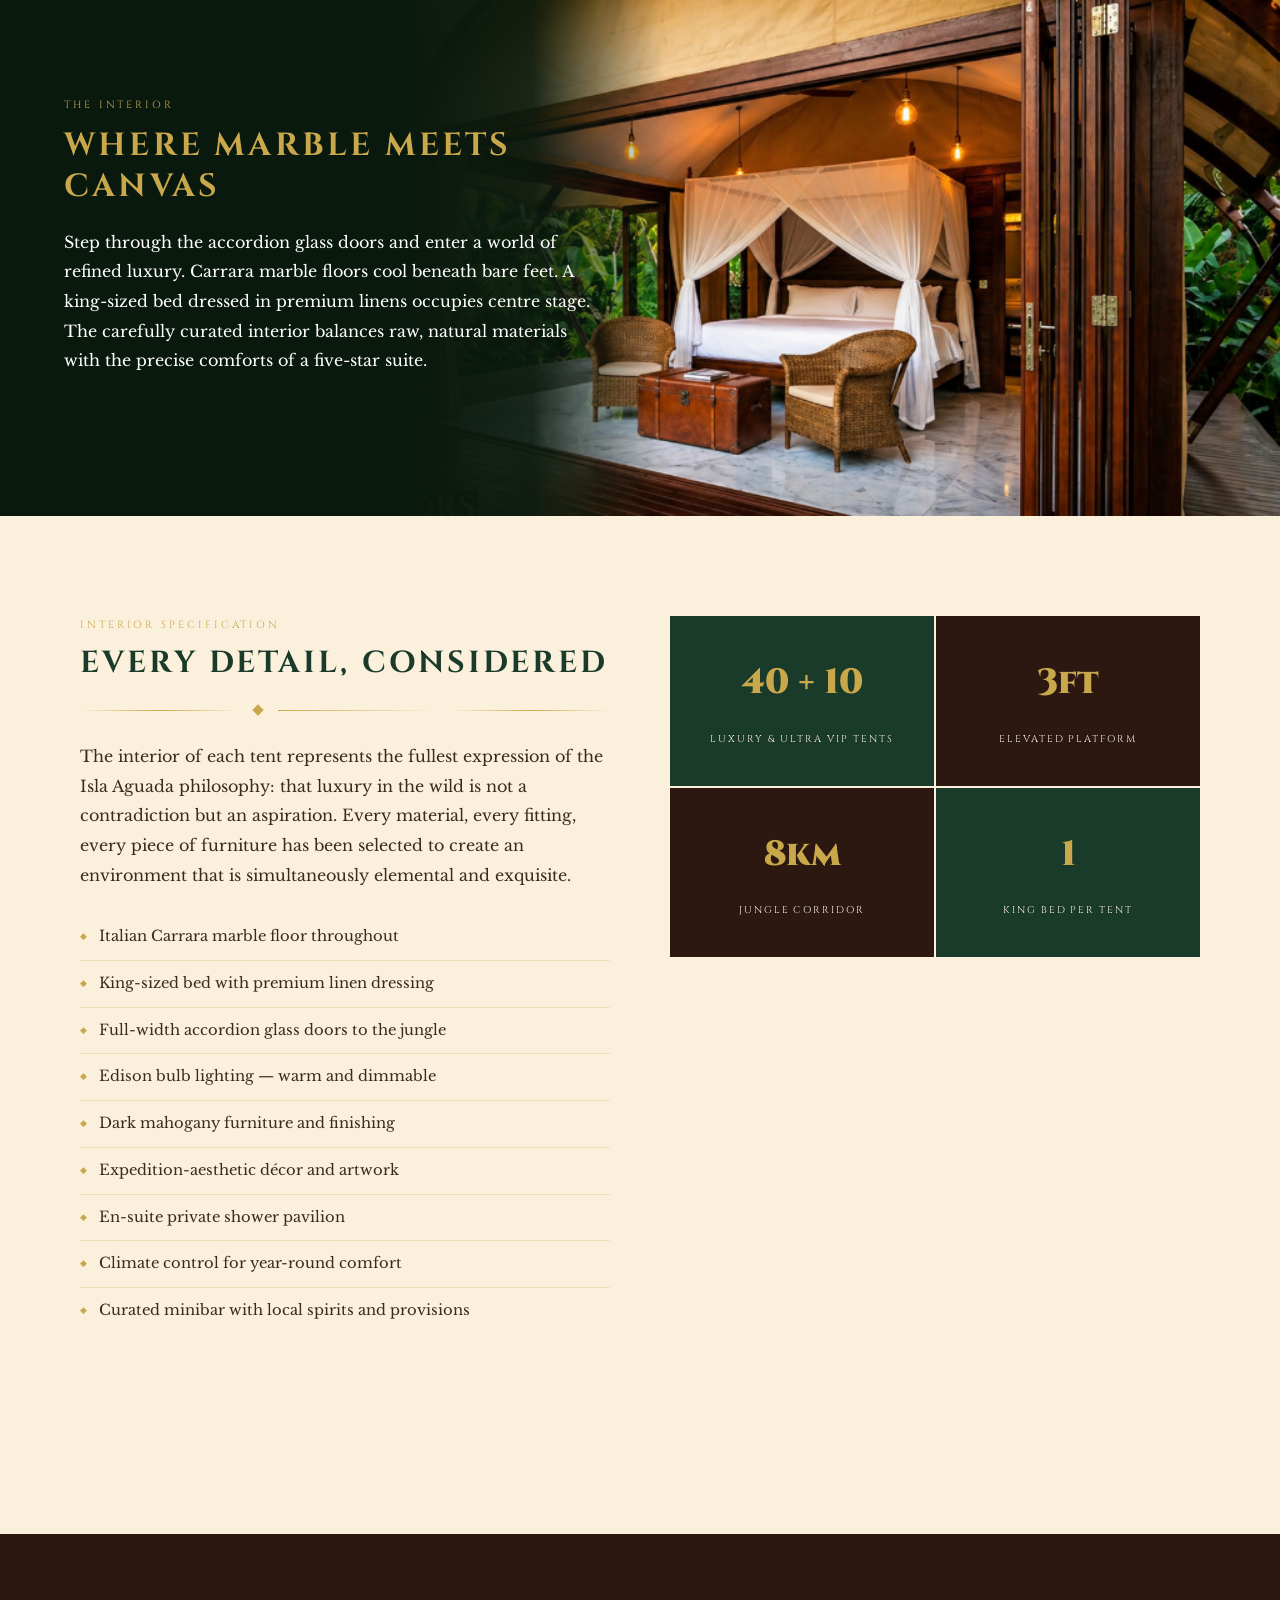
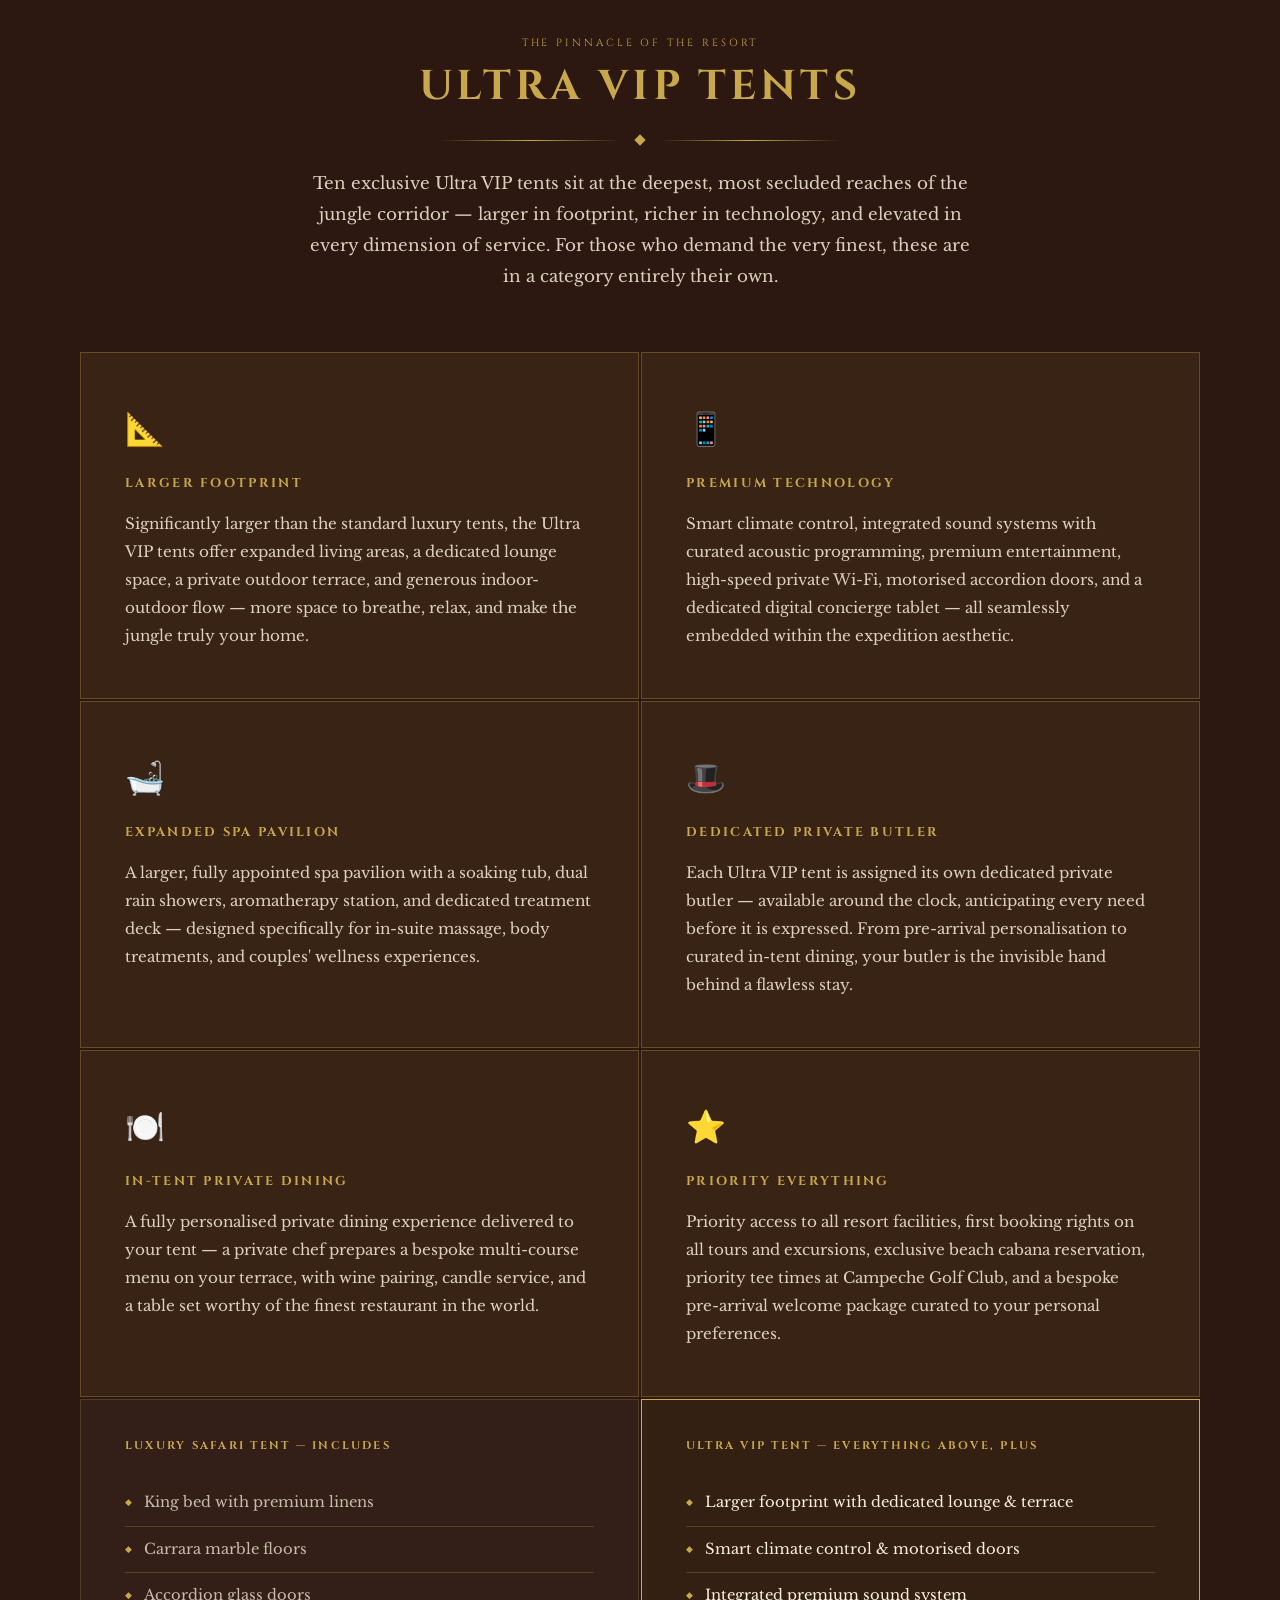
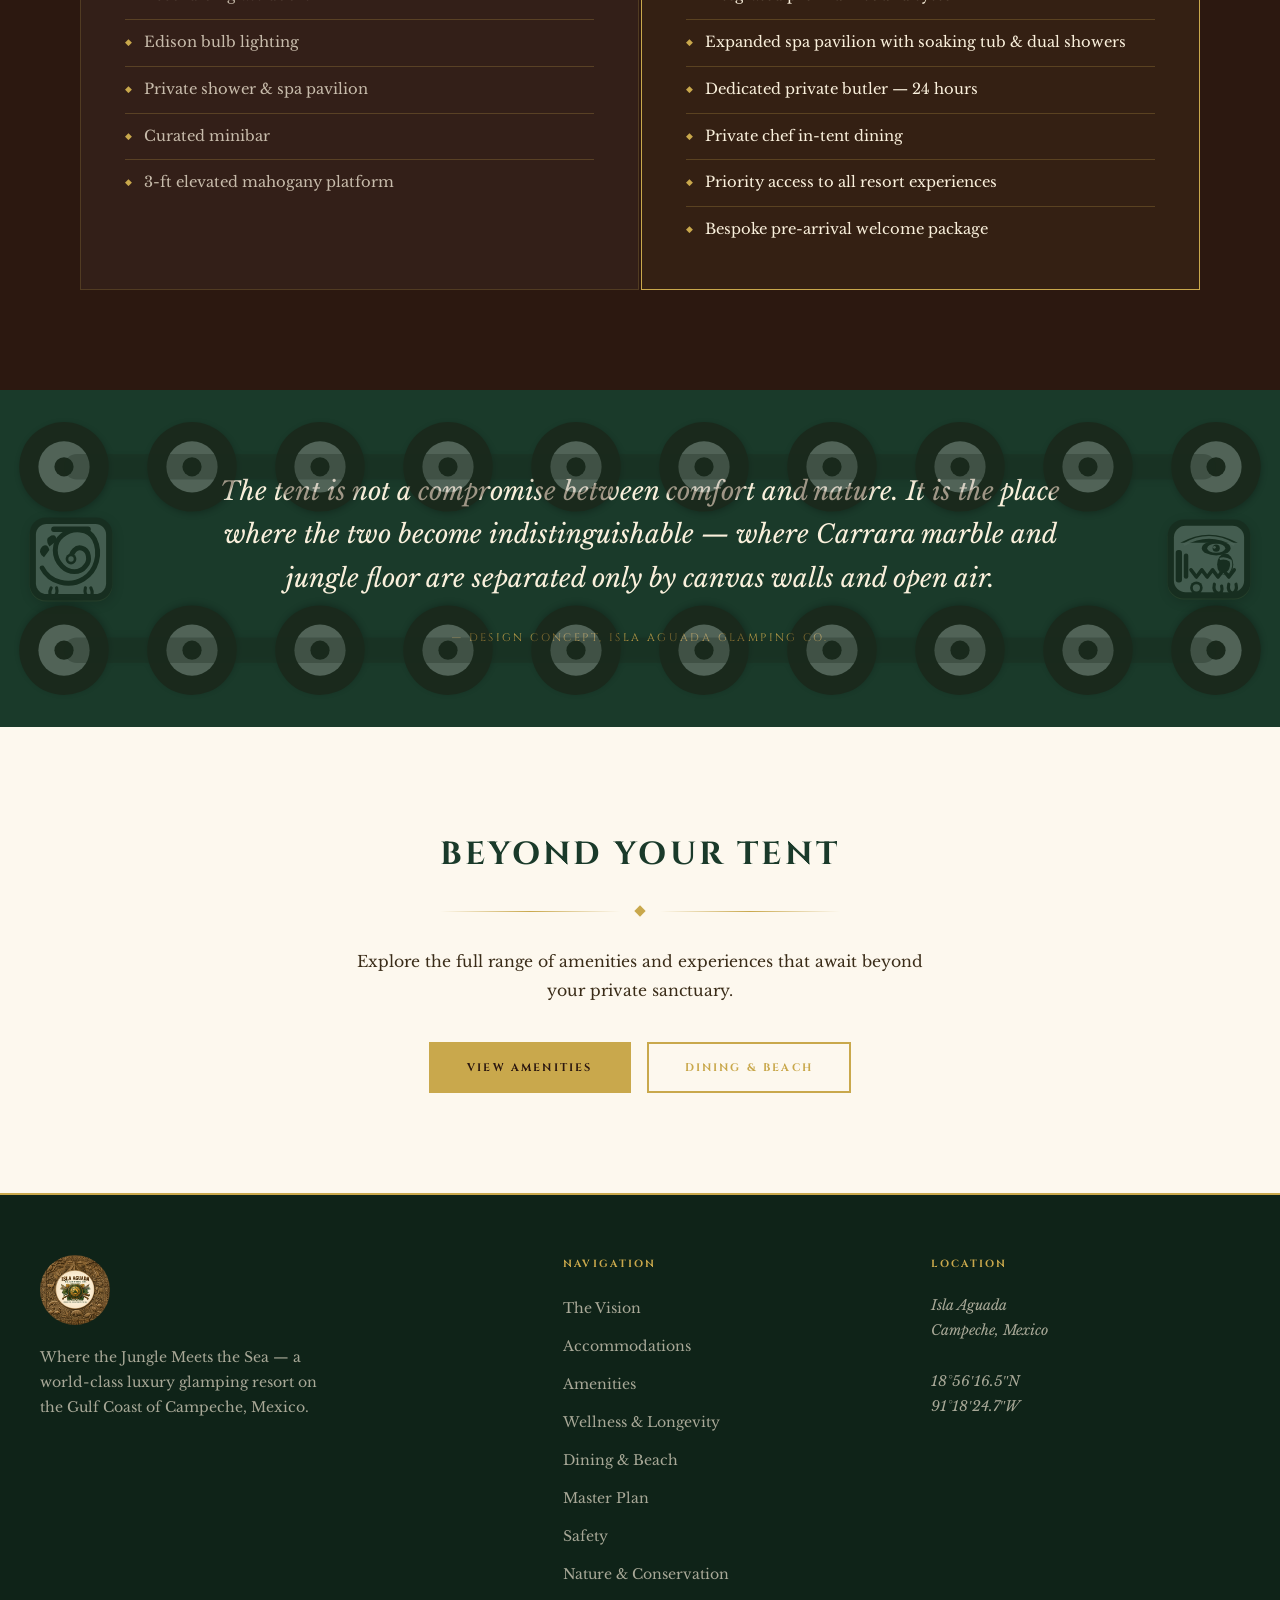
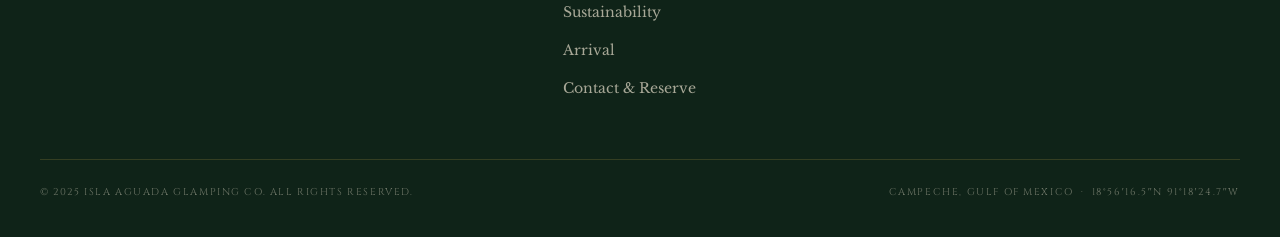
==== commit a981a2d9: "restore mobile nav dropdown" ====
--- a/accommodations.html
+++ b/accommodations.html
@@ -407,13 +407,16 @@
   <script>
     const toggle = document.getElementById('navToggle');
     const navLinks = document.getElementById('navLinks');
+    const navRow2 = document.querySelector('.nav-row-2');
     toggle.addEventListener('click', () => {
       const isOpen = navLinks.classList.toggle('open');
+      if (navRow2) navRow2.classList.toggle('open', isOpen);
       toggle.setAttribute('aria-expanded', isOpen);
     });
     navLinks.querySelectorAll('a').forEach(link => {
       link.addEventListener('click', () => {
         navLinks.classList.remove('open');
+        if (navRow2) navRow2.classList.remove('open');
         toggle.setAttribute('aria-expanded', 'false');
       });
     });
--- a/css/style.css
+++ b/css/style.css
@@ -136,7 +136,7 @@
 
 .nav-links li a {
   font-family: var(--font-heading);
-  font-size: clamp(0.44rem, 0.6vw, 0.56rem);
+  font-size: clamp(0.7rem, 0.9vw, 0.85rem);
   font-weight: 600;
   letter-spacing: 0.08em;
   text-transform: uppercase;
@@ -178,65 +178,81 @@
   .site-nav { overflow: visible; }
 
   .nav-row-1 {
+    position: relative;
     height: 70px;
     padding: 0 16px;
-  }
-
-  .nav-logo img  { height: 52px; width: 52px; }
-  .nav-logo-text { font-size: 0.82rem; letter-spacing: 0.14em; }
+    justify-content: flex-start;
+  }
+
+  .nav-row-2 {
+    display: none;
+  }
+
+  .nav-row-2.open {
+    display: block;
+    position: absolute;
+    top: 70px;
+    left: 0;
+    right: 0;
+    background-color: var(--jungle-green);
+    border-top: 1px solid rgba(201, 168, 76, 0.3);
+    border-bottom: 2px solid var(--aged-gold);
+    z-index: 999;
+    box-shadow: 0 8px 32px rgba(0,0,0,0.4);
+  }
+
+  .nav-logo {
+    position: absolute;
+    left: 16px;
+    top: 50%;
+    transform: translateY(-50%);
+    gap: 8px;
+  }
+
+  .nav-logo img  {
+    height: 36px;
+    width: 36px;
+    object-fit: cover;
+    border-radius: 50%;
+  }
+  .nav-logo-text {
+    font-size: 0.66rem;
+    letter-spacing: 0.12em;
+    white-space: normal;
+    line-height: 1.1;
+  }
 
   /* Show hamburger */
   .nav-toggle {
     display: flex;
-    margin-left: auto;
-  }
-
-  /* Hide the links list — becomes a dropdown below the bar */
-  .nav-links {
-    display: none;
     position: absolute;
-    top: 70px;
-    left: 0; right: 0;
-    flex-direction: column;
-    align-items: flex-start;
-    justify-content: flex-start;
-    height: auto;
-    overflow: visible;
-    background-color: var(--jungle-green);
-    border-top: 1px solid rgba(201, 168, 76, 0.3);
-    border-bottom: 2px solid var(--aged-gold);
-    padding: 8px 0;
-    z-index: 999;
-    box-shadow: 0 8px 32px rgba(0,0,0,0.4);
-  }
-
-  /* Open state */
-  .nav-links.open { display: flex; }
-
-  /* Dot separators: hide on mobile */
-  /* dot separators removed */
-
-  /* Full-width list items */
-  .nav-links li { width: 100%; height: auto; flex-shrink: 0; }
-
-  /* Full-width link rows */
-  .nav-links li a {
-    height: auto;
-    padding: 13px 24px;
-    font-size: 0.72rem;
-    letter-spacing: 0.1em;
-    border-bottom: 1px solid rgba(201, 168, 76, 0.12);
-    display: block;
-  }
-
-  /* No underline animation on mobile */
-  .nav-links li a::after { display: none; }
+    right: 16px;
+    top: 50%;
+    transform: translateY(-50%);
+  }
+
+  /* Animate burger into X when menu is open */
+  .nav-toggle span {
+    transform-origin: center;
+  }
+
+  .nav-toggle[aria-expanded="true"] span:nth-child(1) {
+    transform: translateY(7px) rotate(45deg);
+  }
+
+  .nav-toggle[aria-expanded="true"] span:nth-child(2) {
+    opacity: 0;
+  }
+
+  .nav-toggle[aria-expanded="true"] span:nth-child(3) {
+    transform: translateY(-7px) rotate(-45deg);
+  }
 }
 
 /* ── Very small screens ── */
 @media (max-width: 380px) {
-  .nav-logo-text { display: none; }
-  .nav-logo img  { height: 32px; }
+  .nav-logo img  { height: 32px; width: 32px; }
+  .nav-logo-text { font-size: 0.58rem; letter-spacing: 0.1em; }
 }
 
 /* =====================================================
@@ -1486,11 +1502,7 @@
 
 .pull-quote blockquote::before,
 .pull-quote blockquote::after {
-  content: '"';
-  color: var(--aged-gold);
-  font-size: 3rem;
-  line-height: 0;
-  vertical-align: -0.4em;
+  content: '';
 }
 
 .pull-quote cite {
--- a/css/responsive-patch.css
+++ b/css/responsive-patch.css
@@ -114,6 +114,23 @@
   #hurricanes div[style*="grid-template-columns: 1fr 1fr"] {
     gap: 32px !important;
   }
+
+  /* ── Homepage icon pillars: reduce to 2x2 on tablet ── */
+  .icon-pillars-row {
+    display: grid !important;
+    grid-template-columns: 1fr 1fr !important;
+    gap: 0 !important;
+    padding: 40px 0 36px !important;
+  }
+
+  .icon-pillars-item {
+    padding: 0 24px 32px !important;
+  }
+
+  .icon-pillars-item:nth-child(2),
+  .icon-pillars-item:nth-child(4) {
+    border-right: none !important;
+  }
 }
 
 
@@ -192,6 +209,24 @@
     height: 240px;
     object-position: left bottom;
   }
+
+  /* ── Homepage icon pillars: stack on mobile ── */
+  .icon-pillars-row {
+    display: flex !important;
+    flex-direction: column !important;
+    padding: 28px 0 24px !important;
+  }
+
+  .icon-pillars-item {
+    border-right: none !important;
+    border-bottom: 1px solid rgba(201,168,76,0.3) !important;
+    padding: 0 18px 24px !important;
+  }
+
+  .icon-pillars-item:last-child {
+    border-bottom: none !important;
+    padding-bottom: 0 !important;
+  }
 }
 
 
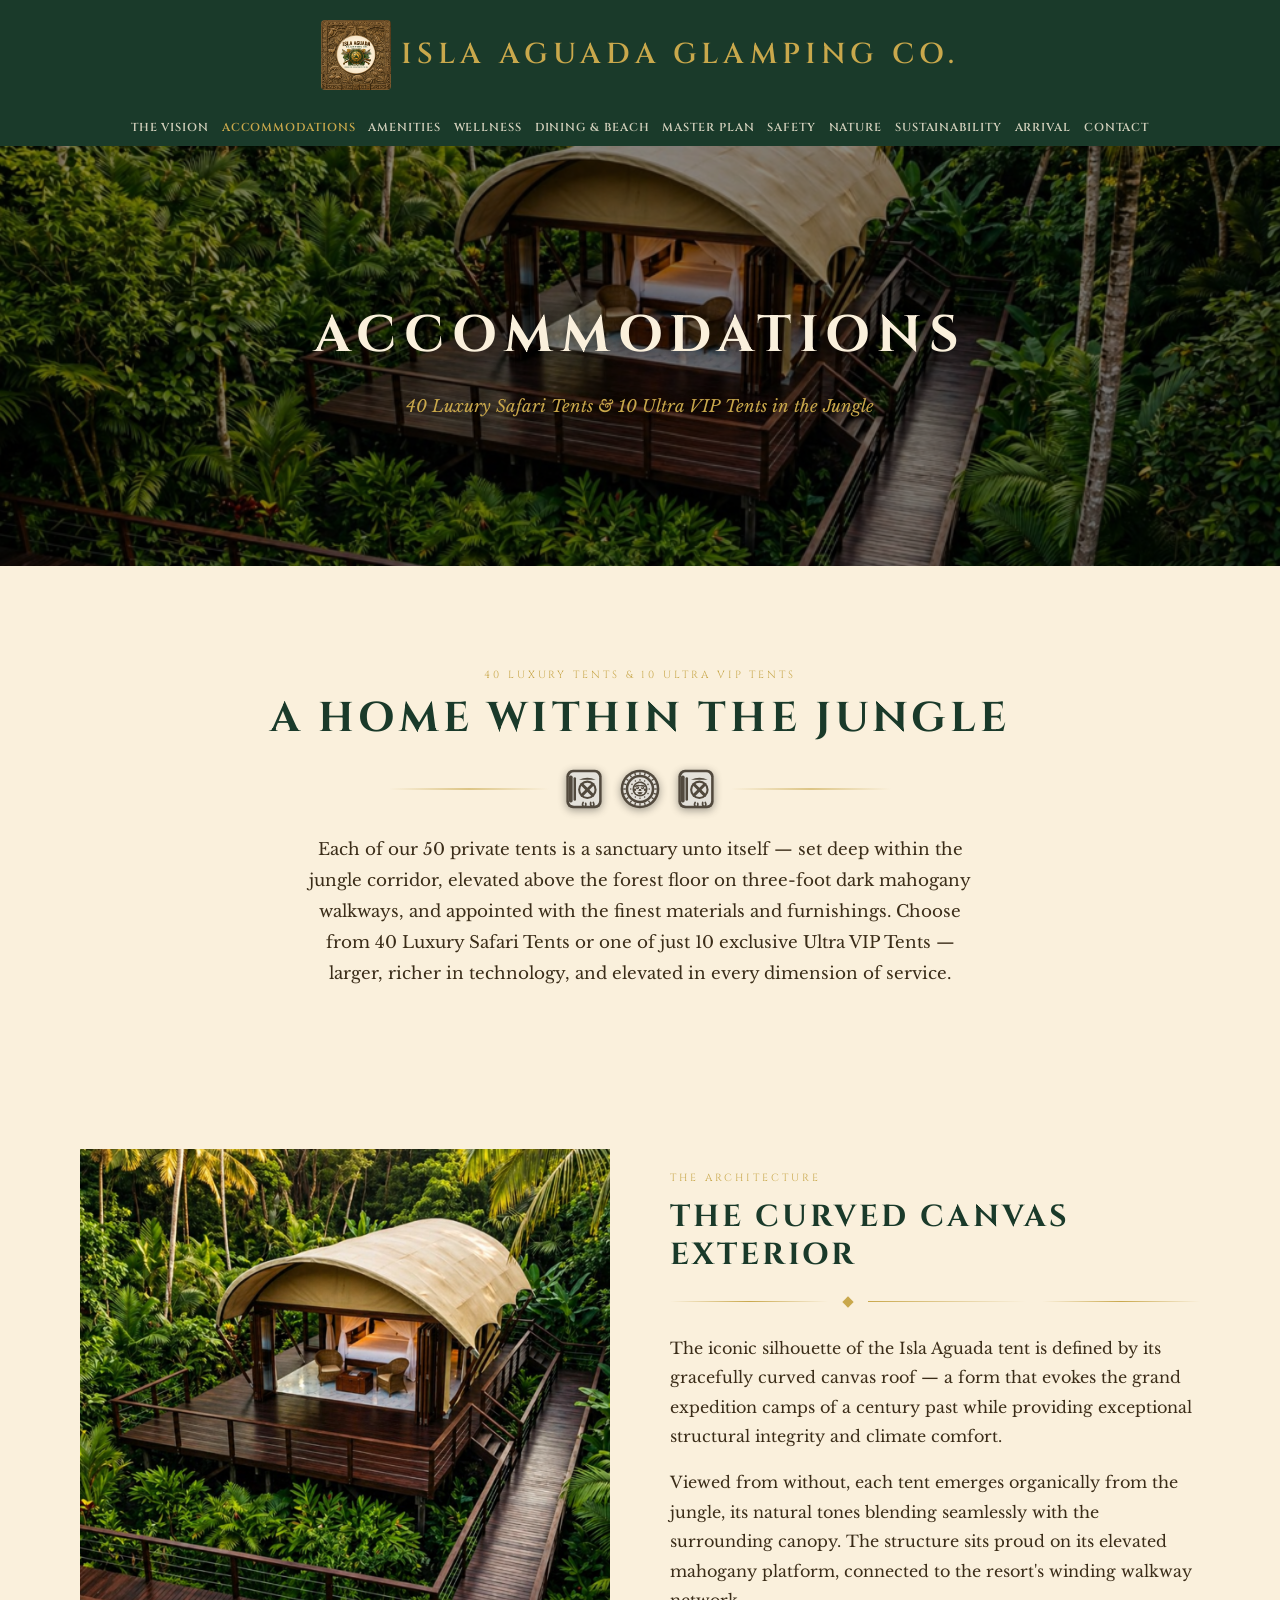
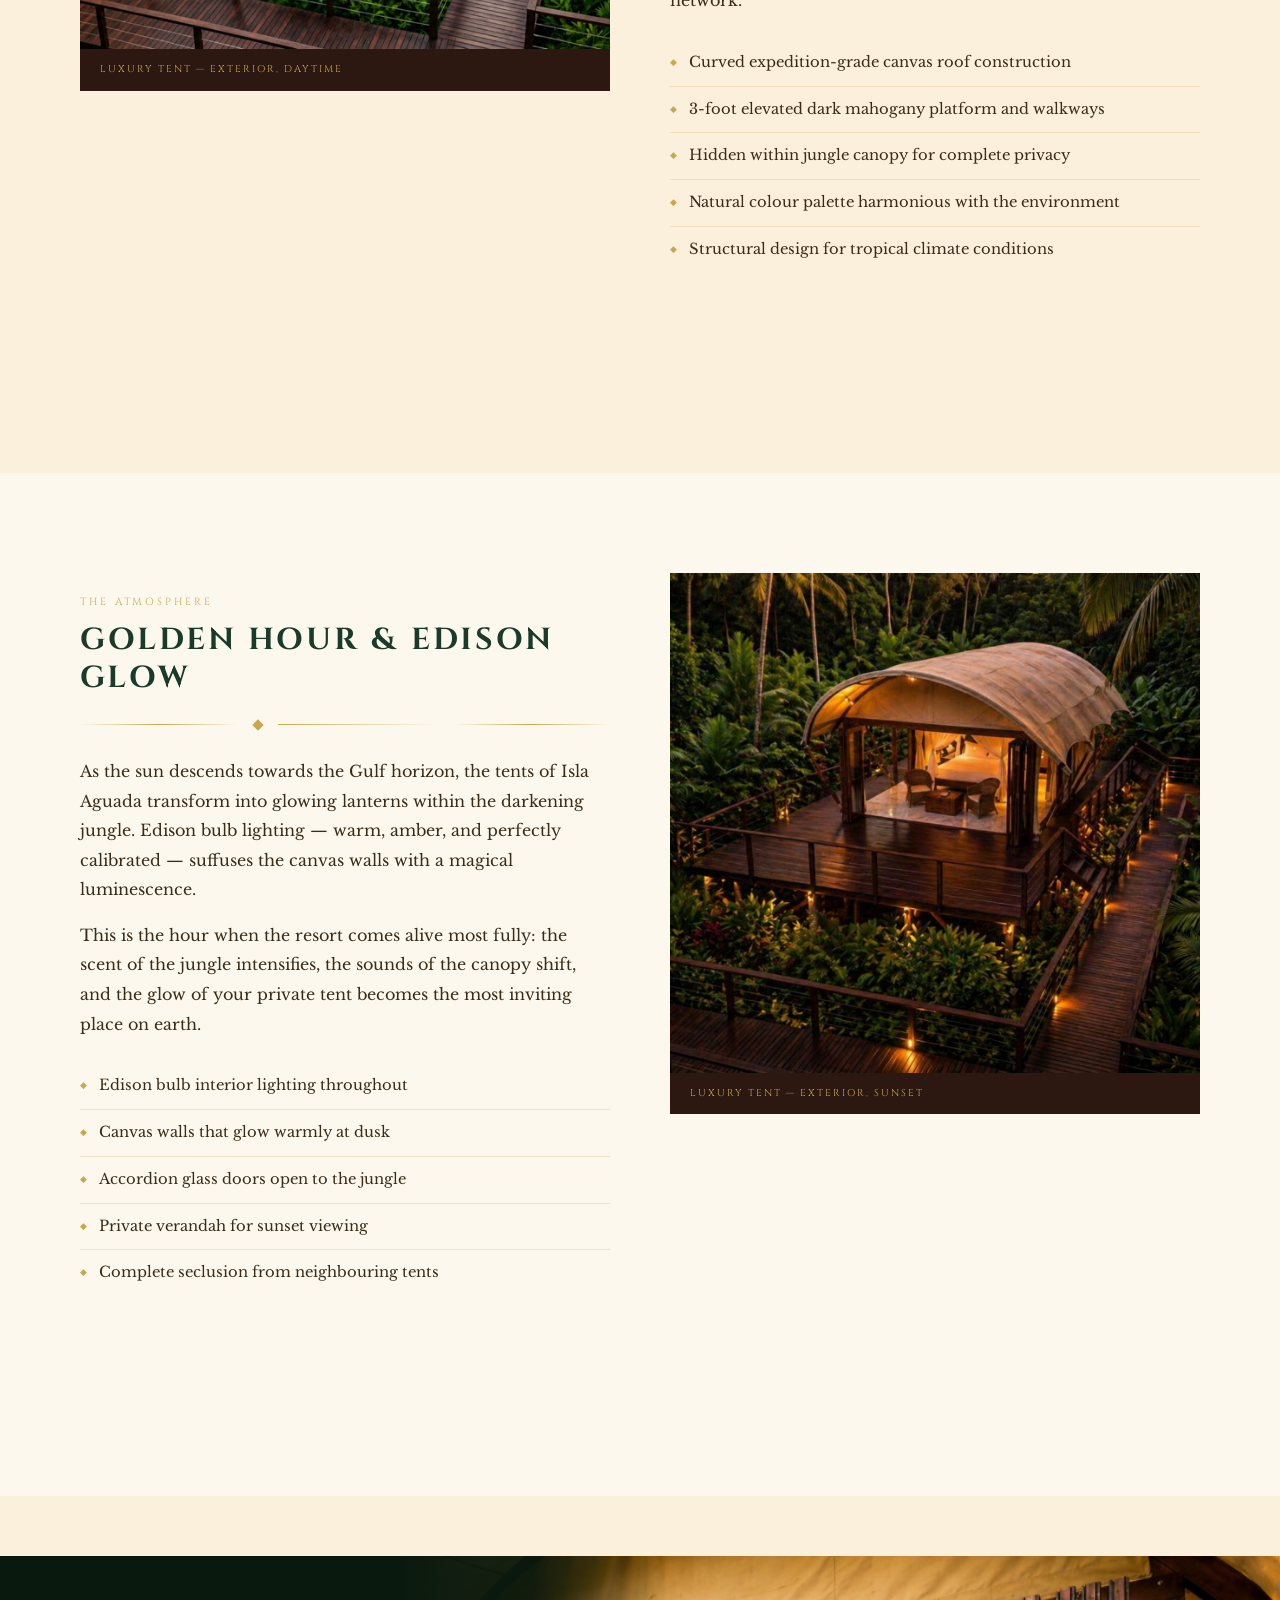
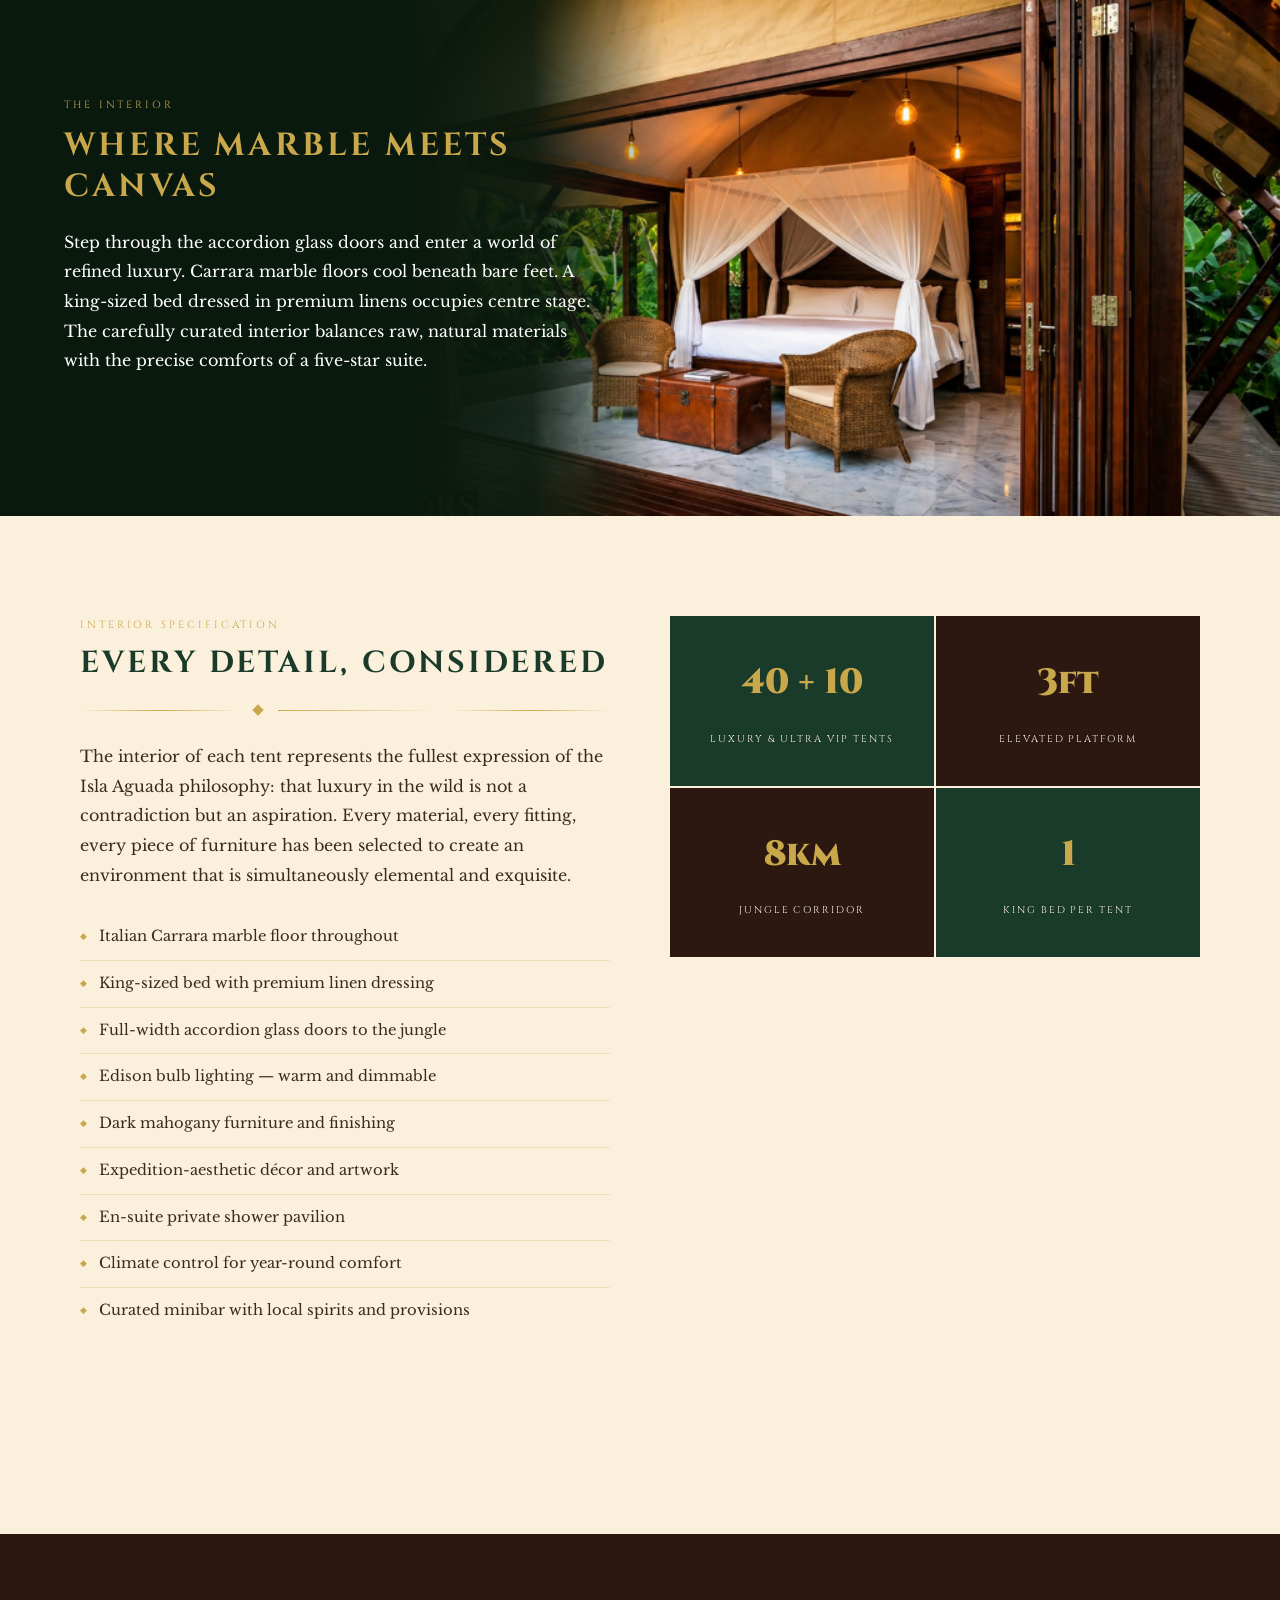
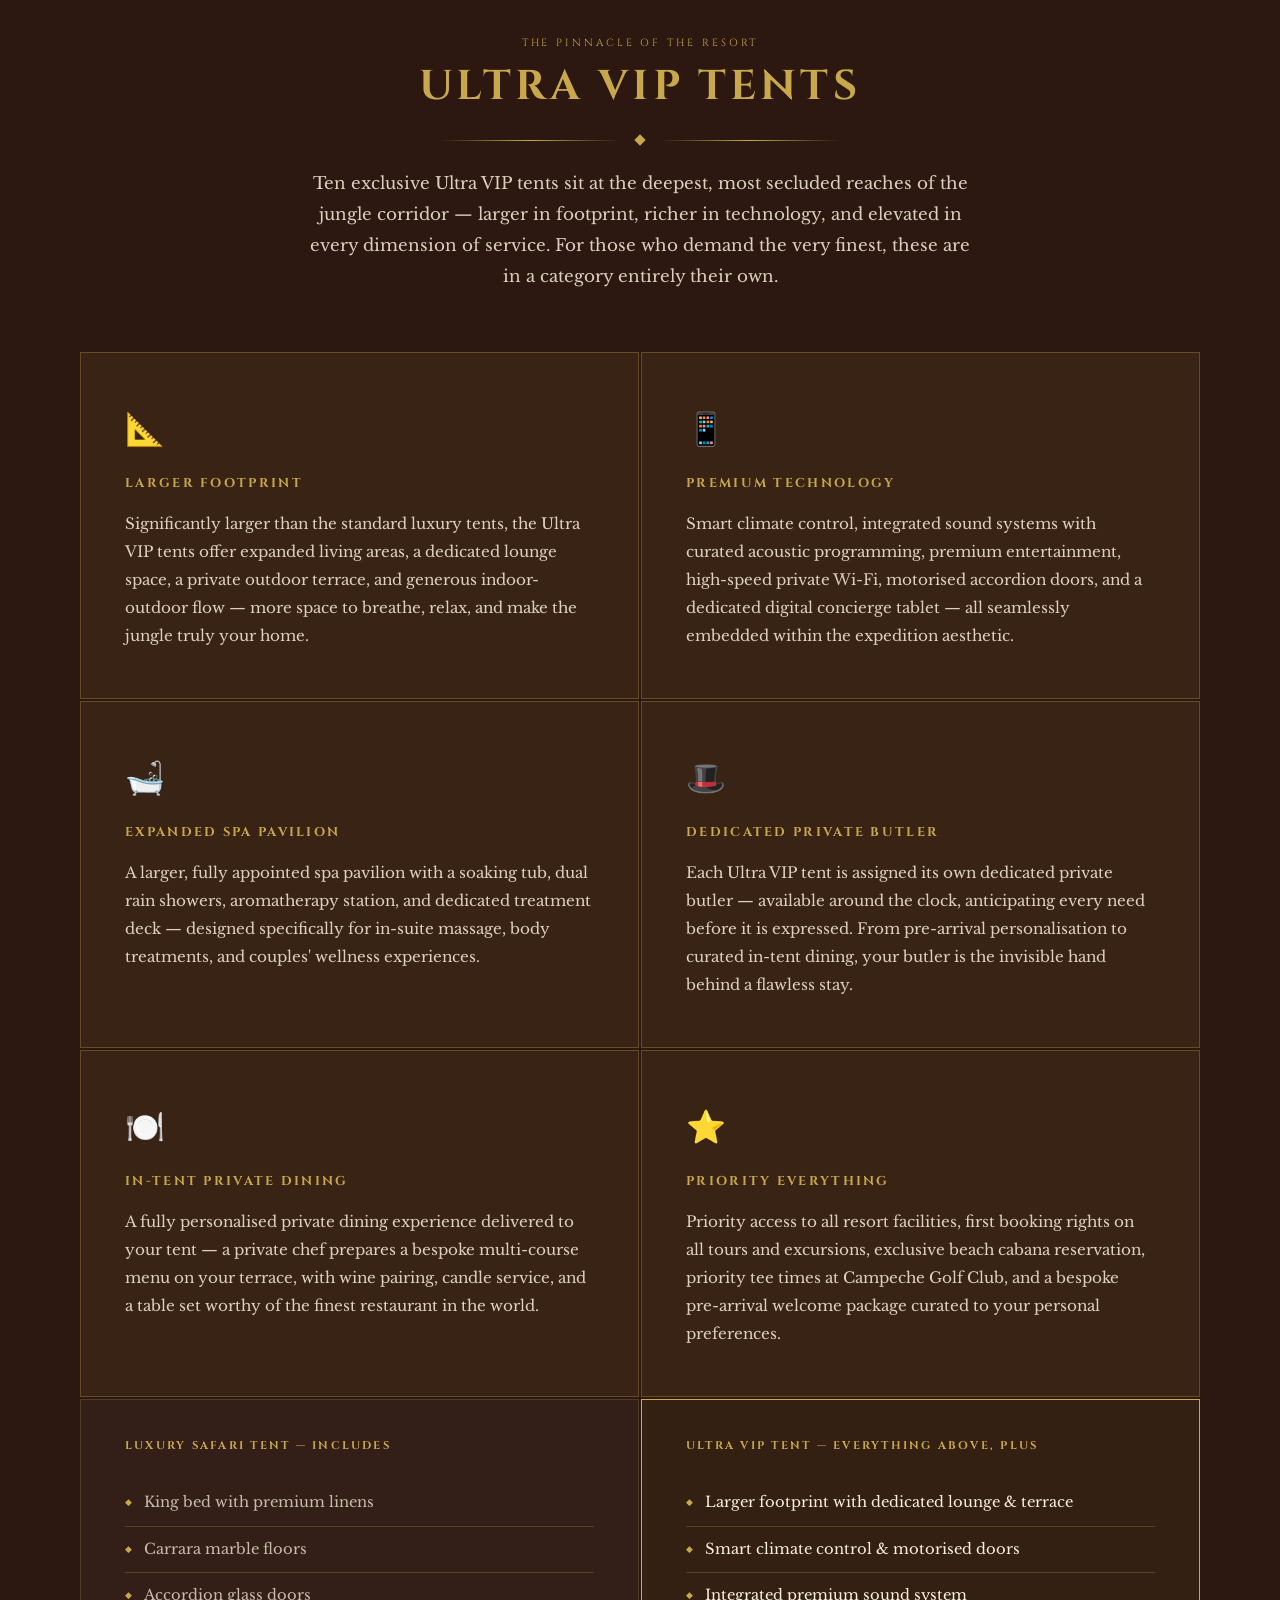
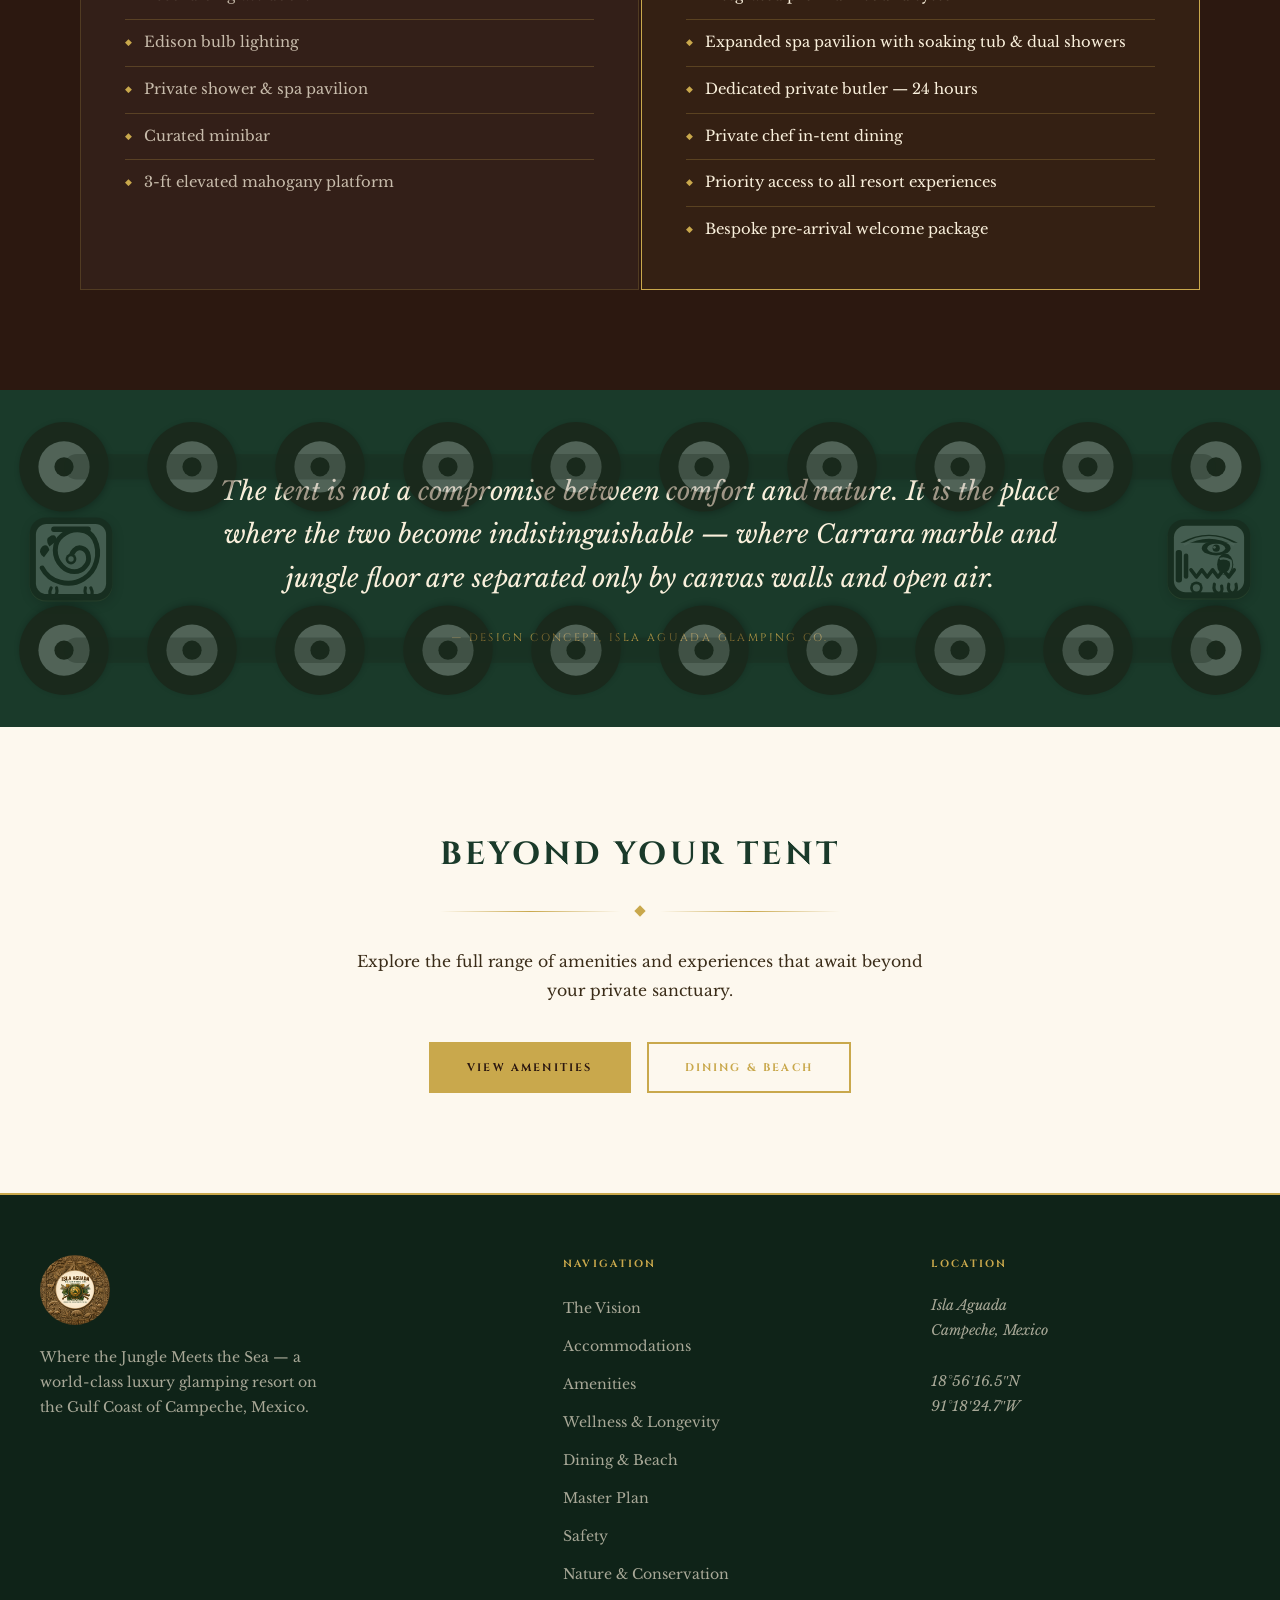
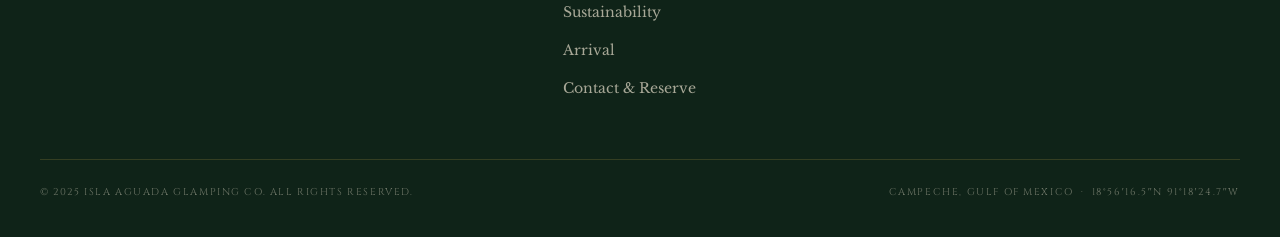
==== commit a61c162b: "Add Meta Pixel tracking" ====
--- a/accommodations.html
+++ b/accommodations.html
@@ -8,6 +8,14 @@
   <link rel="stylesheet" href="css/style.css" />
   <link rel="stylesheet" href="css/responsive-patch.css" />
   <link rel="stylesheet" href="css/mayan-glyphs.css" />
+  <!-- Meta Pixel Code -->
+  <script>
+    !function(f,b,e,v,n,t,s){if(f.fbq)return;n=f.fbq=function(){n.callMethod?n.callMethod.apply(n,arguments):n.queue.push(arguments)};if(!f._fbq)f._fbq=n;n.push=n;n.loaded=!0;n.version="2.0";n.queue=[];t=b.createElement(e);t.async=!0;t.src=v;s=b.getElementsByTagName(e)[0];s.parentNode.insertBefore(t,s)}(window, document,"script","https://connect.facebook.net/en_US/fbevents.js");
+    fbq("init", "1401631211994314");
+    fbq("track", "PageView");
+  </script>
+  <noscript><img height="1" width="1" style="display:none" src="https://www.facebook.com/tr?id=1401631211994314&ev=PageView&noscript=1" alt="" /></noscript>
+  <!-- End Meta Pixel Code -->
 </head>
 <body>
 
--- a/css/style.css
+++ b/css/style.css
@@ -179,26 +179,38 @@
 
   .nav-row-1 {
     position: relative;
-    height: 70px;
+    height: 90px;
     padding: 0 16px;
     justify-content: flex-start;
   }
 
   .nav-row-2 {
-    display: none;
-  }
-
-  .nav-row-2.open {
     display: block;
-    position: absolute;
-    top: 70px;
+    position: fixed;
+    top: 90px;
     left: 0;
     right: 0;
+    width: 100%;
+    height: calc(100vh - 90px);
     background-color: var(--jungle-green);
     border-top: 1px solid rgba(201, 168, 76, 0.3);
-    border-bottom: 2px solid var(--aged-gold);
+    box-shadow: 0 12px 32px rgba(0,0,0,0.45);
+    transform: translateY(-100%);
+    opacity: 0;
+    visibility: hidden;
+    transition: transform 0.32s ease, opacity 0.22s ease, visibility 0s linear 0.32s;
     z-index: 999;
-    box-shadow: 0 8px 32px rgba(0,0,0,0.4);
+    overflow-y: auto;
+    -webkit-overflow-scrolling: touch;
+    pointer-events: none;
+  }
+
+  .nav-row-2.open {
+    transform: translateY(0);
+    opacity: 1;
+    visibility: visible;
+    transition: transform 0.32s ease, opacity 0.22s ease;
+    pointer-events: auto;
   }
 
   .nav-logo {
@@ -210,13 +222,13 @@
   }
 
   .nav-logo img  {
-    height: 36px;
-    width: 36px;
+    height: 70px;
+    width: 70px;
     object-fit: cover;
     border-radius: 50%;
   }
   .nav-logo-text {
-    font-size: 0.66rem;
+    font-size: 0.72rem;
     letter-spacing: 0.12em;
     white-space: normal;
     line-height: 1.1;
@@ -247,11 +259,38 @@
   .nav-toggle[aria-expanded="true"] span:nth-child(3) {
     transform: translateY(-7px) rotate(-45deg);
   }
+
+  .nav-row-2 .nav-links {
+    display: flex;
+    flex-direction: column;
+    align-items: stretch;
+    justify-content: flex-start;
+    width: 100%;
+    height: auto;
+  }
+
+  .nav-row-2 .nav-links li {
+    width: 100%;
+    flex-shrink: 0;
+  }
+
+  .nav-row-2 .nav-links li a {
+    height: auto;
+    padding: 16px 24px;
+    font-size: 0.72rem;
+    letter-spacing: 0.1em;
+    border-bottom: 1px solid rgba(201, 168, 76, 0.12);
+    display: block;
+  }
+
+  .nav-row-2 .nav-links li a::after {
+    display: none;
+  }
 }
 
 /* ── Very small screens ── */
 @media (max-width: 380px) {
-  .nav-logo img  { height: 32px; width: 32px; }
+  .nav-logo img  { height: 70px; width: 70px; }
   .nav-logo-text { font-size: 0.58rem; letter-spacing: 0.1em; }
 }
 
--- a/css/responsive-patch.css
+++ b/css/responsive-patch.css
@@ -23,7 +23,7 @@
 
 /* NAV LOGO — hard override, nothing touches this */
 .nav-logo img {
-  height: 80px !important;
+  height: 70px !important;
   width: auto !important;
   max-width: none !important;
 }
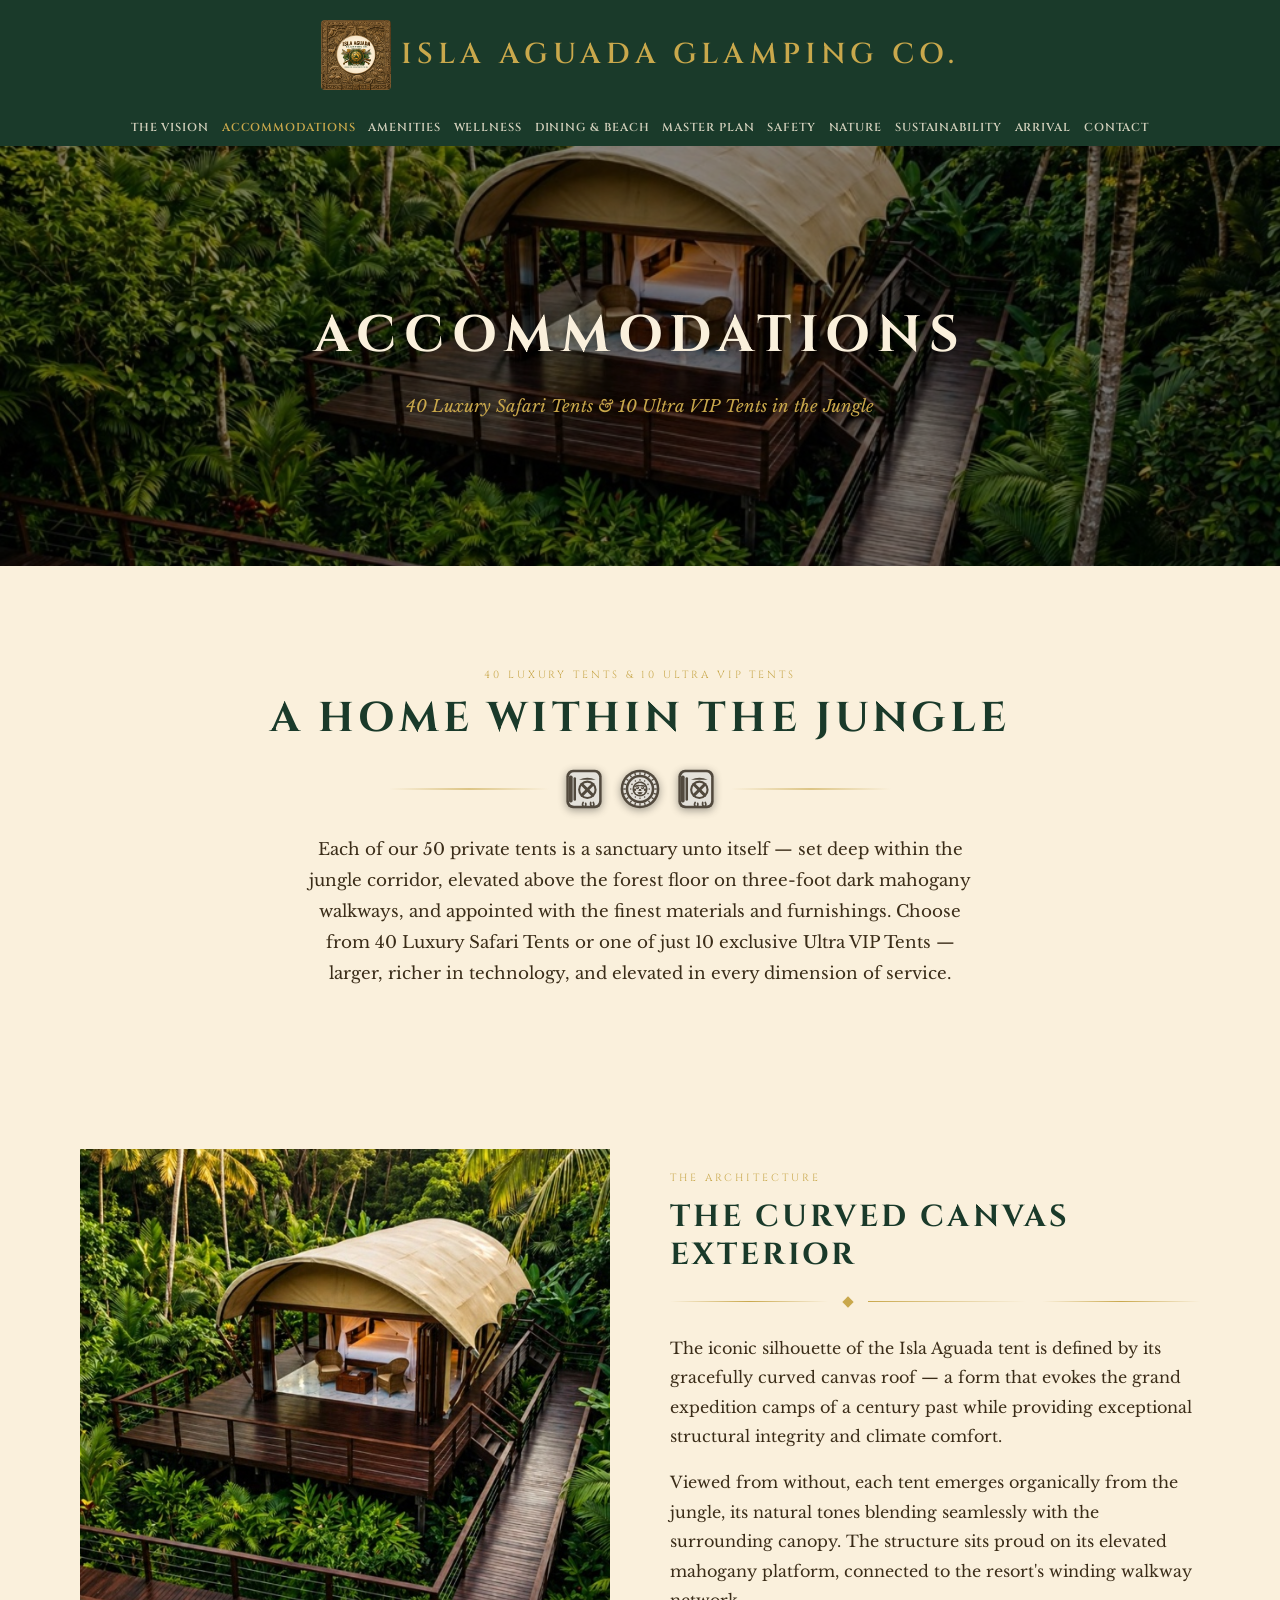
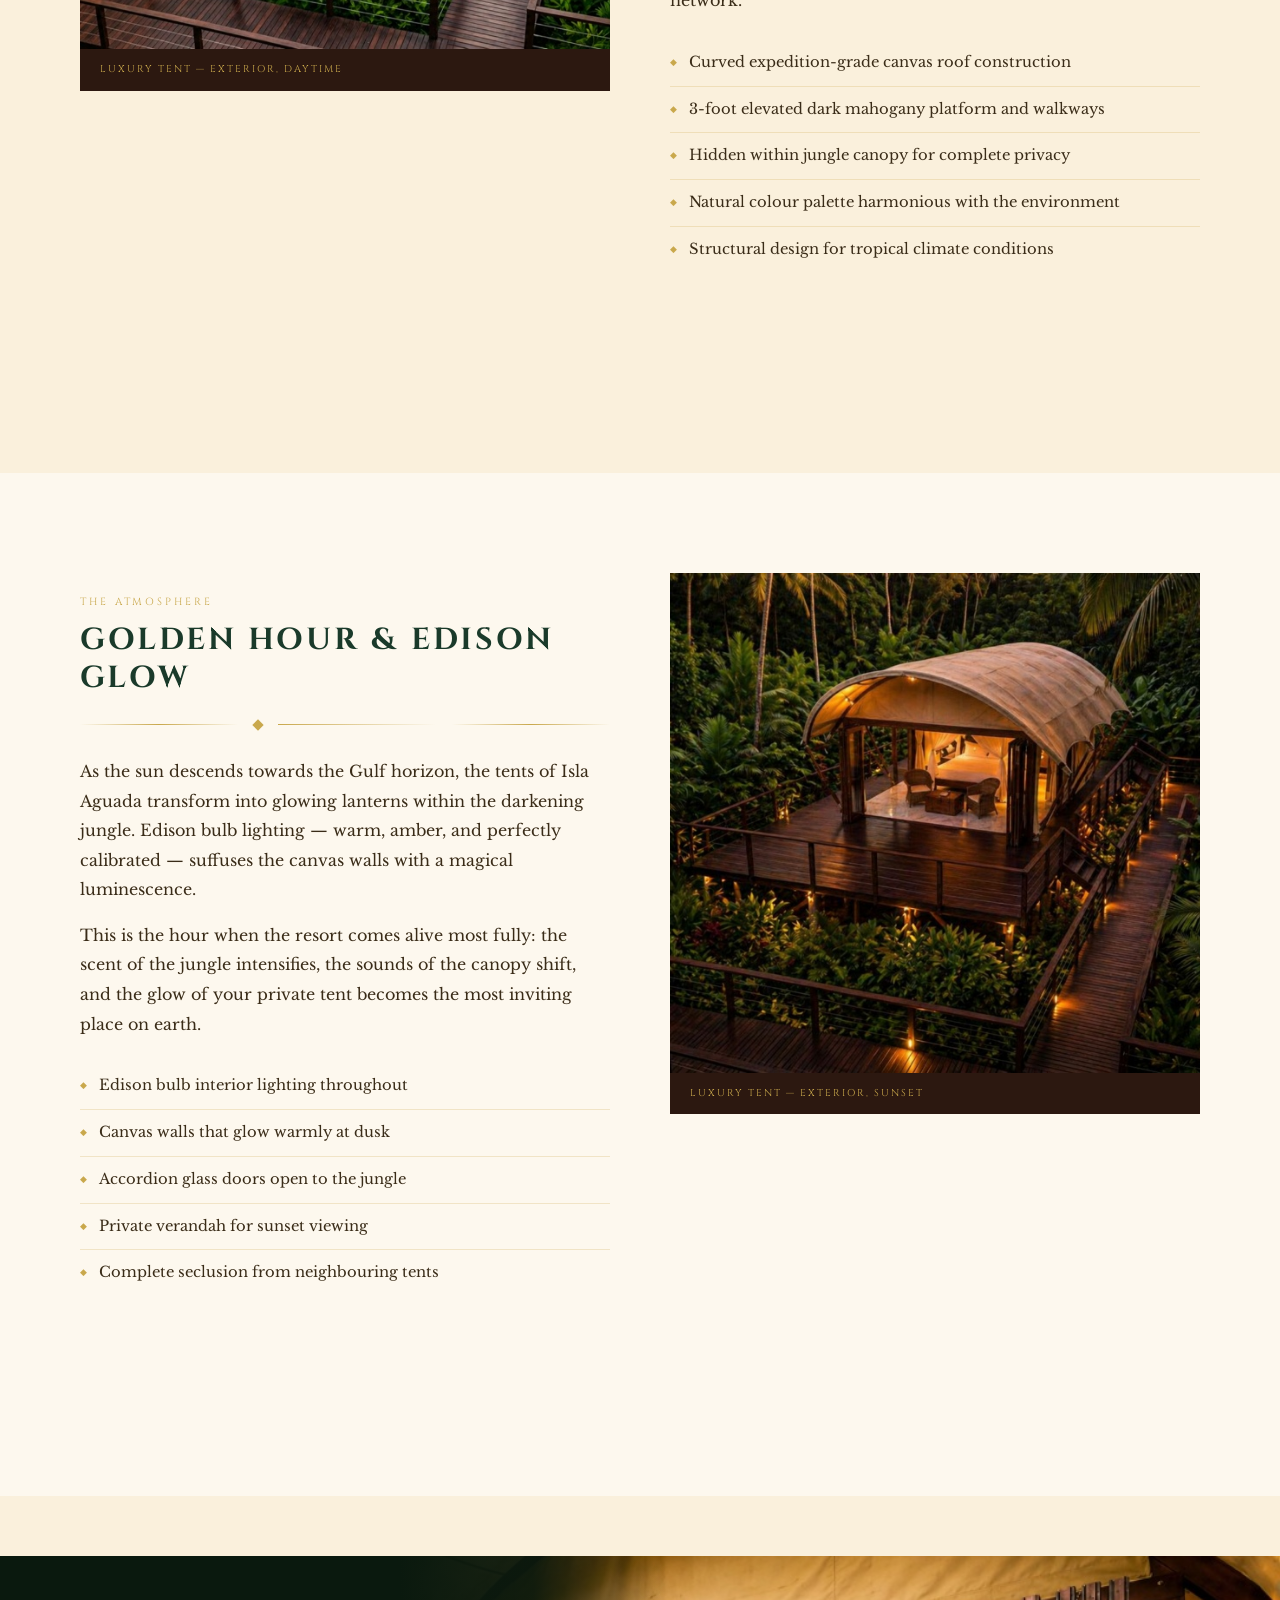
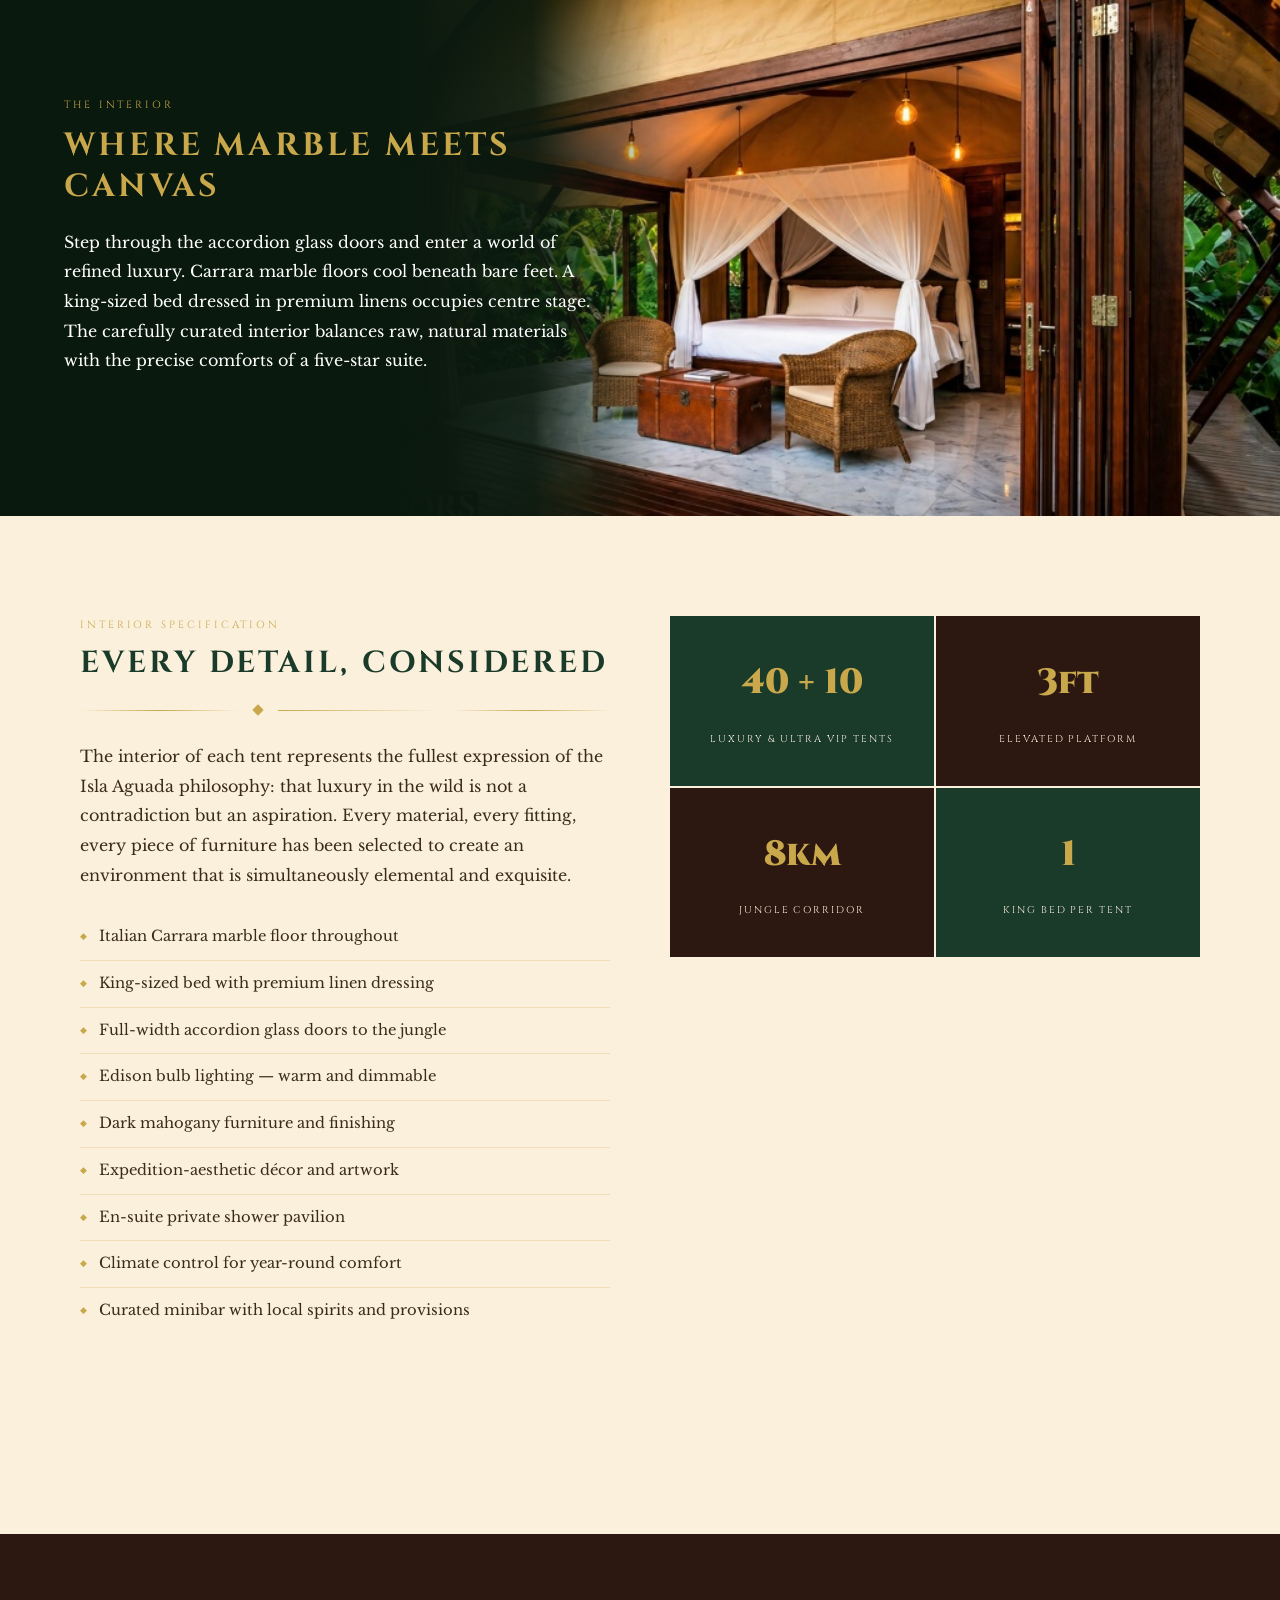
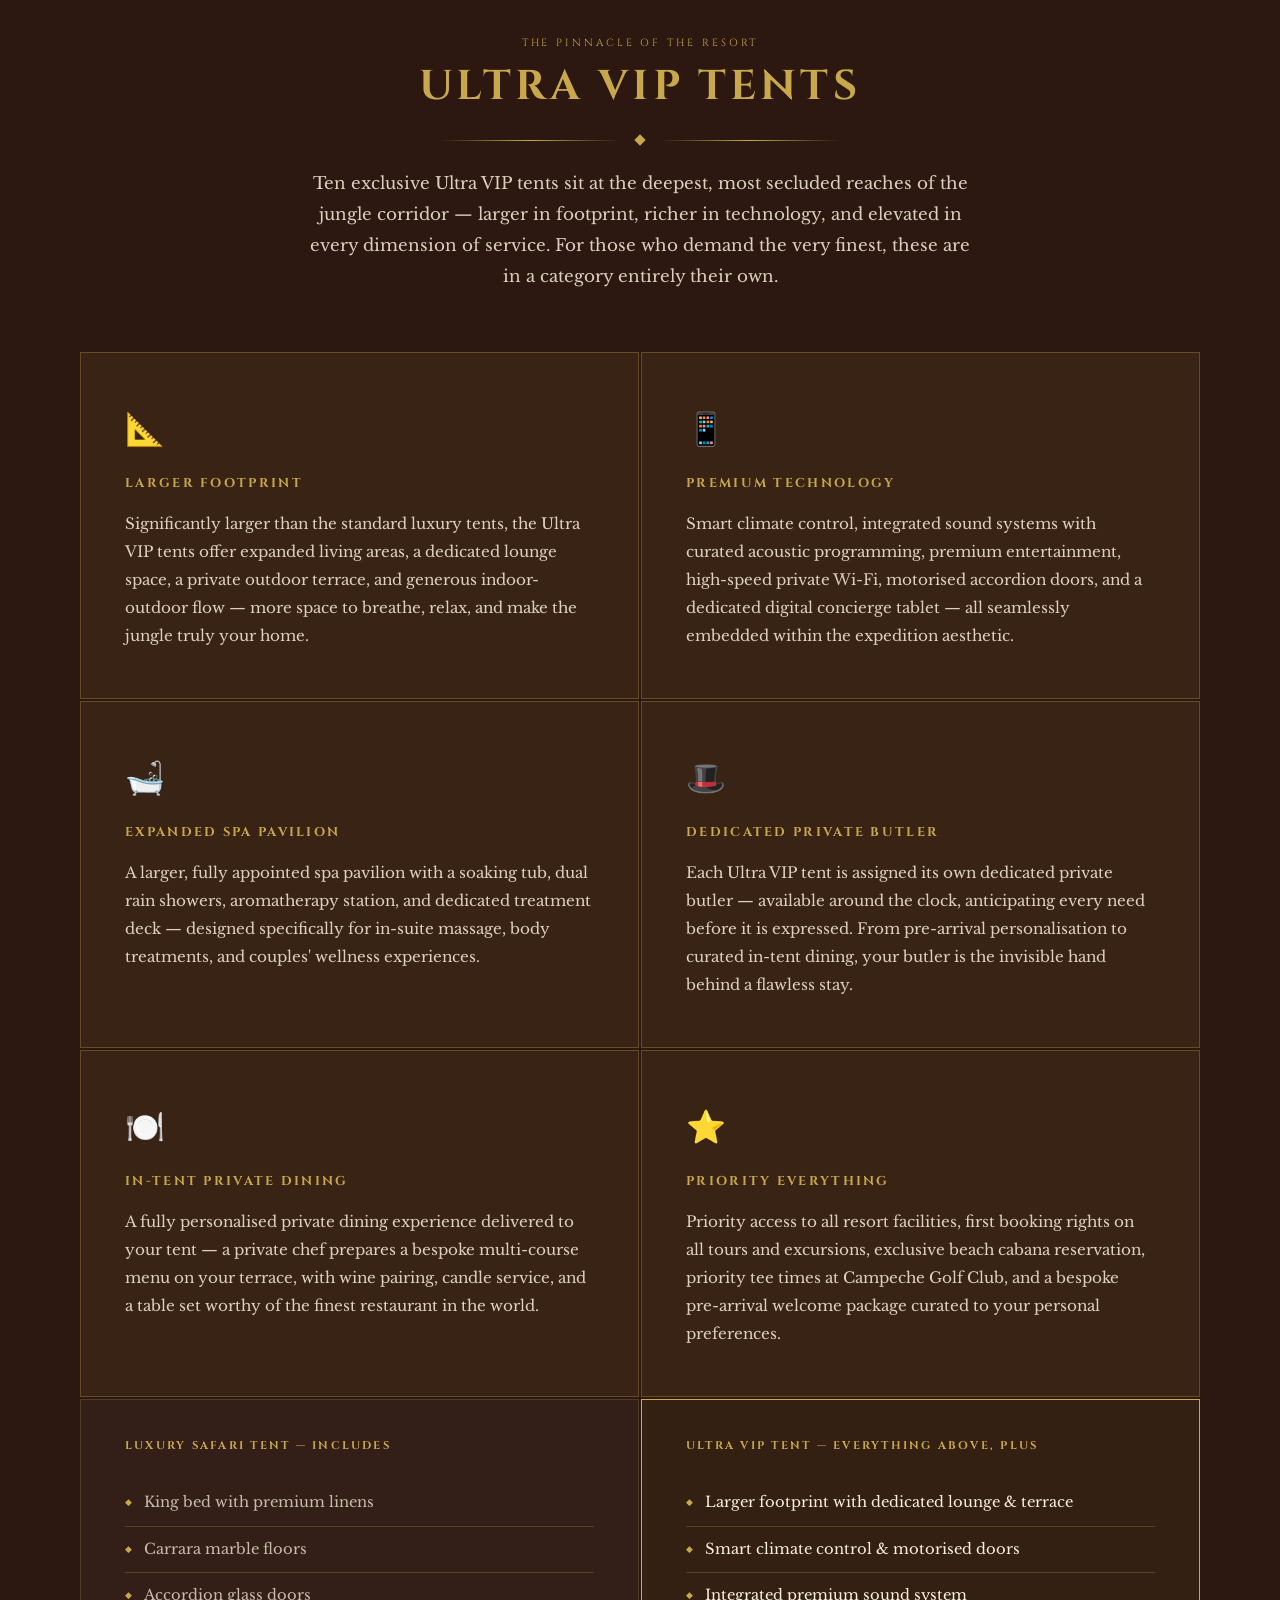
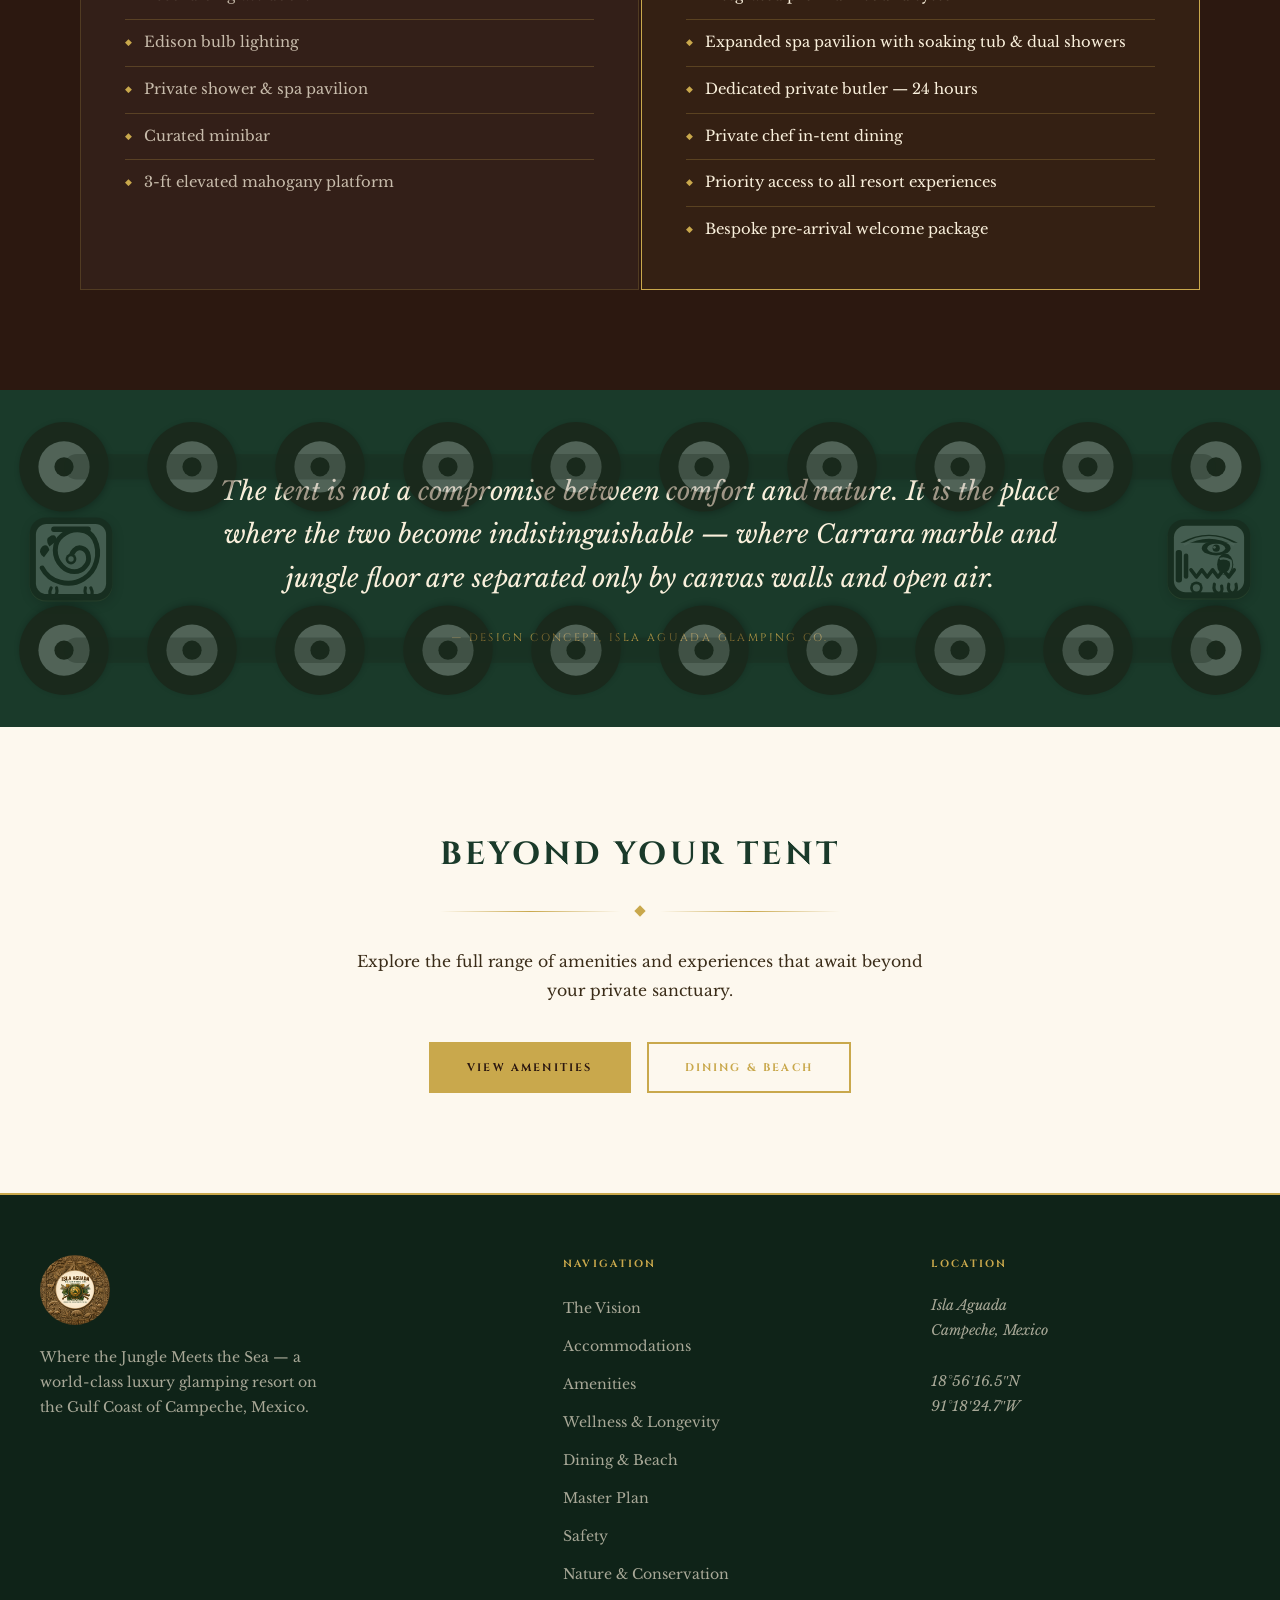
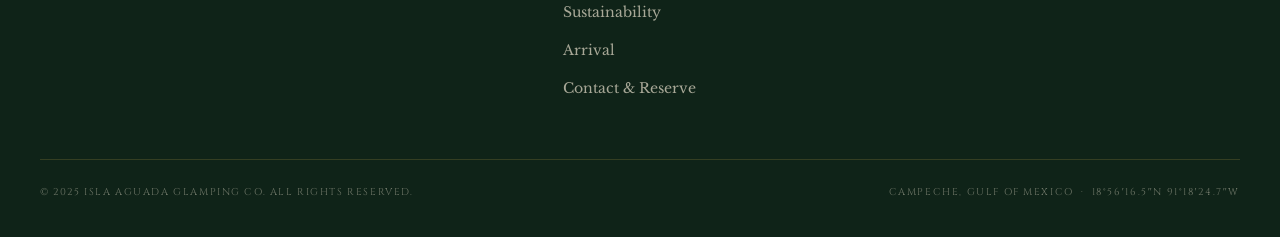
==== commit 9f62770f: "fix(tracking): remove Meta Pixel" ====
--- a/accommodations.html
+++ b/accommodations.html
@@ -8,14 +8,6 @@
   <link rel="stylesheet" href="css/style.css" />
   <link rel="stylesheet" href="css/responsive-patch.css" />
   <link rel="stylesheet" href="css/mayan-glyphs.css" />
-  <!-- Meta Pixel Code -->
-  <script>
-    !function(f,b,e,v,n,t,s){if(f.fbq)return;n=f.fbq=function(){n.callMethod?n.callMethod.apply(n,arguments):n.queue.push(arguments)};if(!f._fbq)f._fbq=n;n.push=n;n.loaded=!0;n.version="2.0";n.queue=[];t=b.createElement(e);t.async=!0;t.src=v;s=b.getElementsByTagName(e)[0];s.parentNode.insertBefore(t,s)}(window, document,"script","https://connect.facebook.net/en_US/fbevents.js");
-    fbq("init", "1401631211994314");
-    fbq("track", "PageView");
-  </script>
-  <noscript><img height="1" width="1" style="display:none" src="https://www.facebook.com/tr?id=1401631211994314&ev=PageView&noscript=1" alt="" /></noscript>
-  <!-- End Meta Pixel Code -->
 </head>
 <body>
 
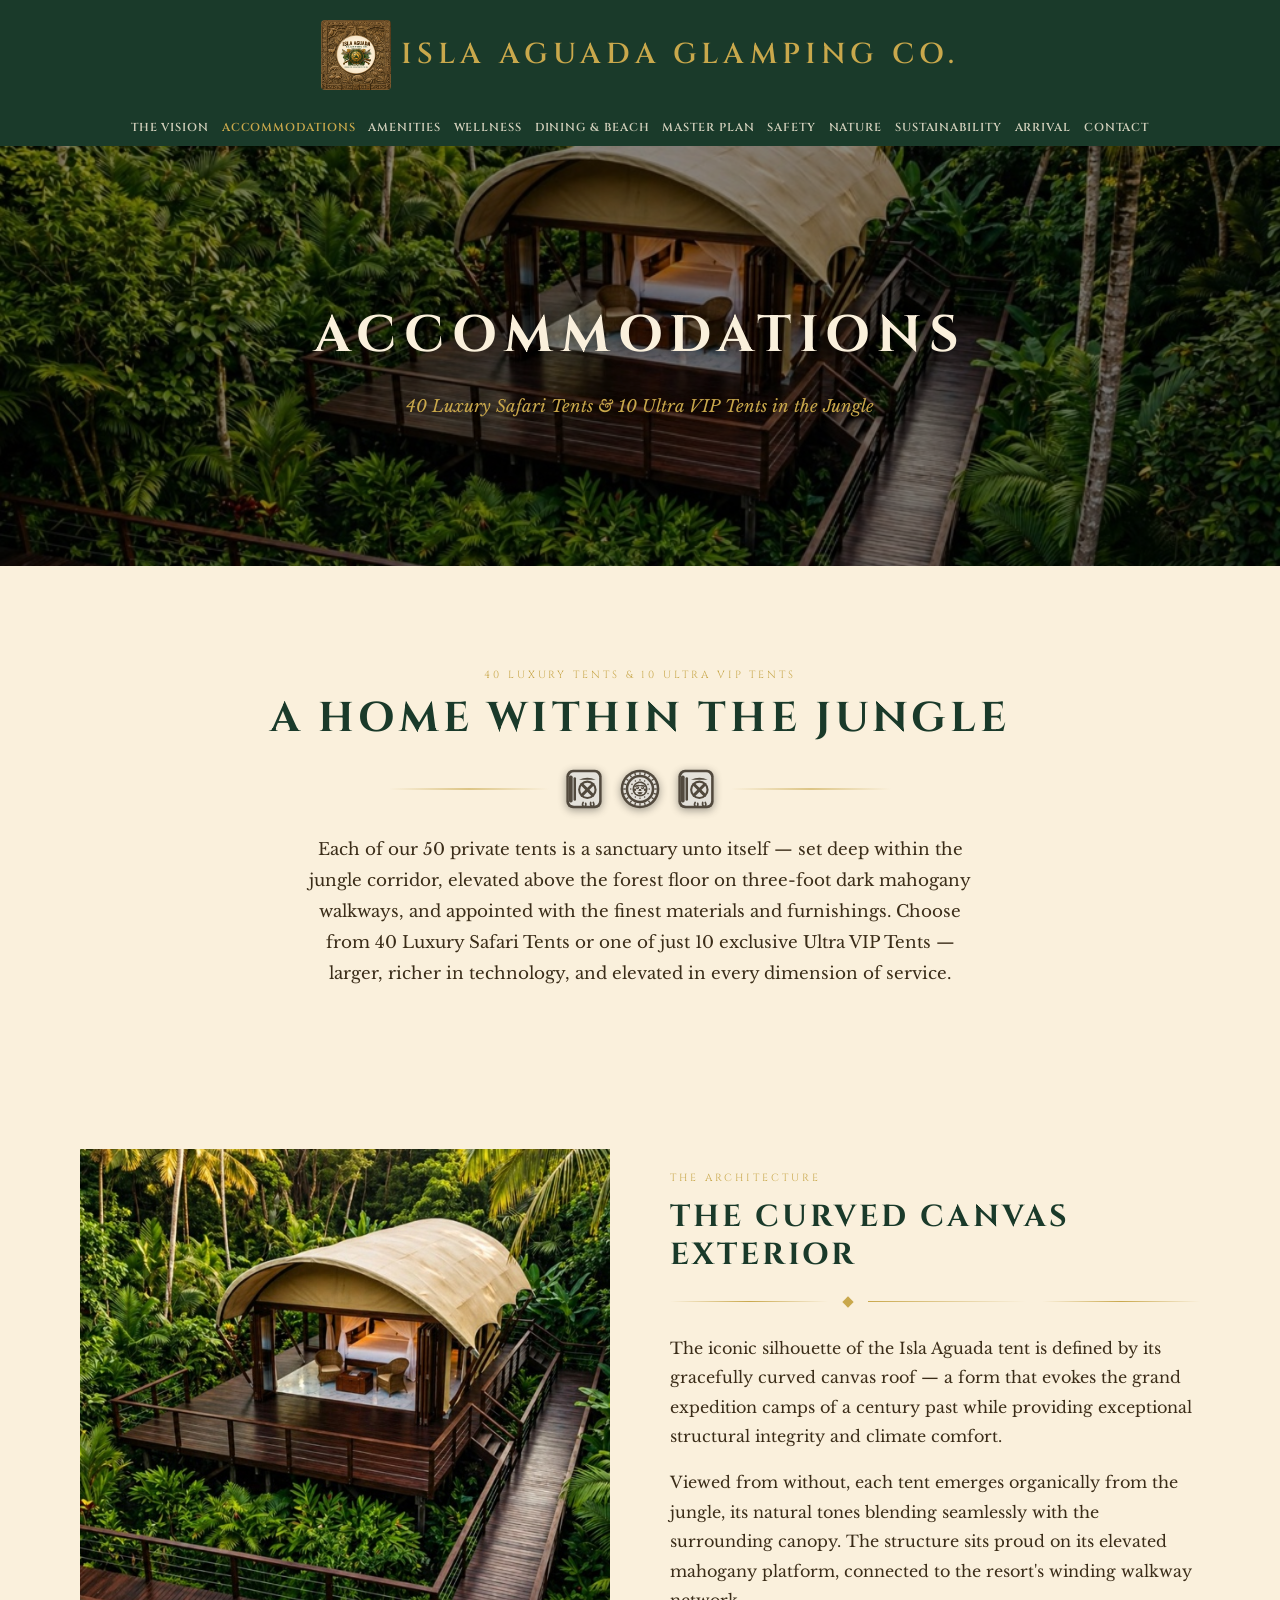
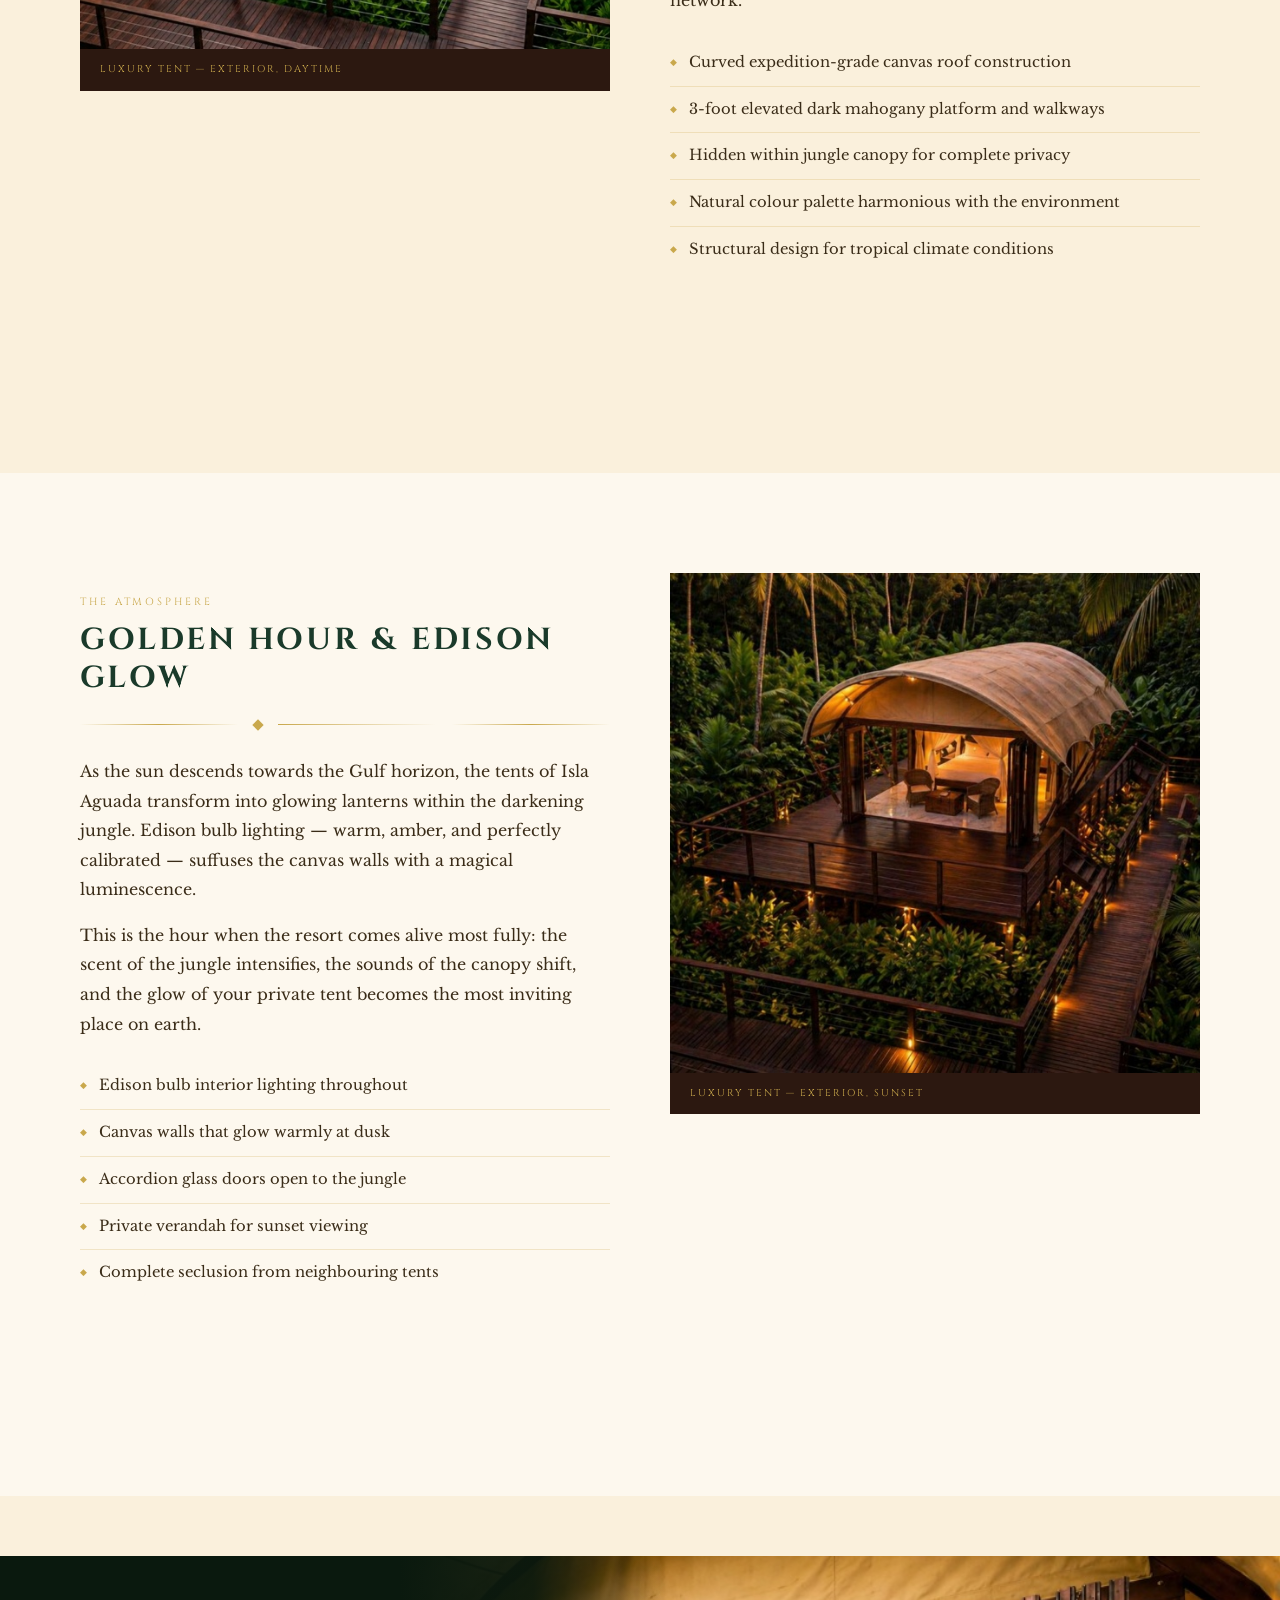
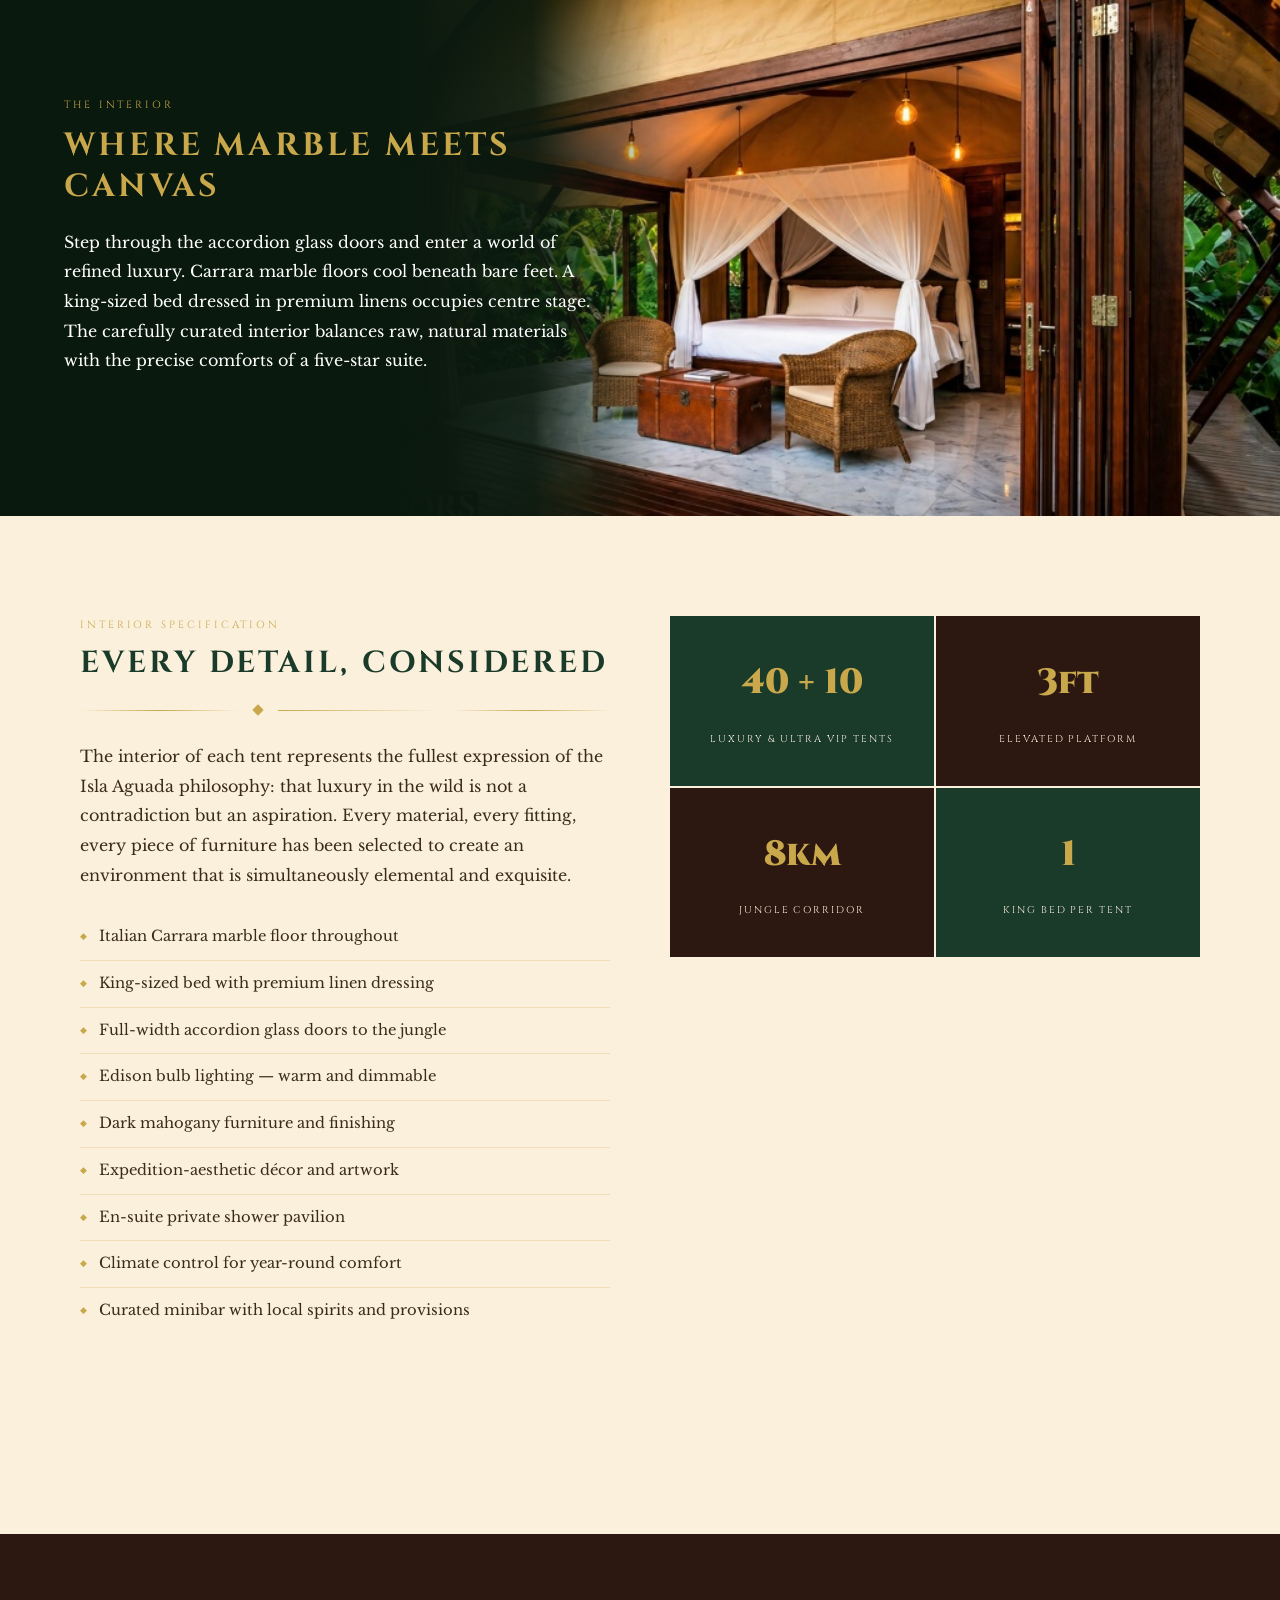
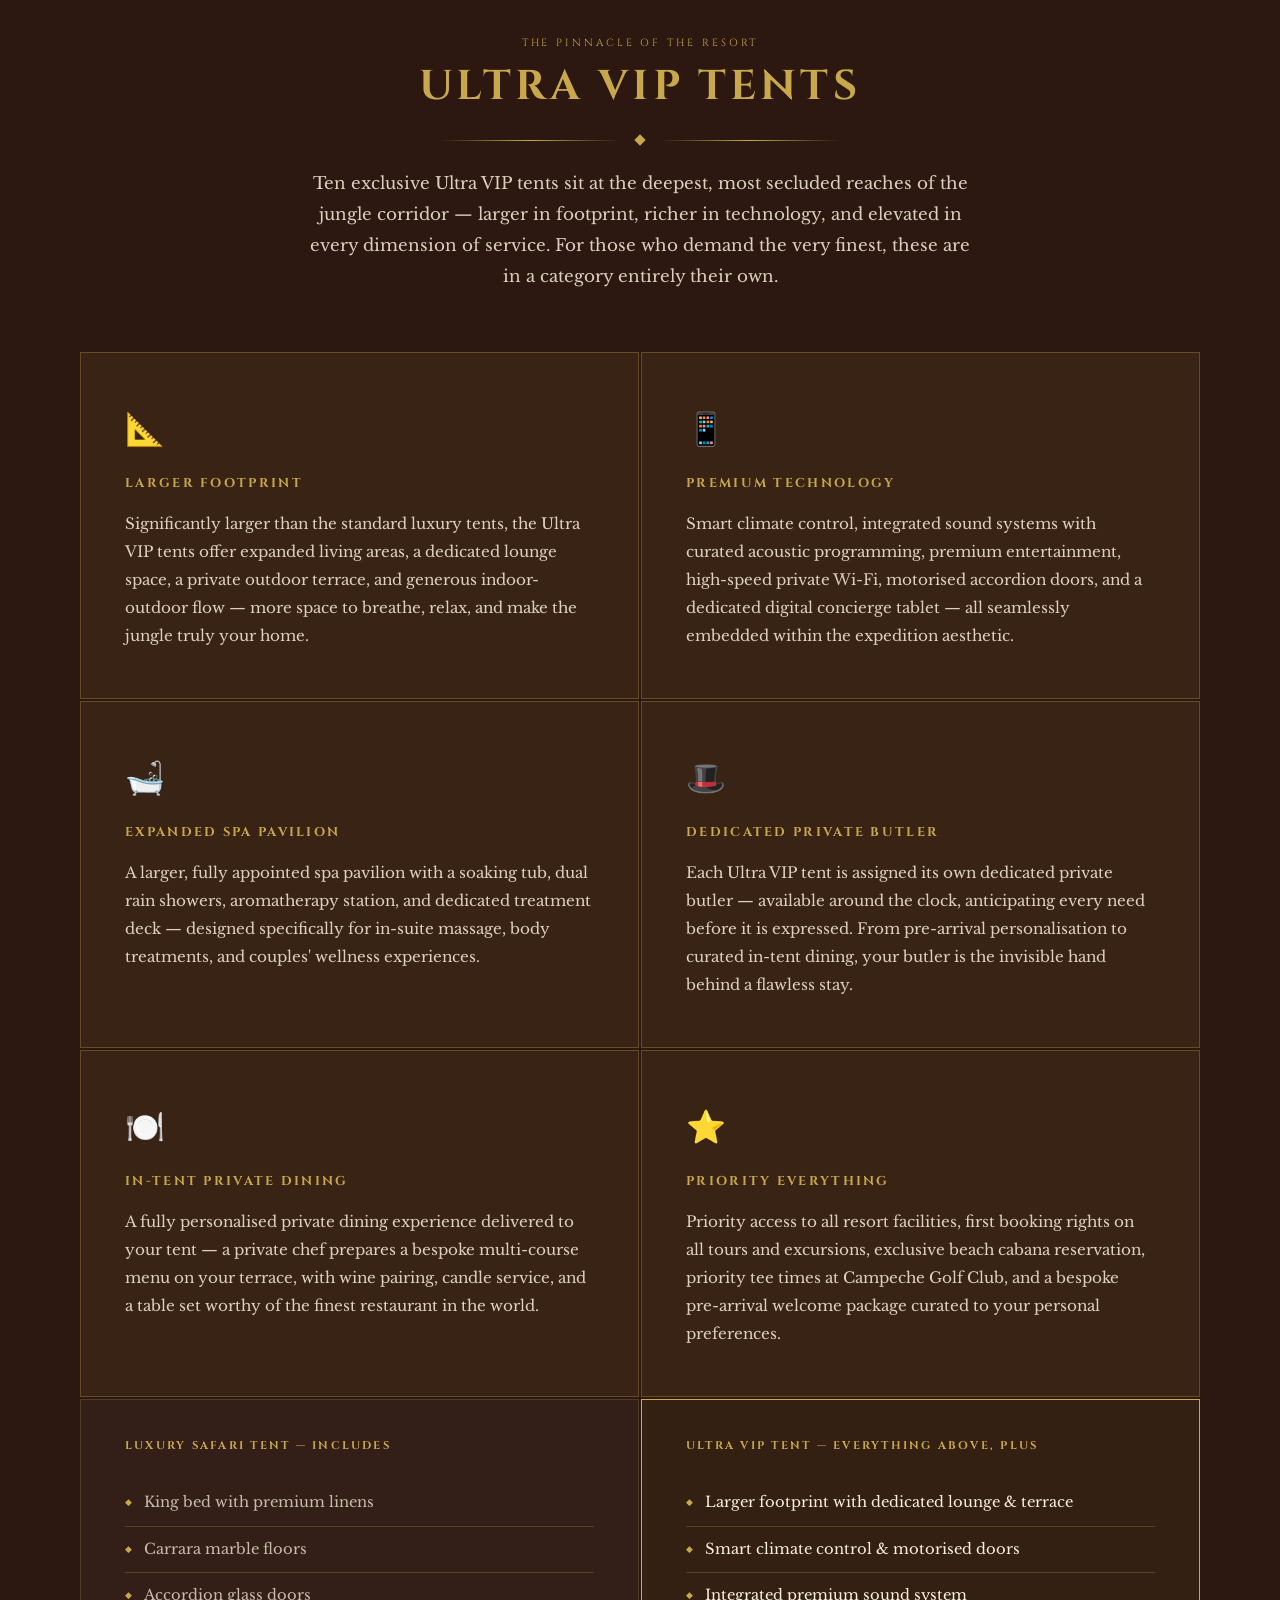
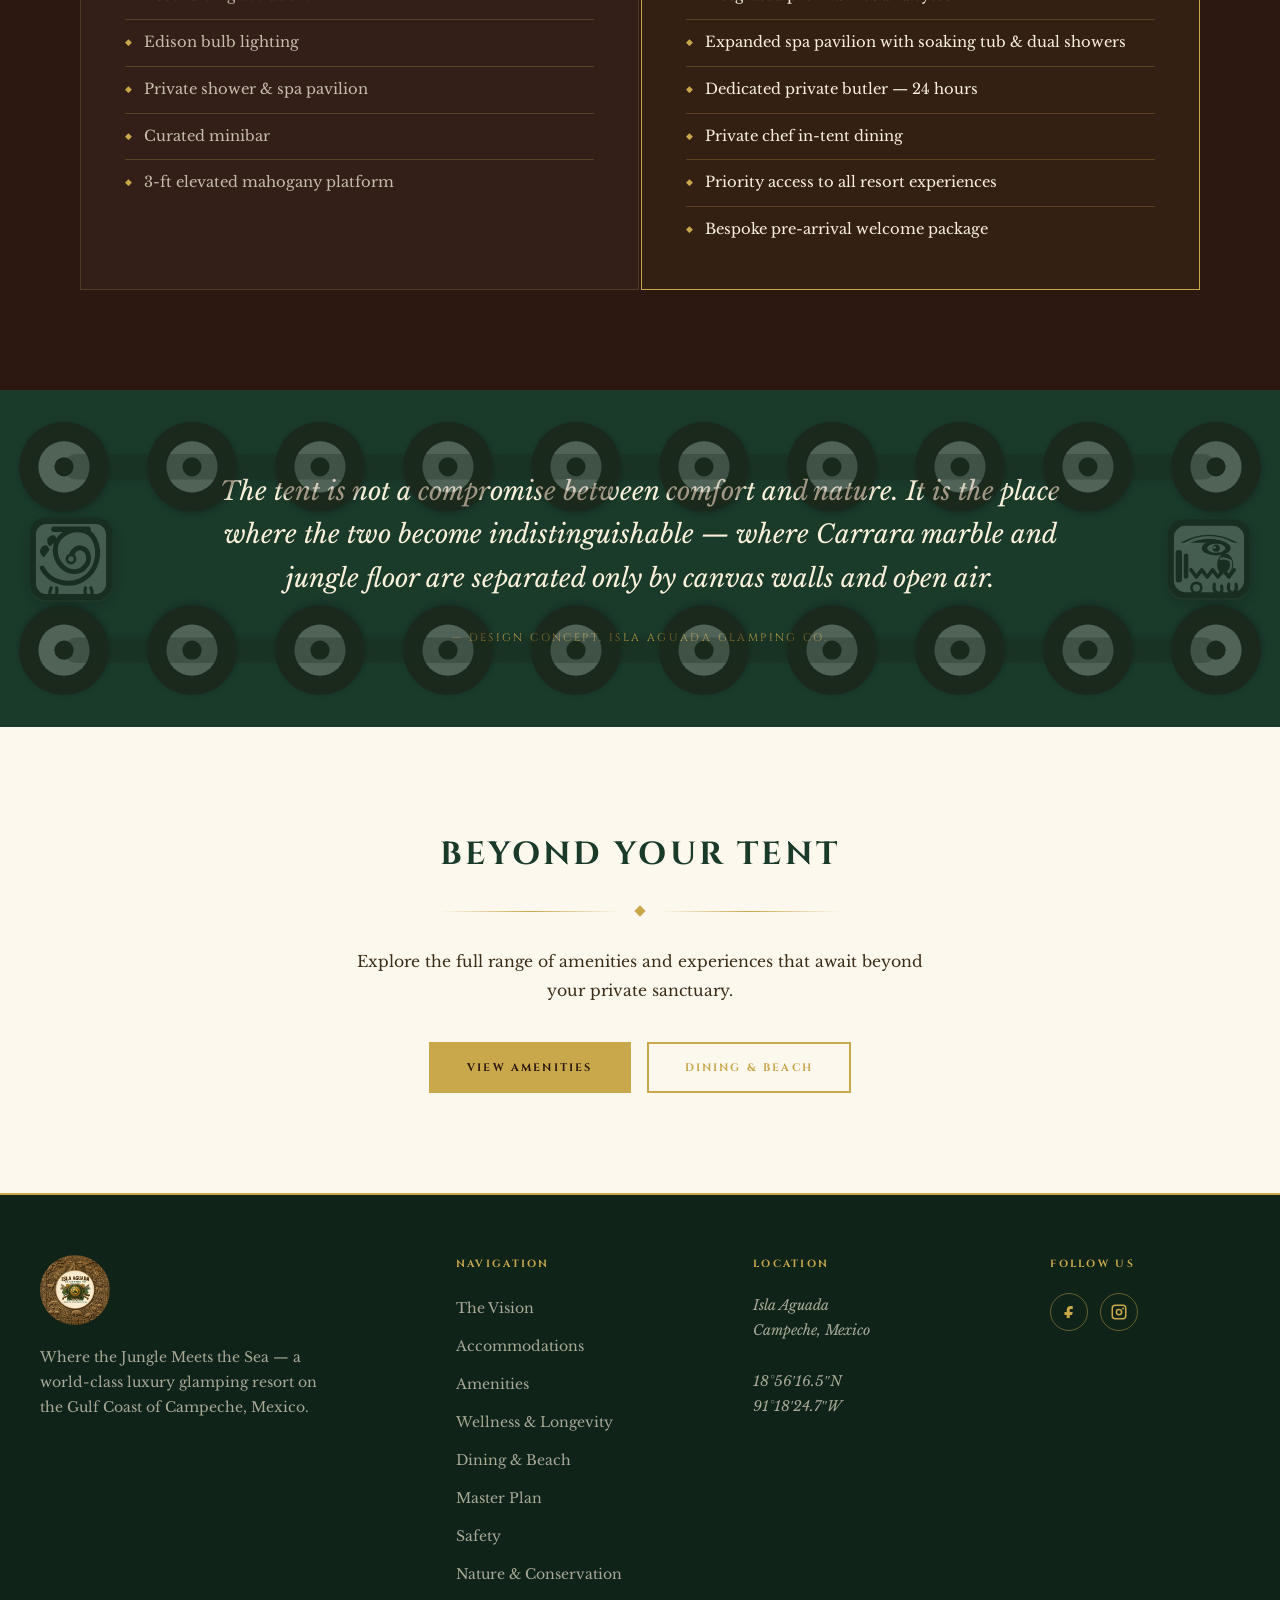
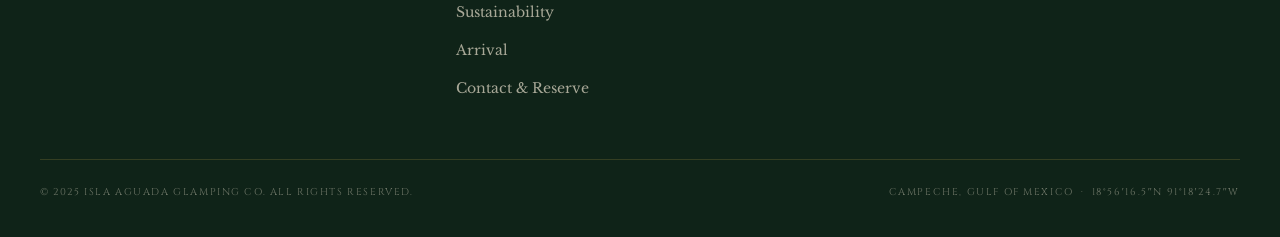
==== commit d7a94807: "Add social media links to site footer" ====
--- a/accommodations.html
+++ b/accommodations.html
@@ -397,6 +397,17 @@
           91°18′24.7″W
         </address>
       </div>
+      <div class="footer-col">
+        <h4>Follow Us</h4>
+        <div class="footer-social-links" aria-label="Social media links">
+          <a class="footer-social-link" href="https://www.facebook.com/profile.php?id=61563130594812" target="_blank" rel="noopener noreferrer" aria-label="Facebook">
+            <svg viewBox="0 0 24 24" aria-hidden="true"><path d="M14 8h3V4h-3c-2.8 0-5 2.2-5 5v3H6v4h3v4h4v-4h3l1-4h-4V9c0-.6.4-1 1-1Z" /></svg>
+          </a>
+          <a class="footer-social-link" href="https://www.instagram.com/isla_aguada_glamping_co/" target="_blank" rel="noopener noreferrer" aria-label="Instagram">
+            <svg viewBox="0 0 24 24" aria-hidden="true"><path d="M7 2h10a5 5 0 0 1 5 5v10a5 5 0 0 1-5 5H7a5 5 0 0 1-5-5V7a5 5 0 0 1 5-5Zm0 2a3 3 0 0 0-3 3v10a3 3 0 0 0 3 3h10a3 3 0 0 0 3-3V7a3 3 0 0 0-3-3H7Zm5 3.5A4.5 4.5 0 1 1 7.5 12 4.5 4.5 0 0 1 12 7.5Zm0 2A2.5 2.5 0 1 0 14.5 12 2.5 2.5 0 0 0 12 9.5ZM17.5 6a1.25 1.25 0 1 1-1.25 1.25A1.25 1.25 0 0 1 17.5 6Z" /></svg>
+          </a>
+        </div>
+      </div>
     </div>
     <div class="footer-bottom">
       <p>&copy; 2025 Isla Aguada Glamping Co. All rights reserved.</p>
--- a/css/style.css
+++ b/css/style.css
@@ -1448,7 +1448,7 @@
   max-width: var(--max-width);
   margin: 0 auto;
   display: grid;
-  grid-template-columns: 1.5fr 1fr 1fr;
+  grid-template-columns: 1.5fr 1fr 1fr 0.8fr;
   gap: 60px;
   margin-bottom: 48px;
 }
@@ -1500,6 +1500,36 @@
   font-size: 0.88rem;
   color: rgba(250, 240, 220, 0.65);
   line-height: 1.8;
+}
+
+.footer-social-links {
+  display: flex;
+  gap: 12px;
+}
+
+.footer-social-link {
+  display: inline-flex;
+  align-items: center;
+  justify-content: center;
+  width: 38px;
+  height: 38px;
+  color: var(--aged-gold);
+  border: 1px solid rgba(201, 168, 76, 0.45);
+  border-radius: 50%;
+  transition: color 0.3s, border-color 0.3s, background-color 0.3s;
+}
+
+.footer-social-link:hover,
+.footer-social-link:focus-visible {
+  color: var(--green-dark);
+  border-color: var(--aged-gold);
+  background-color: var(--aged-gold);
+}
+
+.footer-social-link svg {
+  width: 18px;
+  height: 18px;
+  fill: currentColor;
 }
 
 .footer-bottom {
